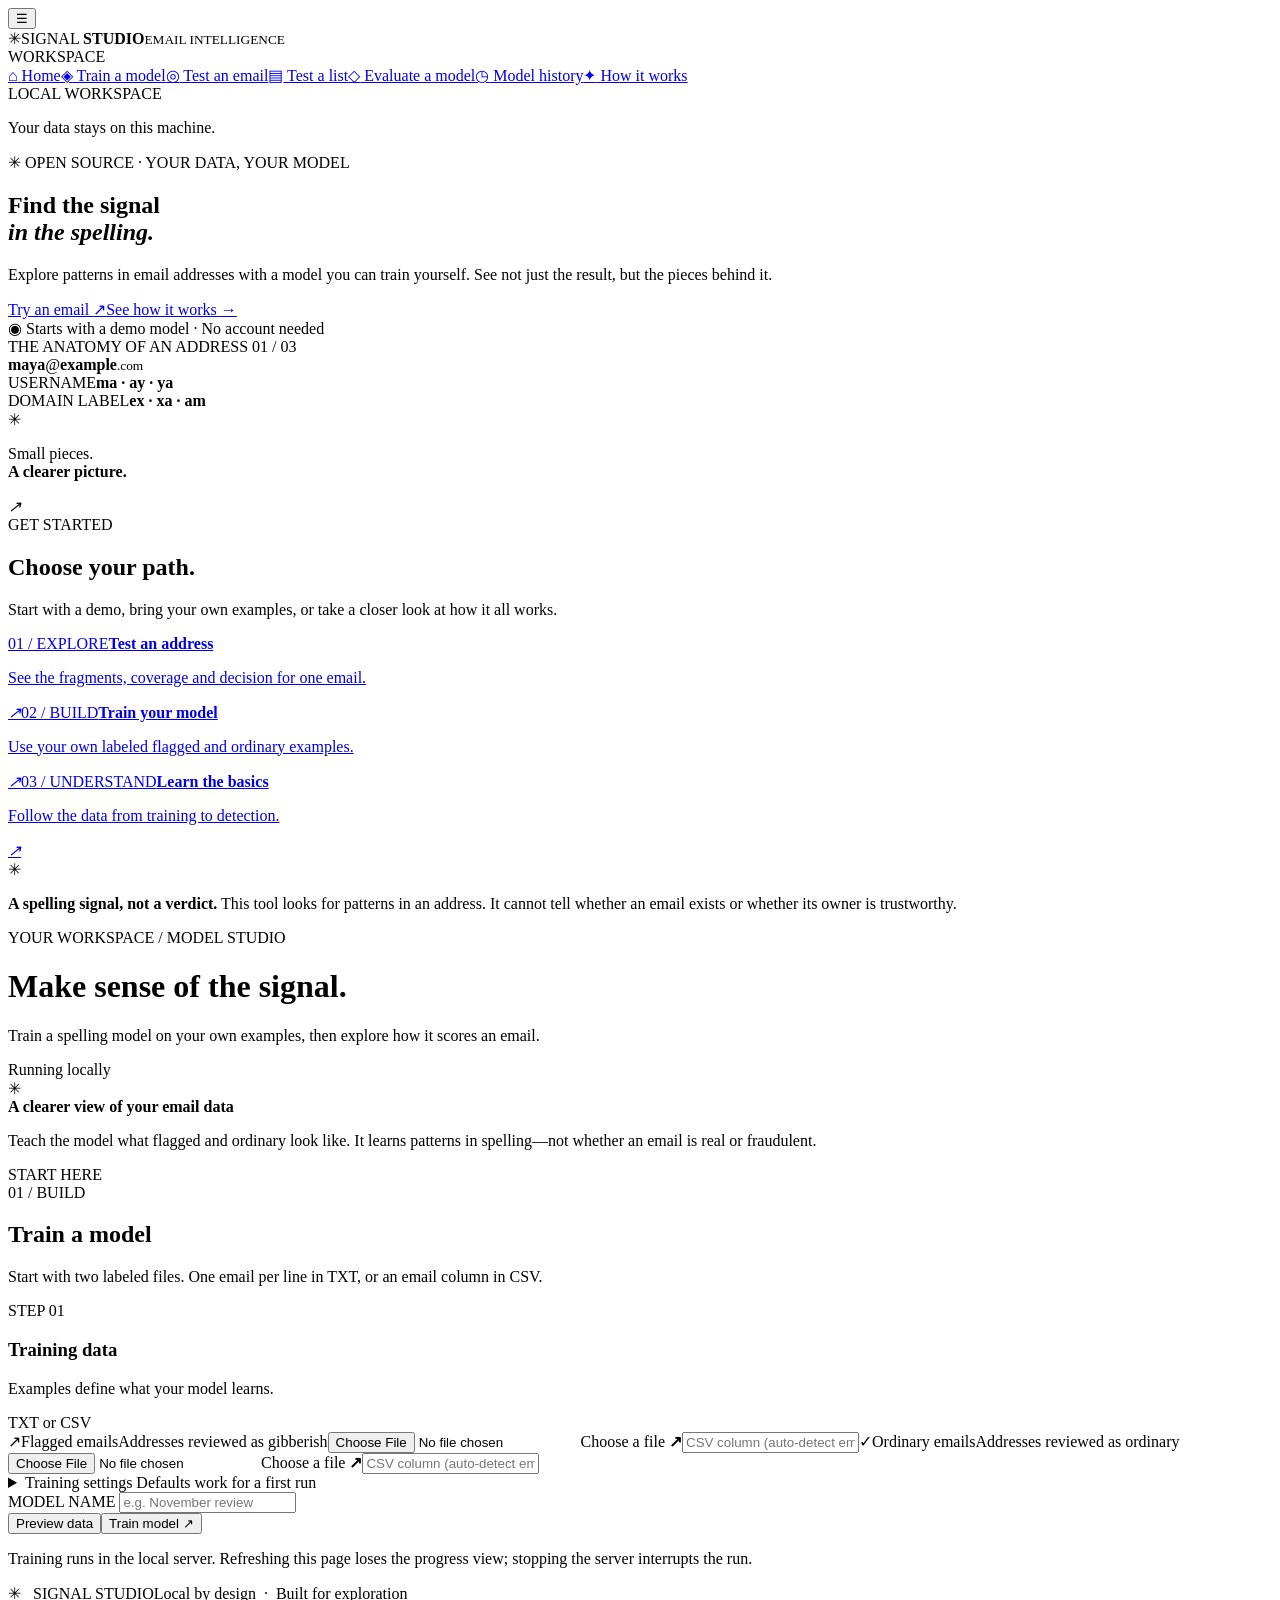
==== ui/index.html @ 45ae3ea5 "Add landing page and explain email scores" ====
<!doctype html>
<html lang="en"><head><meta charset="utf-8"><meta name="viewport" content="width=device-width, initial-scale=1"><title>Signal Studio · Email detector</title><link rel="icon" type="image/svg+xml" href="/favicon.svg"><link rel="stylesheet" href="/style.css"><link rel="stylesheet" href="/guide.css"></head>
<body><div class="shell"><button class="menu-toggle" id="menu-toggle" type="button" aria-controls="side-menu" aria-expanded="true" aria-label="Collapse navigation">☰</button><aside id="side-menu"><div class="brand"><span class="brand-icon">✳</span><span>SIGNAL <b>STUDIO</b><small>EMAIL INTELLIGENCE</small></span></div><div class="side-label">WORKSPACE</div><nav><a href="#home"><span>⌂</span> Home</a><!-- MODEL_NAV --><a class="active" href="#train"><span>◈</span> Train a model</a><a href="#test"><span>◎</span> Test an email</a><a href="#batch"><span>▤</span> Test a list</a><a href="#evaluate"><span>◇</span> Evaluate a model</a><a href="#history"><span>◷</span> Model history</a><a href="#learn"><span>✦</span> How it works</a></nav><div class="side-note"><span class="dot"></span> LOCAL WORKSPACE<p>Your data stays on this machine.</p></div></aside>
<main><!-- BROWSER_MODELS --><section class="landing" data-view="home"><div class="landing-hero"><div><div class="landing-eyebrow"><span>✳</span> OPEN SOURCE · YOUR DATA, YOUR MODEL</div><h1>Find the signal<br><em>in the spelling.</em></h1><p>Explore patterns in email addresses with a model you can train yourself. See not just the result, but the pieces behind it.</p><div class="landing-actions"><a class="landing-primary" href="#test">Try an email <span>↗</span></a><a class="landing-secondary" href="#learn">See how it works <span>→</span></a></div><div class="landing-footnote"><span>◉</span> Starts with a demo model · No account needed</div></div><div class="landing-art" aria-hidden="true"><div class="art-caption">THE ANATOMY OF AN ADDRESS <span>01 / 03</span></div><div class="art-email"><b>maya</b><i>@</i><b>example</b><small>.com</small></div><div class="art-lines"><div><span>USERNAME</span><strong>ma · ay · ya</strong></div><div><span>DOMAIN LABEL</span><strong>ex · xa · am</strong></div></div><div class="art-bottom"><span>✳</span><p>Small pieces.<br><strong>A clearer picture.</strong></p><i>↗</i></div></div></div><div class="landing-path"><div class="landing-path-title"><span>GET STARTED</span><h2>Choose your path.</h2><p>Start with a demo, bring your own examples, or take a closer look at how it all works.</p></div><div class="landing-cards"><a href="#test"><span>01 / EXPLORE</span><b>Test an address</b><p>See the fragments, coverage and decision for one email.</p><i>↗</i></a><a href="#train"><span>02 / BUILD</span><b>Train your model</b><p>Use your own labeled flagged and ordinary examples.</p><i>↗</i></a><a href="#learn"><span>03 / UNDERSTAND</span><b>Learn the basics</b><p>Follow the data from training to detection.</p><i>↗</i></a></div></div><div class="landing-note"><span>✳</span><p><strong>A spelling signal, not a verdict.</strong> This tool looks for patterns in an address. It cannot tell whether an email exists or whether its owner is trustworthy.</p></div></section><div data-view="train" class="view-intro"><header><div><div class="eyebrow">YOUR WORKSPACE <span>/</span> MODEL STUDIO</div><h1>Make sense of the signal.</h1><p>Train a spelling model on your own examples, then explore how it scores an email.</p></div><div class="local-pill"><span class="dot"></span> Running locally</div></header>
<section class="intro"><div class="intro-icon">✳</div><div><strong>A clearer view of your email data</strong><p>Teach the model what flagged and ordinary look like. It learns patterns in spelling—not whether an email is real or fraudulent.</p></div><span class="intro-tag">START HERE</span></section></div>
<section class="feature-view" data-view="train"><div class="section-heading" id="train"><div><div class="kicker">01 / BUILD</div><h2>Train a model</h2><p>Start with two labeled files. One email per line in TXT, or an email column in CSV.</p></div><span class="step">STEP 01</span></div>
<section class="card"><div class="card-head"><div><h3>Training data</h3><p>Examples define what your model learns.</p></div><span class="badge">TXT or CSV</span></div><div class="upload-grid"><label class="upload"><span class="upload-icon coral">↗</span><span class="upload-title">Flagged emails</span><span class="upload-desc">Addresses reviewed as gibberish</span><input id="flagged" type="file" accept=".txt,.csv"><span class="file-label" id="flagged-name">Choose a file <b>↗</b></span><input class="column" id="flagged-column" placeholder="CSV column (auto-detect email)"></label><label class="upload"><span class="upload-icon green">✓</span><span class="upload-title">Ordinary emails</span><span class="upload-desc">Addresses reviewed as ordinary</span><input id="ordinary" type="file" accept=".txt,.csv"><span class="file-label" id="ordinary-name">Choose a file <b>↗</b></span><input class="column" id="ordinary-column" placeholder="CSV column (auto-detect email)"></label></div><details class="advanced-settings"><summary>Training settings <span>Defaults work for a first run</span></summary><div class="settings-grid"><label>MINIMUM FRAGMENT FREQUENCY<input id="train-min-df" type="number" min="1" step="1" value="2"><small>Keep fragments seen in at least this many training addresses.</small></label><label>MINIMUM COVERAGE (%)<input id="train-coverage" type="number" min="0" max="100" step="any" value="20"><small>Below this fraction in either component, the model abstains.</small></label><label>VALIDATION FALSE-ALERT BUDGET (%)<input id="train-fpr" type="number" min="0" max="100" step="any" value="5"><small>Empirical maximum during cutoff selection; not a future guarantee.</small></label></div></details><div class="training-options"><label>MODEL NAME <input id="model-name" placeholder="e.g. November review"></label><div class="actions"><button class="secondary" id="preview">Preview data</button><button class="primary" id="train-button">Train model <span>↗</span></button></div></div><p class="training-note">Training runs in the local server. Refreshing this page loses the progress view; stopping the server interrupts the run.</p><div id="training-status" class="status" role="status" aria-live="polite"></div><div id="preview-result"></div><div id="train-result"></div></section>
</section><section class="feature-view" data-view="test" hidden><div class="section-heading test-heading" id="test"><div><div class="kicker">02 / EXPLORE</div><h2>Test an email</h2><p>See the decision, coverage, and the fragments behind the score.</p></div><span class="step">STEP 02</span></div>
<section class="card test-card"><div class="test-grid"><label>MODEL<select id="model"></select><small>The demo uses invented examples.</small></label><label>EMAIL ADDRESS<input id="email" type="email" placeholder="name@example.com"></label><button class="primary" id="score">Analyze email <span>↗</span></button></div><div id="score-status" class="status" role="status" aria-live="polite"></div><div id="score-result"><div class="empty"><div>◎</div><strong>Ready when you are</strong><p>Enter an email to see how the model reads it.</p></div></div></section>
</section><section class="feature-view" data-view="batch" hidden><div class="section-heading" id="batch"><div><div class="kicker">03 / REVIEW</div><h2>Test a list</h2><p>Score a file of new addresses, review the decisions, and download the results.</p></div><span class="step">STEP 03</span></div>
<section class="card"><div class="card-head"><div><h3>Bulk analysis</h3><p>Up to 10,000 addresses per batch. Results stay in this browser until downloaded.</p></div><span class="badge">TXT or CSV</span></div><div class="batch-inputs"><label>MODEL<select id="batch-model"></select></label><label>EMAIL FILE<input id="batch-file" type="file" accept=".txt,.csv"></label><label>CSV EMAIL COLUMN <span class="optional">(OPTIONAL)</span><input id="batch-column" placeholder="Auto-detect email"></label><button class="primary" id="batch-run">Analyze list <span>↗</span></button></div><div id="batch-status" class="status" role="status" aria-live="polite"></div><div id="batch-output" hidden><div id="batch-summary" class="result"></div><div class="batch-toolbar"><label>SHOW <select id="batch-filter"><option value="all">All decisions</option><option value="looks_gibberish">Looks gibberish</option><option value="looks_ordinary">Looks ordinary</option><option value="unsure">Unsure</option><option value="score_only">Score only</option></select></label><button class="secondary" id="batch-download">Download all results · CSV ↓</button></div><p class="batch-hint" id="batch-count"></p><div class="table-wrap"><table class="batch-table"><thead><tr><th>LINE</th><th>EMAIL</th><th>DECISION</th><th>SCORE</th><th>REASON</th><th>YOUR REVIEW</th></tr></thead><tbody id="batch-rows"></tbody></table></div><div class="review-pagination"><button class="secondary" id="batch-prev">← Previous</button><span id="batch-page"></span><button class="secondary" id="batch-next">Next →</button></div><div class="review-panel"><h4>Review &amp; export</h4><p>Review each prediction using the last column. For unsure or score-only results, choose a label directly or mark uncertain. Your review stays in this browser only; export before closing or running another batch.</p><p id="review-count" role="status"></p><div class="review-actions"><button class="secondary" id="review-csv">Download reviewed CSV</button><button class="secondary" id="review-flagged">Download flagged TXT</button><button class="secondary" id="review-ordinary">Download ordinary TXT</button></div><p>TXT files contain only reviewed flagged or ordinary labels. Uncertain and unreviewed entries are omitted. Keep independent evaluation data separate from new training examples.</p></div></div></section>
</section><section class="feature-view" data-view="evaluate" hidden><div class="section-heading" id="evaluate"><div><div class="kicker">04 / MEASURE</div><h2>Evaluate a model</h2><p>Measure a saved model against labeled examples that were kept out of training.</p></div><span class="step">STEP 04</span></div>
<section class="card"><div class="card-head"><div><h3>Independent holdout</h3><p>Choose two labeled files from an independent source, ideally collected later than your training data.</p></div><span class="badge">TXT or CSV</span></div><div class="holdout-model"><label>MODEL<select id="evaluate-model"></select></label></div><div class="upload-grid"><label class="upload"><span class="upload-icon coral">↗</span><span class="upload-title">Flagged holdout</span><span class="upload-desc">Known gibberish examples, not used for training</span><input id="evaluate-flagged" type="file" accept=".txt,.csv"><input class="column" id="evaluate-flagged-column" placeholder="CSV column (auto-detect email)"></label><label class="upload"><span class="upload-icon green">✓</span><span class="upload-title">Ordinary holdout</span><span class="upload-desc">Known ordinary examples, not used for training</span><input id="evaluate-ordinary" type="file" accept=".txt,.csv"><input class="column" id="evaluate-ordinary-column" placeholder="CSV column (auto-detect email)"></label></div><div class="holdout-actions"><button class="primary" id="evaluate-run">Evaluate model <span>↗</span></button></div><div id="evaluate-status" class="status" role="status" aria-live="polite"></div><div id="evaluate-result"></div></section>
</section><section class="feature-view" data-view="history" hidden><div class="section-heading" id="history"><div><div class="kicker">05 / COMPARE</div><h2>Model history</h2><p>Inspect saved runs and compare their training reports.</p></div><span class="step">STEP 05</span></div>
<section class="card"><div class="card-head"><div><h3>Saved models</h3><p>Select a model to use across testing, bulk analysis, and evaluation.</p></div><button class="secondary" id="history-refresh">Refresh</button></div><div id="history-status" class="status" role="status" aria-live="polite"></div><div id="history-list"></div><div class="result"><h4>Compare two models</h4><p>These are each run’s own held-out test results. Different datasets or splits are not a fair head-to-head comparison; evaluate both on the same independent holdout.</p><div class="compare-selectors"><label>FIRST MODEL<select id="compare-first"></select></label><label>SECOND MODEL<select id="compare-second"></select></label></div><div id="compare-output"></div></div></section>
</section><!-- LEARN_PAGE --><footer><span>✳ &nbsp; SIGNAL STUDIO</span><span>Local by design &nbsp;·&nbsp; Built for exploration</span></footer></main></div><script src="/review.js"></script><script src="/app.js"></script><script src="/routes.js"></script><script src="/learn.js"></script></body></html>
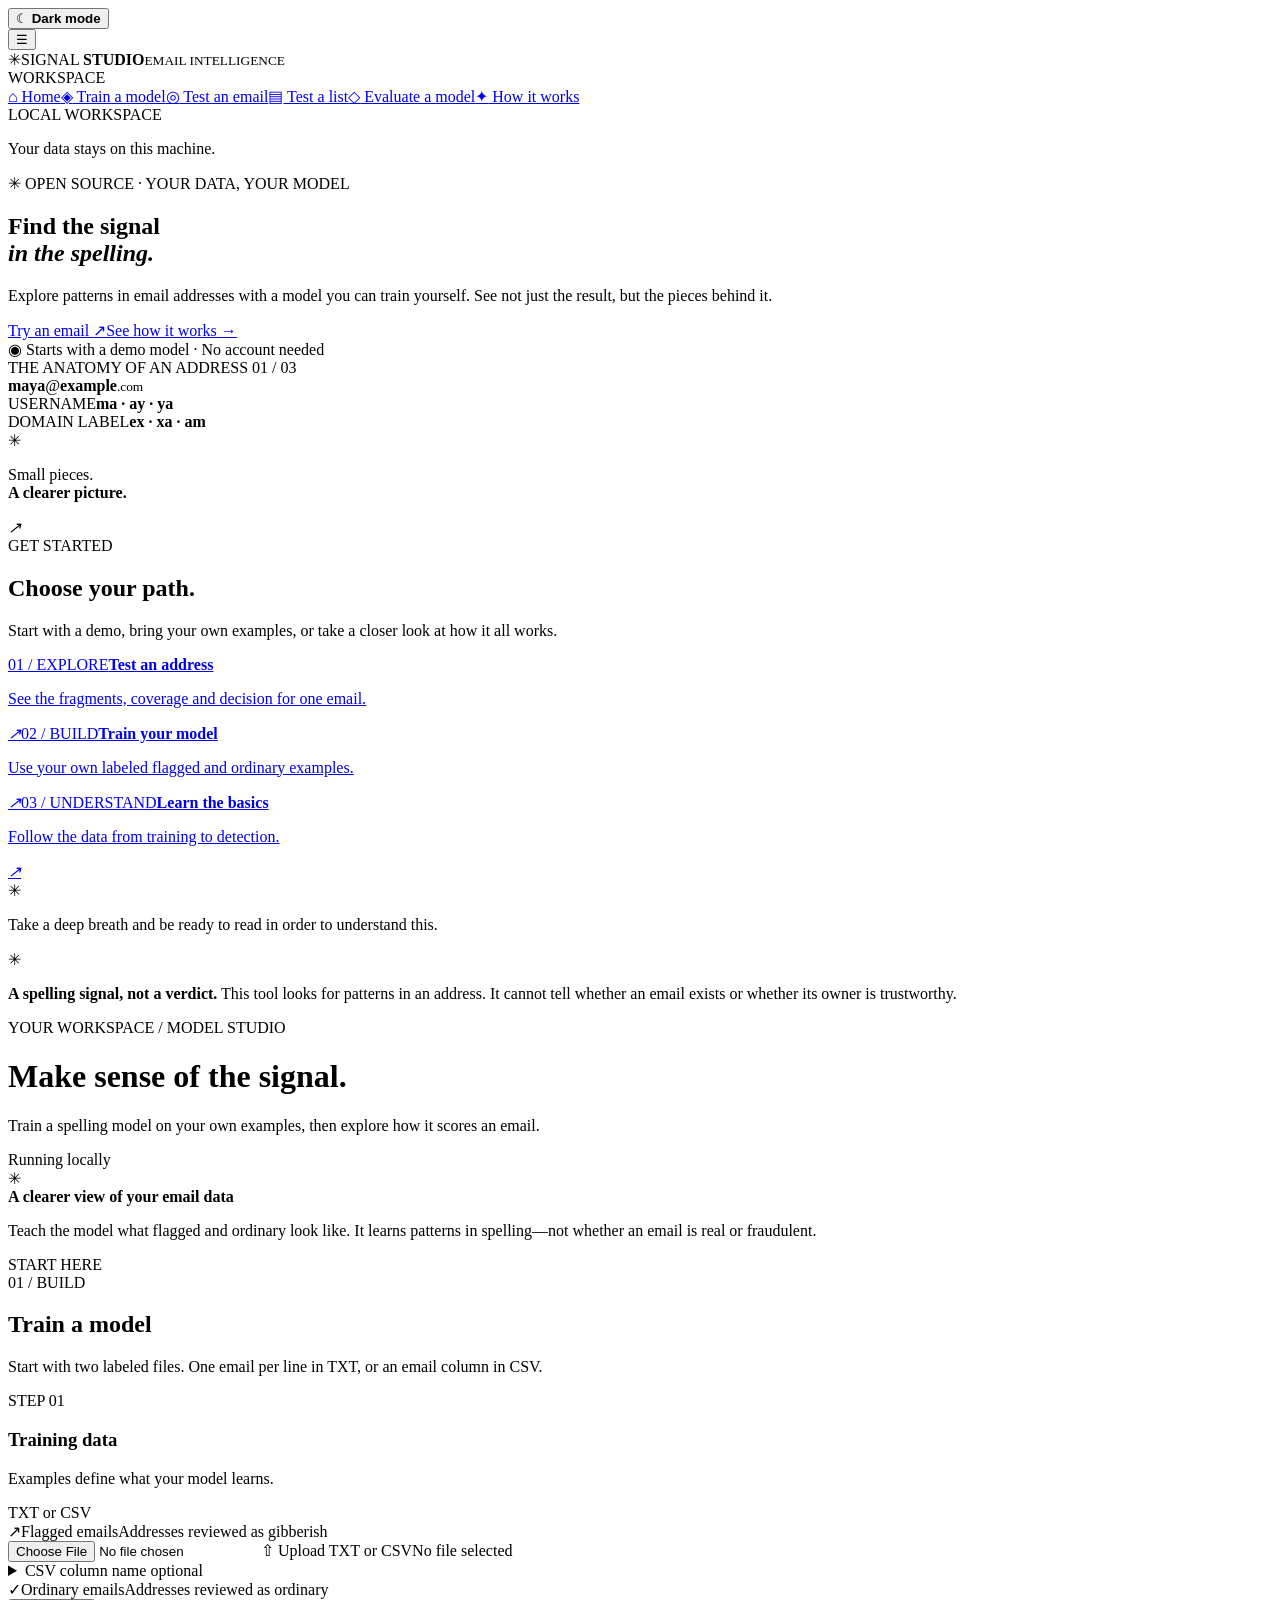
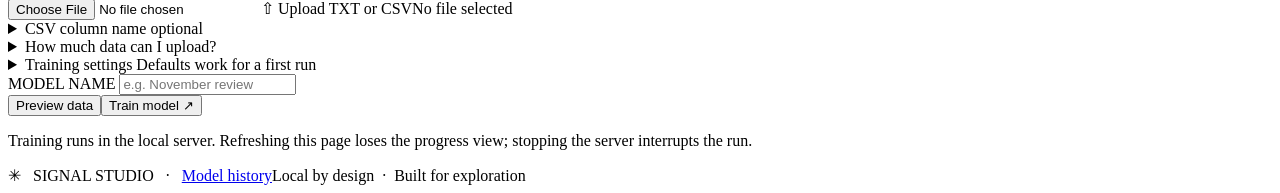
==== commit 403317a7: "Improve training guide and application experience" ====
--- a/ui/index.html
+++ b/ui/index.html
@@ -1,16 +1,16 @@
 <!doctype html>
-<html lang="en"><head><meta charset="utf-8"><meta name="viewport" content="width=device-width, initial-scale=1"><title>Signal Studio · Email detector</title><link rel="icon" type="image/svg+xml" href="/favicon.svg"><link rel="stylesheet" href="/style.css"><link rel="stylesheet" href="/guide.css"></head>
-<body><div class="shell"><button class="menu-toggle" id="menu-toggle" type="button" aria-controls="side-menu" aria-expanded="true" aria-label="Collapse navigation">☰</button><aside id="side-menu"><div class="brand"><span class="brand-icon">✳</span><span>SIGNAL <b>STUDIO</b><small>EMAIL INTELLIGENCE</small></span></div><div class="side-label">WORKSPACE</div><nav><a href="#home"><span>⌂</span> Home</a><!-- MODEL_NAV --><a class="active" href="#train"><span>◈</span> Train a model</a><a href="#test"><span>◎</span> Test an email</a><a href="#batch"><span>▤</span> Test a list</a><a href="#evaluate"><span>◇</span> Evaluate a model</a><a href="#history"><span>◷</span> Model history</a><a href="#learn"><span>✦</span> How it works</a></nav><div class="side-note"><span class="dot"></span> LOCAL WORKSPACE<p>Your data stays on this machine.</p></div></aside>
-<main><!-- BROWSER_MODELS --><section class="landing" data-view="home"><div class="landing-hero"><div><div class="landing-eyebrow"><span>✳</span> OPEN SOURCE · YOUR DATA, YOUR MODEL</div><h1>Find the signal<br><em>in the spelling.</em></h1><p>Explore patterns in email addresses with a model you can train yourself. See not just the result, but the pieces behind it.</p><div class="landing-actions"><a class="landing-primary" href="#test">Try an email <span>↗</span></a><a class="landing-secondary" href="#learn">See how it works <span>→</span></a></div><div class="landing-footnote"><span>◉</span> Starts with a demo model · No account needed</div></div><div class="landing-art" aria-hidden="true"><div class="art-caption">THE ANATOMY OF AN ADDRESS <span>01 / 03</span></div><div class="art-email"><b>maya</b><i>@</i><b>example</b><small>.com</small></div><div class="art-lines"><div><span>USERNAME</span><strong>ma · ay · ya</strong></div><div><span>DOMAIN LABEL</span><strong>ex · xa · am</strong></div></div><div class="art-bottom"><span>✳</span><p>Small pieces.<br><strong>A clearer picture.</strong></p><i>↗</i></div></div></div><div class="landing-path"><div class="landing-path-title"><span>GET STARTED</span><h2>Choose your path.</h2><p>Start with a demo, bring your own examples, or take a closer look at how it all works.</p></div><div class="landing-cards"><a href="#test"><span>01 / EXPLORE</span><b>Test an address</b><p>See the fragments, coverage and decision for one email.</p><i>↗</i></a><a href="#train"><span>02 / BUILD</span><b>Train your model</b><p>Use your own labeled flagged and ordinary examples.</p><i>↗</i></a><a href="#learn"><span>03 / UNDERSTAND</span><b>Learn the basics</b><p>Follow the data from training to detection.</p><i>↗</i></a></div></div><div class="landing-note"><span>✳</span><p><strong>A spelling signal, not a verdict.</strong> This tool looks for patterns in an address. It cannot tell whether an email exists or whether its owner is trustworthy.</p></div></section><div data-view="train" class="view-intro"><header><div><div class="eyebrow">YOUR WORKSPACE <span>/</span> MODEL STUDIO</div><h1>Make sense of the signal.</h1><p>Train a spelling model on your own examples, then explore how it scores an email.</p></div><div class="local-pill"><span class="dot"></span> Running locally</div></header>
+<html lang="en"><head><meta charset="utf-8"><meta name="viewport" content="width=device-width, initial-scale=1"><title>Signal Studio · Email detector</title><script>try{document.documentElement.dataset.theme=localStorage.getItem("signal-theme")==="dark"?"dark":"light"}catch(e){document.documentElement.dataset.theme="light"}</script><link rel="icon" type="image/svg+xml" href="/favicon.svg"><link rel="stylesheet" href="/style.css"><link rel="stylesheet" href="/guide.css"><link rel="stylesheet" href="/theme.css"></head>
+<body><button type="button" class="theme-toggle" id="theme-toggle" aria-label="Switch to dark mode"><span aria-hidden="true">☾</span> <b>Dark mode</b></button><div class="shell"><button class="menu-toggle" id="menu-toggle" type="button" aria-controls="side-menu" aria-expanded="true" aria-label="Collapse navigation">☰</button><aside id="side-menu"><div class="brand"><span class="brand-icon">✳</span><span>SIGNAL <b>STUDIO</b><small>EMAIL INTELLIGENCE</small></span></div><div class="side-label">WORKSPACE</div><nav><a href="#home"><span>⌂</span> Home</a><a class="active" href="#train"><span>◈</span> Train a model</a><a href="#test"><span>◎</span> Test an email</a><!-- MODEL_NAV --><a href="#batch"><span>▤</span> Test a list</a><a href="#evaluate"><span>◇</span> Evaluate a model</a><a href="#learn"><span>✦</span> How it works</a></nav><div class="side-note"><span class="dot"></span> LOCAL WORKSPACE<p>Your data stays on this machine.</p></div></aside>
+<main><!-- BROWSER_MODELS --><section class="landing" data-view="home"><div class="landing-hero"><div><div class="landing-eyebrow"><span>✳</span> OPEN SOURCE · YOUR DATA, YOUR MODEL</div><h1>Find the signal<br><em>in the spelling.</em></h1><p>Explore patterns in email addresses with a model you can train yourself. See not just the result, but the pieces behind it.</p><div class="landing-actions"><a class="landing-primary" href="#test">Try an email <span>↗</span></a><a class="landing-secondary" href="#learn">See how it works <span>→</span></a></div><div class="landing-footnote"><span>◉</span> Starts with a demo model · No account needed</div></div><div class="landing-art" aria-hidden="true"><div class="art-caption">THE ANATOMY OF AN ADDRESS <span>01 / 03</span></div><div class="art-email"><b>maya</b><i>@</i><b>example</b><small>.com</small></div><div class="art-lines"><div><span>USERNAME</span><strong>ma · ay · ya</strong></div><div><span>DOMAIN LABEL</span><strong>ex · xa · am</strong></div></div><div class="art-bottom"><span>✳</span><p>Small pieces.<br><strong>A clearer picture.</strong></p><i>↗</i></div></div></div><div class="landing-path"><div class="landing-path-title"><span>GET STARTED</span><h2>Choose your path.</h2><p>Start with a demo, bring your own examples, or take a closer look at how it all works.</p></div><div class="landing-cards"><a href="#test"><span>01 / EXPLORE</span><b>Test an address</b><p>See the fragments, coverage and decision for one email.</p><i>↗</i></a><a href="#train"><span>02 / BUILD</span><b>Train your model</b><p>Use your own labeled flagged and ordinary examples.</p><i>↗</i></a><a href="#learn"><span>03 / UNDERSTAND</span><b>Learn the basics</b><p>Follow the data from training to detection.</p><i>↗</i></a></div></div><div class="reading-reminder"><span aria-hidden="true">✳</span><p>Take a deep breath and be ready to read in order to understand this.</p></div><div class="landing-note"><span>✳</span><p><strong>A spelling signal, not a verdict.</strong> This tool looks for patterns in an address. It cannot tell whether an email exists or whether its owner is trustworthy.</p></div></section><div data-view="train" class="view-intro"><header><div><div class="eyebrow">YOUR WORKSPACE <span>/</span> MODEL STUDIO</div><h1>Make sense of the signal.</h1><p>Train a spelling model on your own examples, then explore how it scores an email.</p></div><div class="local-pill"><span class="dot"></span> Running locally</div></header>
 <section class="intro"><div class="intro-icon">✳</div><div><strong>A clearer view of your email data</strong><p>Teach the model what flagged and ordinary look like. It learns patterns in spelling—not whether an email is real or fraudulent.</p></div><span class="intro-tag">START HERE</span></section></div>
 <section class="feature-view" data-view="train"><div class="section-heading" id="train"><div><div class="kicker">01 / BUILD</div><h2>Train a model</h2><p>Start with two labeled files. One email per line in TXT, or an email column in CSV.</p></div><span class="step">STEP 01</span></div>
-<section class="card"><div class="card-head"><div><h3>Training data</h3><p>Examples define what your model learns.</p></div><span class="badge">TXT or CSV</span></div><div class="upload-grid"><label class="upload"><span class="upload-icon coral">↗</span><span class="upload-title">Flagged emails</span><span class="upload-desc">Addresses reviewed as gibberish</span><input id="flagged" type="file" accept=".txt,.csv"><span class="file-label" id="flagged-name">Choose a file <b>↗</b></span><input class="column" id="flagged-column" placeholder="CSV column (auto-detect email)"></label><label class="upload"><span class="upload-icon green">✓</span><span class="upload-title">Ordinary emails</span><span class="upload-desc">Addresses reviewed as ordinary</span><input id="ordinary" type="file" accept=".txt,.csv"><span class="file-label" id="ordinary-name">Choose a file <b>↗</b></span><input class="column" id="ordinary-column" placeholder="CSV column (auto-detect email)"></label></div><details class="advanced-settings"><summary>Training settings <span>Defaults work for a first run</span></summary><div class="settings-grid"><label>MINIMUM FRAGMENT FREQUENCY<input id="train-min-df" type="number" min="1" step="1" value="2"><small>Keep fragments seen in at least this many training addresses.</small></label><label>MINIMUM COVERAGE (%)<input id="train-coverage" type="number" min="0" max="100" step="any" value="20"><small>Below this fraction in either component, the model abstains.</small></label><label>VALIDATION FALSE-ALERT BUDGET (%)<input id="train-fpr" type="number" min="0" max="100" step="any" value="5"><small>Empirical maximum during cutoff selection; not a future guarantee.</small></label></div></details><div class="training-options"><label>MODEL NAME <input id="model-name" placeholder="e.g. November review"></label><div class="actions"><button class="secondary" id="preview">Preview data</button><button class="primary" id="train-button">Train model <span>↗</span></button></div></div><p class="training-note">Training runs in the local server. Refreshing this page loses the progress view; stopping the server interrupts the run.</p><div id="training-status" class="status" role="status" aria-live="polite"></div><div id="preview-result"></div><div id="train-result"></div></section>
+<section class="card"><div class="card-head"><div><h3>Training data</h3><p>Examples define what your model learns.</p></div><span class="badge">TXT or CSV</span></div><div class="upload-grid"><div class="upload"><span class="upload-icon coral" aria-hidden="true">↗</span><span class="upload-title">Flagged emails</span><span class="upload-desc">Addresses reviewed as gibberish</span><div class="file-picker"><input id="flagged" type="file" accept=".txt,.csv" aria-label="Upload flagged emails TXT or CSV" aria-describedby="flagged-file-name"><label for="flagged" class="file-button"><span aria-hidden="true">⇧</span> Upload TXT or CSV</label><span class="file-selected" id="flagged-file-name" aria-live="polite">No file selected</span></div><details class="csv-options"><summary>CSV column name <span>optional</span></summary><label for="flagged-column">Column name in your CSV file</label><input class="column" id="flagged-column" placeholder="e.g. contact_email" aria-describedby="flagged-column-help"><small id="flagged-column-help">Enter a column header, not an email address. Leave blank to detect email, email address, or email_address automatically. Not needed for TXT files.</small></details></div><div class="upload"><span class="upload-icon green" aria-hidden="true">✓</span><span class="upload-title">Ordinary emails</span><span class="upload-desc">Addresses reviewed as ordinary</span><div class="file-picker"><input id="ordinary" type="file" accept=".txt,.csv" aria-label="Upload ordinary emails TXT or CSV" aria-describedby="ordinary-file-name"><label for="ordinary" class="file-button"><span aria-hidden="true">⇧</span> Upload TXT or CSV</label><span class="file-selected" id="ordinary-file-name" aria-live="polite">No file selected</span></div><details class="csv-options"><summary>CSV column name <span>optional</span></summary><label for="ordinary-column">Column name in your CSV file</label><input class="column" id="ordinary-column" placeholder="e.g. contact_email" aria-describedby="ordinary-column-help"><small id="ordinary-column-help">Enter a column header, not an email address. Leave blank to detect email, email address, or email_address automatically. Not needed for TXT files.</small></details></div></div><details class="training-limits"><summary>How much data can I upload?</summary><p>The local app accepts up to 20 MiB for the entire training request, including both files and JSON encoding. The actual combined file size must be smaller. Training uses memory, so your computer can reach a practical limit sooner.</p><p>Both lists need at least 5 distinct eligible username groups each, and each split must contain both labels. This is only a technical minimum; more representative examples are needed to assess quality. The vocabulary is capped at 50,000 features.</p></details><details class="advanced-settings"><summary>Training settings <span>Defaults work for a first run</span></summary><div class="settings-grid"><label>MINIMUM FRAGMENT FREQUENCY<input id="train-min-df" type="number" min="1" step="1" value="2"><small>Keep fragments seen in at least this many training addresses.</small></label><label>MINIMUM COVERAGE (%)<input id="train-coverage" type="number" min="0" max="100" step="any" value="20"><small>Below this fraction in either component, the model abstains.</small></label><label>VALIDATION FALSE-ALERT BUDGET (%)<input id="train-fpr" type="number" min="0" max="100" step="any" value="5"><small>Empirical maximum during cutoff selection; not a future guarantee.</small></label></div></details><div class="training-options"><label>MODEL NAME <input id="model-name" placeholder="e.g. November review"></label><div class="actions"><button class="secondary" id="preview">Preview data</button><button class="primary" id="train-button">Train model <span>↗</span></button></div></div><p class="training-note">Training runs in the local server. Refreshing this page loses the progress view; stopping the server interrupts the run.</p><div id="training-status" class="status" role="status" aria-live="polite"></div><div id="preview-result"></div><div id="train-result"></div></section>
 </section><section class="feature-view" data-view="test" hidden><div class="section-heading test-heading" id="test"><div><div class="kicker">02 / EXPLORE</div><h2>Test an email</h2><p>See the decision, coverage, and the fragments behind the score.</p></div><span class="step">STEP 02</span></div>
-<section class="card test-card"><div class="test-grid"><label>MODEL<select id="model"></select><small>The demo uses invented examples.</small></label><label>EMAIL ADDRESS<input id="email" type="email" placeholder="name@example.com"></label><button class="primary" id="score">Analyze email <span>↗</span></button></div><div id="score-status" class="status" role="status" aria-live="polite"></div><div id="score-result"><div class="empty"><div>◎</div><strong>Ready when you are</strong><p>Enter an email to see how the model reads it.</p></div></div></section>
+<section class="card test-card"><div class="test-grid"><label>MODEL<select id="model"></select><small>The demo uses invented examples.</small></label><div class="email-field"><label>EMAIL ADDRESS<input id="email" type="email" placeholder="name@example.com"></label><div class="sample-hints">TRY AN EXAMPLE <span><button type="button" data-email-sample="mukunda@gmail.com">Ordinary: mukunda@gmail.com</button><button type="button" data-email-sample="qzxv8801@gmail.com">Gibberish: qzxv8801@gmail.com</button></span><small>These are example inputs, not real mailbox checks. Another model may give a different result.</small></div></div><button class="primary" id="score">Analyze email <span>↗</span></button></div><div id="score-status" class="status" role="status" aria-live="polite"></div><div id="score-result"><div class="empty"><div>◎</div><strong>Ready when you are</strong><p>Enter an email to see how the model reads it.</p></div></div></section>
 </section><section class="feature-view" data-view="batch" hidden><div class="section-heading" id="batch"><div><div class="kicker">03 / REVIEW</div><h2>Test a list</h2><p>Score a file of new addresses, review the decisions, and download the results.</p></div><span class="step">STEP 03</span></div>
 <section class="card"><div class="card-head"><div><h3>Bulk analysis</h3><p>Up to 10,000 addresses per batch. Results stay in this browser until downloaded.</p></div><span class="badge">TXT or CSV</span></div><div class="batch-inputs"><label>MODEL<select id="batch-model"></select></label><label>EMAIL FILE<input id="batch-file" type="file" accept=".txt,.csv"></label><label>CSV EMAIL COLUMN <span class="optional">(OPTIONAL)</span><input id="batch-column" placeholder="Auto-detect email"></label><button class="primary" id="batch-run">Analyze list <span>↗</span></button></div><div id="batch-status" class="status" role="status" aria-live="polite"></div><div id="batch-output" hidden><div id="batch-summary" class="result"></div><div class="batch-toolbar"><label>SHOW <select id="batch-filter"><option value="all">All decisions</option><option value="looks_gibberish">Looks gibberish</option><option value="looks_ordinary">Looks ordinary</option><option value="unsure">Unsure</option><option value="score_only">Score only</option></select></label><button class="secondary" id="batch-download">Download all results · CSV ↓</button></div><p class="batch-hint" id="batch-count"></p><div class="table-wrap"><table class="batch-table"><thead><tr><th>LINE</th><th>EMAIL</th><th>DECISION</th><th>SCORE</th><th>REASON</th><th>YOUR REVIEW</th></tr></thead><tbody id="batch-rows"></tbody></table></div><div class="review-pagination"><button class="secondary" id="batch-prev">← Previous</button><span id="batch-page"></span><button class="secondary" id="batch-next">Next →</button></div><div class="review-panel"><h4>Review &amp; export</h4><p>Review each prediction using the last column. For unsure or score-only results, choose a label directly or mark uncertain. Your review stays in this browser only; export before closing or running another batch.</p><p id="review-count" role="status"></p><div class="review-actions"><button class="secondary" id="review-csv">Download reviewed CSV</button><button class="secondary" id="review-flagged">Download flagged TXT</button><button class="secondary" id="review-ordinary">Download ordinary TXT</button></div><p>TXT files contain only reviewed flagged or ordinary labels. Uncertain and unreviewed entries are omitted. Keep independent evaluation data separate from new training examples.</p></div></div></section>
 </section><section class="feature-view" data-view="evaluate" hidden><div class="section-heading" id="evaluate"><div><div class="kicker">04 / MEASURE</div><h2>Evaluate a model</h2><p>Measure a saved model against labeled examples that were kept out of training.</p></div><span class="step">STEP 04</span></div>
-<section class="card"><div class="card-head"><div><h3>Independent holdout</h3><p>Choose two labeled files from an independent source, ideally collected later than your training data.</p></div><span class="badge">TXT or CSV</span></div><div class="holdout-model"><label>MODEL<select id="evaluate-model"></select></label></div><div class="upload-grid"><label class="upload"><span class="upload-icon coral">↗</span><span class="upload-title">Flagged holdout</span><span class="upload-desc">Known gibberish examples, not used for training</span><input id="evaluate-flagged" type="file" accept=".txt,.csv"><input class="column" id="evaluate-flagged-column" placeholder="CSV column (auto-detect email)"></label><label class="upload"><span class="upload-icon green">✓</span><span class="upload-title">Ordinary holdout</span><span class="upload-desc">Known ordinary examples, not used for training</span><input id="evaluate-ordinary" type="file" accept=".txt,.csv"><input class="column" id="evaluate-ordinary-column" placeholder="CSV column (auto-detect email)"></label></div><div class="holdout-actions"><button class="primary" id="evaluate-run">Evaluate model <span>↗</span></button></div><div id="evaluate-status" class="status" role="status" aria-live="polite"></div><div id="evaluate-result"></div></section>
+<section class="card"><div class="card-head"><div><h3>Independent holdout</h3><p>Choose two labeled files from an independent source, ideally collected later than your training data.</p></div><span class="badge">TXT or CSV</span></div><div class="holdout-model"><label>MODEL<select id="evaluate-model"></select></label></div><div class="upload-grid"><div class="upload"><span class="upload-icon coral" aria-hidden="true">↗</span><span class="upload-title">Flagged holdout</span><span class="upload-desc">Known gibberish examples, not used for training</span><div class="file-picker"><input id="evaluate-flagged" type="file" accept=".txt,.csv" aria-label="Upload flagged holdout TXT or CSV" aria-describedby="evaluate-flagged-file-name"><label for="evaluate-flagged" class="file-button"><span aria-hidden="true">⇧</span> Upload TXT or CSV</label><span class="file-selected" id="evaluate-flagged-file-name" aria-live="polite">No file selected</span></div><details class="csv-options"><summary>CSV column name <span>optional</span></summary><label for="evaluate-flagged-column">Column name in your CSV file</label><input class="column" id="evaluate-flagged-column" placeholder="e.g. contact_email" aria-describedby="evaluate-flagged-column-help"><small id="evaluate-flagged-column-help">Enter a column header, not an email address. Leave blank to detect email, email address, or email_address automatically. Not needed for TXT files.</small></details></div><div class="upload"><span class="upload-icon green" aria-hidden="true">✓</span><span class="upload-title">Ordinary holdout</span><span class="upload-desc">Known ordinary examples, not used for training</span><div class="file-picker"><input id="evaluate-ordinary" type="file" accept=".txt,.csv" aria-label="Upload ordinary holdout TXT or CSV" aria-describedby="evaluate-ordinary-file-name"><label for="evaluate-ordinary" class="file-button"><span aria-hidden="true">⇧</span> Upload TXT or CSV</label><span class="file-selected" id="evaluate-ordinary-file-name" aria-live="polite">No file selected</span></div><details class="csv-options"><summary>CSV column name <span>optional</span></summary><label for="evaluate-ordinary-column">Column name in your CSV file</label><input class="column" id="evaluate-ordinary-column" placeholder="e.g. contact_email" aria-describedby="evaluate-ordinary-column-help"><small id="evaluate-ordinary-column-help">Enter a column header, not an email address. Leave blank to detect email, email address, or email_address automatically. Not needed for TXT files.</small></details></div></div><div class="holdout-actions"><button class="primary" id="evaluate-run">Evaluate model <span>↗</span></button></div><div id="evaluate-status" class="status" role="status" aria-live="polite"></div><div id="evaluate-result"></div></section>
 </section><section class="feature-view" data-view="history" hidden><div class="section-heading" id="history"><div><div class="kicker">05 / COMPARE</div><h2>Model history</h2><p>Inspect saved runs and compare their training reports.</p></div><span class="step">STEP 05</span></div>
 <section class="card"><div class="card-head"><div><h3>Saved models</h3><p>Select a model to use across testing, bulk analysis, and evaluation.</p></div><button class="secondary" id="history-refresh">Refresh</button></div><div id="history-status" class="status" role="status" aria-live="polite"></div><div id="history-list"></div><div class="result"><h4>Compare two models</h4><p>These are each run’s own held-out test results. Different datasets or splits are not a fair head-to-head comparison; evaluate both on the same independent holdout.</p><div class="compare-selectors"><label>FIRST MODEL<select id="compare-first"></select></label><label>SECOND MODEL<select id="compare-second"></select></label></div><div id="compare-output"></div></div></section>
-</section><!-- LEARN_PAGE --><footer><span>✳ &nbsp; SIGNAL STUDIO</span><span>Local by design &nbsp;·&nbsp; Built for exploration</span></footer></main></div><script src="/review.js"></script><script src="/app.js"></script><script src="/routes.js"></script><script src="/learn.js"></script></body></html>
+</section><!-- LEARN_PAGE --><footer><span>✳ &nbsp; SIGNAL STUDIO &nbsp; · &nbsp; <a href="#history">Model history</a></span><span>Local by design &nbsp;·&nbsp; Built for exploration</span></footer></main></div><script src="/review.js"></script><script src="/app.js"></script><script src="/routes.js"></script><script src="/learn.js"></script></body></html>
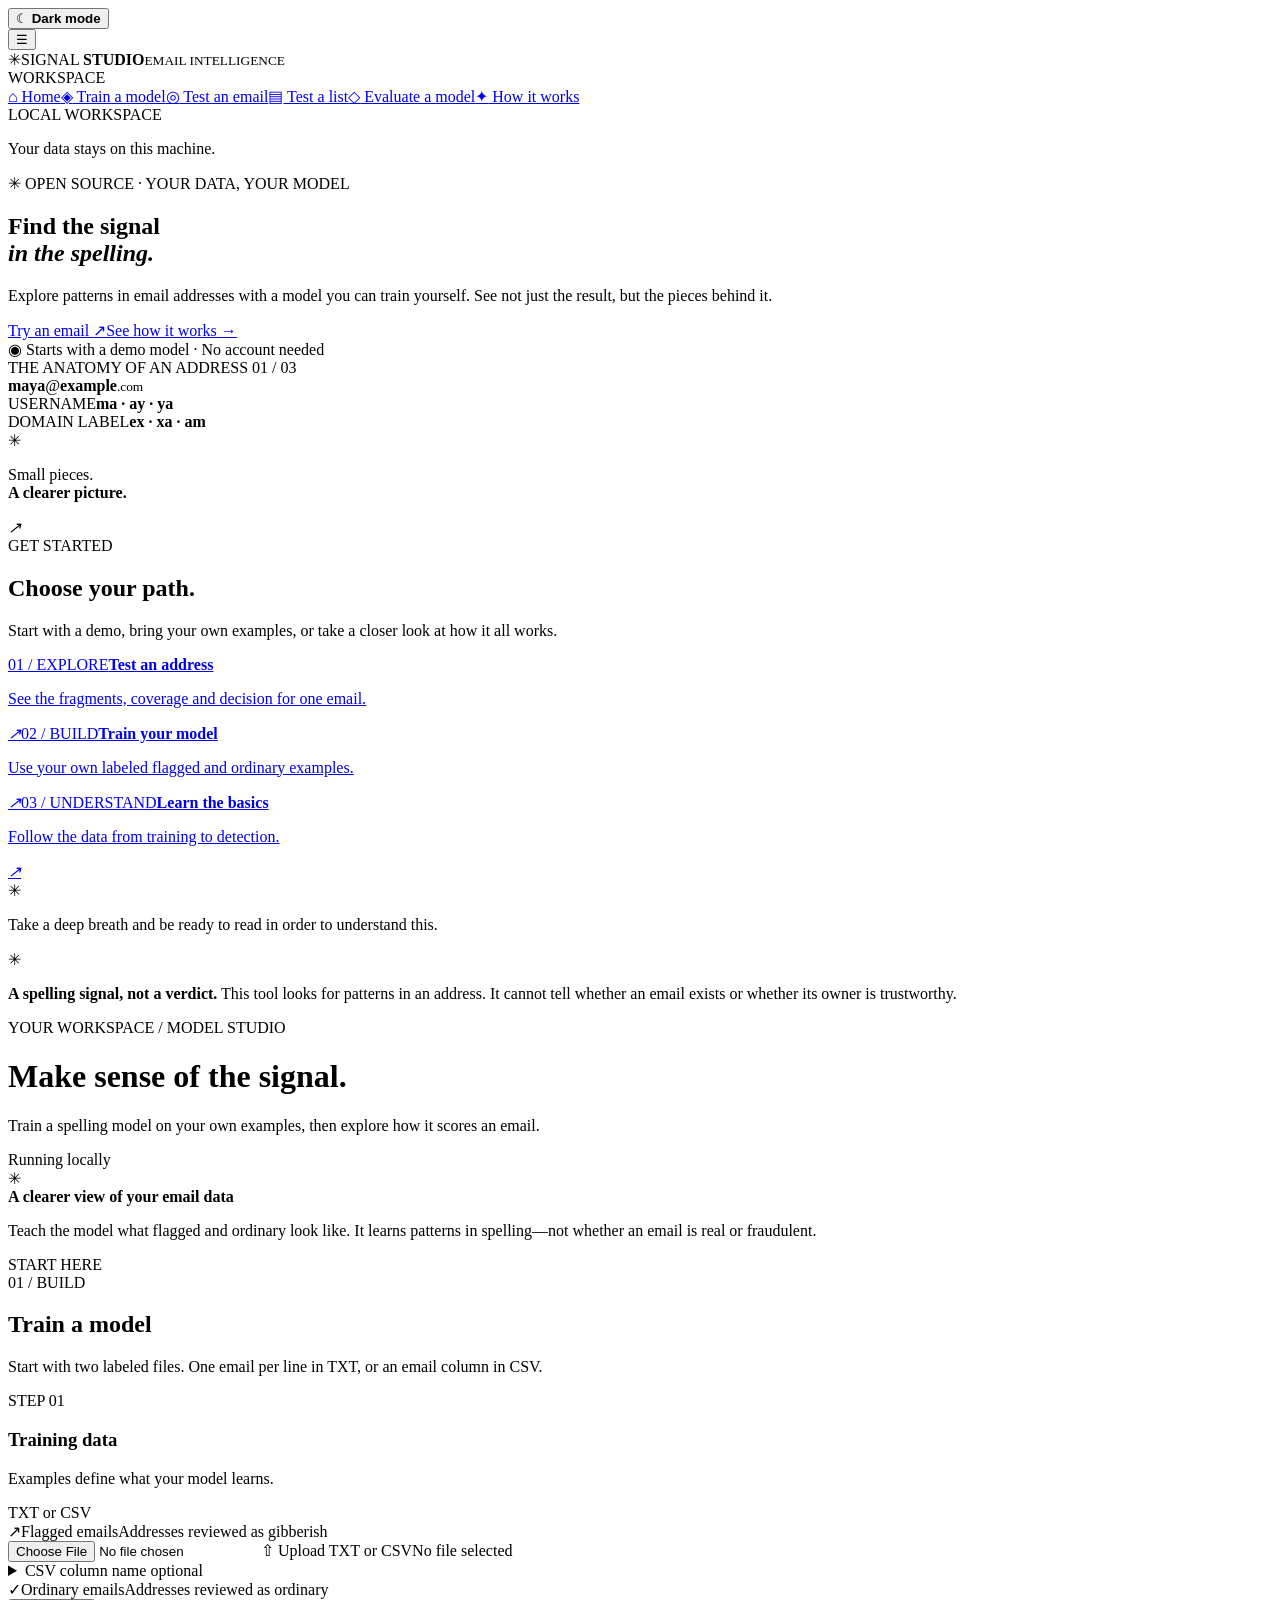
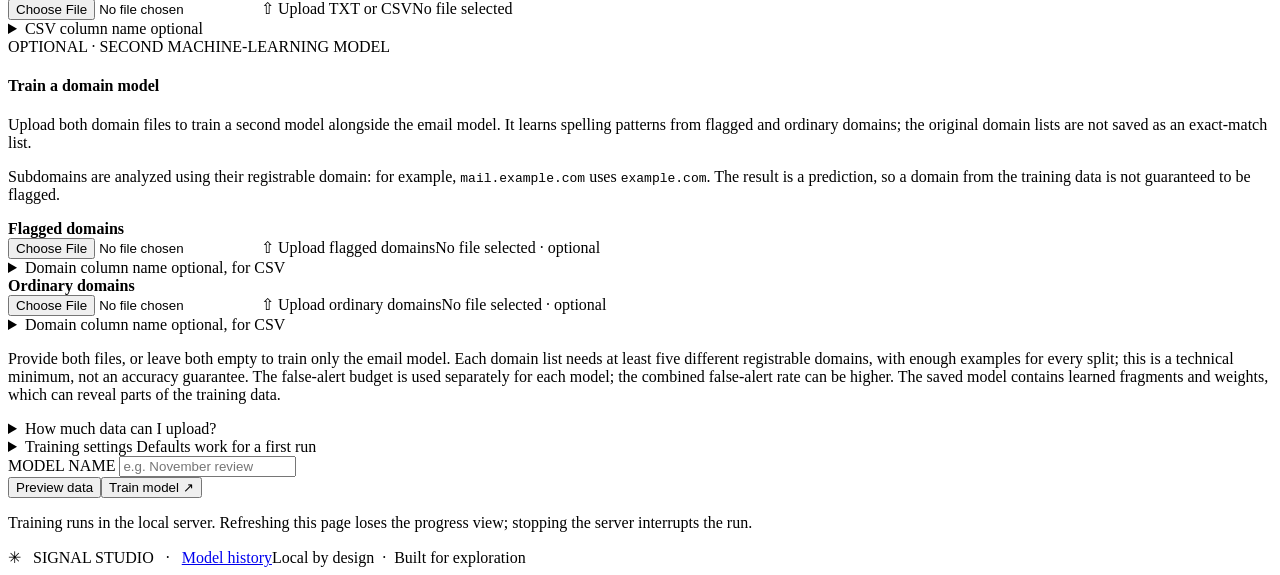
==== commit ebfb73ee: "Train and explain combined email and domain models" ====
--- a/ui/index.html
+++ b/ui/index.html
@@ -4,13 +4,13 @@
 <main><!-- BROWSER_MODELS --><section class="landing" data-view="home"><div class="landing-hero"><div><div class="landing-eyebrow"><span>✳</span> OPEN SOURCE · YOUR DATA, YOUR MODEL</div><h1>Find the signal<br><em>in the spelling.</em></h1><p>Explore patterns in email addresses with a model you can train yourself. See not just the result, but the pieces behind it.</p><div class="landing-actions"><a class="landing-primary" href="#test">Try an email <span>↗</span></a><a class="landing-secondary" href="#learn">See how it works <span>→</span></a></div><div class="landing-footnote"><span>◉</span> Starts with a demo model · No account needed</div></div><div class="landing-art" aria-hidden="true"><div class="art-caption">THE ANATOMY OF AN ADDRESS <span>01 / 03</span></div><div class="art-email"><b>maya</b><i>@</i><b>example</b><small>.com</small></div><div class="art-lines"><div><span>USERNAME</span><strong>ma · ay · ya</strong></div><div><span>DOMAIN LABEL</span><strong>ex · xa · am</strong></div></div><div class="art-bottom"><span>✳</span><p>Small pieces.<br><strong>A clearer picture.</strong></p><i>↗</i></div></div></div><div class="landing-path"><div class="landing-path-title"><span>GET STARTED</span><h2>Choose your path.</h2><p>Start with a demo, bring your own examples, or take a closer look at how it all works.</p></div><div class="landing-cards"><a href="#test"><span>01 / EXPLORE</span><b>Test an address</b><p>See the fragments, coverage and decision for one email.</p><i>↗</i></a><a href="#train"><span>02 / BUILD</span><b>Train your model</b><p>Use your own labeled flagged and ordinary examples.</p><i>↗</i></a><a href="#learn"><span>03 / UNDERSTAND</span><b>Learn the basics</b><p>Follow the data from training to detection.</p><i>↗</i></a></div></div><div class="reading-reminder"><span aria-hidden="true">✳</span><p>Take a deep breath and be ready to read in order to understand this.</p></div><div class="landing-note"><span>✳</span><p><strong>A spelling signal, not a verdict.</strong> This tool looks for patterns in an address. It cannot tell whether an email exists or whether its owner is trustworthy.</p></div></section><div data-view="train" class="view-intro"><header><div><div class="eyebrow">YOUR WORKSPACE <span>/</span> MODEL STUDIO</div><h1>Make sense of the signal.</h1><p>Train a spelling model on your own examples, then explore how it scores an email.</p></div><div class="local-pill"><span class="dot"></span> Running locally</div></header>
 <section class="intro"><div class="intro-icon">✳</div><div><strong>A clearer view of your email data</strong><p>Teach the model what flagged and ordinary look like. It learns patterns in spelling—not whether an email is real or fraudulent.</p></div><span class="intro-tag">START HERE</span></section></div>
 <section class="feature-view" data-view="train"><div class="section-heading" id="train"><div><div class="kicker">01 / BUILD</div><h2>Train a model</h2><p>Start with two labeled files. One email per line in TXT, or an email column in CSV.</p></div><span class="step">STEP 01</span></div>
-<section class="card"><div class="card-head"><div><h3>Training data</h3><p>Examples define what your model learns.</p></div><span class="badge">TXT or CSV</span></div><div class="upload-grid"><div class="upload"><span class="upload-icon coral" aria-hidden="true">↗</span><span class="upload-title">Flagged emails</span><span class="upload-desc">Addresses reviewed as gibberish</span><div class="file-picker"><input id="flagged" type="file" accept=".txt,.csv" aria-label="Upload flagged emails TXT or CSV" aria-describedby="flagged-file-name"><label for="flagged" class="file-button"><span aria-hidden="true">⇧</span> Upload TXT or CSV</label><span class="file-selected" id="flagged-file-name" aria-live="polite">No file selected</span></div><details class="csv-options"><summary>CSV column name <span>optional</span></summary><label for="flagged-column">Column name in your CSV file</label><input class="column" id="flagged-column" placeholder="e.g. contact_email" aria-describedby="flagged-column-help"><small id="flagged-column-help">Enter a column header, not an email address. Leave blank to detect email, email address, or email_address automatically. Not needed for TXT files.</small></details></div><div class="upload"><span class="upload-icon green" aria-hidden="true">✓</span><span class="upload-title">Ordinary emails</span><span class="upload-desc">Addresses reviewed as ordinary</span><div class="file-picker"><input id="ordinary" type="file" accept=".txt,.csv" aria-label="Upload ordinary emails TXT or CSV" aria-describedby="ordinary-file-name"><label for="ordinary" class="file-button"><span aria-hidden="true">⇧</span> Upload TXT or CSV</label><span class="file-selected" id="ordinary-file-name" aria-live="polite">No file selected</span></div><details class="csv-options"><summary>CSV column name <span>optional</span></summary><label for="ordinary-column">Column name in your CSV file</label><input class="column" id="ordinary-column" placeholder="e.g. contact_email" aria-describedby="ordinary-column-help"><small id="ordinary-column-help">Enter a column header, not an email address. Leave blank to detect email, email address, or email_address automatically. Not needed for TXT files.</small></details></div></div><details class="training-limits"><summary>How much data can I upload?</summary><p>The local app accepts up to 20 MiB for the entire training request, including both files and JSON encoding. The actual combined file size must be smaller. Training uses memory, so your computer can reach a practical limit sooner.</p><p>Both lists need at least 5 distinct eligible username groups each, and each split must contain both labels. This is only a technical minimum; more representative examples are needed to assess quality. The vocabulary is capped at 50,000 features.</p></details><details class="advanced-settings"><summary>Training settings <span>Defaults work for a first run</span></summary><div class="settings-grid"><label>MINIMUM FRAGMENT FREQUENCY<input id="train-min-df" type="number" min="1" step="1" value="2"><small>Keep fragments seen in at least this many training addresses.</small></label><label>MINIMUM COVERAGE (%)<input id="train-coverage" type="number" min="0" max="100" step="any" value="20"><small>Below this fraction in either component, the model abstains.</small></label><label>VALIDATION FALSE-ALERT BUDGET (%)<input id="train-fpr" type="number" min="0" max="100" step="any" value="5"><small>Empirical maximum during cutoff selection; not a future guarantee.</small></label></div></details><div class="training-options"><label>MODEL NAME <input id="model-name" placeholder="e.g. November review"></label><div class="actions"><button class="secondary" id="preview">Preview data</button><button class="primary" id="train-button">Train model <span>↗</span></button></div></div><p class="training-note">Training runs in the local server. Refreshing this page loses the progress view; stopping the server interrupts the run.</p><div id="training-status" class="status" role="status" aria-live="polite"></div><div id="preview-result"></div><div id="train-result"></div></section>
+<section class="card"><div class="card-head"><div><h3>Training data</h3><p>Examples define what your model learns.</p></div><span class="badge">TXT or CSV</span></div><div class="upload-grid"><div class="upload"><span class="upload-icon coral" aria-hidden="true">↗</span><span class="upload-title">Flagged emails</span><span class="upload-desc">Addresses reviewed as gibberish</span><div class="file-picker"><input id="flagged" type="file" accept=".txt,.csv" aria-label="Upload flagged emails TXT or CSV" aria-describedby="flagged-file-name"><label for="flagged" class="file-button"><span aria-hidden="true">⇧</span> Upload TXT or CSV</label><span class="file-selected" id="flagged-file-name" aria-live="polite">No file selected</span></div><details class="csv-options"><summary>CSV column name <span>optional</span></summary><label for="flagged-column">Column name in your CSV file</label><input class="column" id="flagged-column" placeholder="e.g. contact_email" aria-describedby="flagged-column-help"><small id="flagged-column-help">Enter a column header, not an email address. Leave blank to detect email, email address, or email_address automatically. Not needed for TXT files.</small></details></div><div class="upload"><span class="upload-icon green" aria-hidden="true">✓</span><span class="upload-title">Ordinary emails</span><span class="upload-desc">Addresses reviewed as ordinary</span><div class="file-picker"><input id="ordinary" type="file" accept=".txt,.csv" aria-label="Upload ordinary emails TXT or CSV" aria-describedby="ordinary-file-name"><label for="ordinary" class="file-button"><span aria-hidden="true">⇧</span> Upload TXT or CSV</label><span class="file-selected" id="ordinary-file-name" aria-live="polite">No file selected</span></div><details class="csv-options"><summary>CSV column name <span>optional</span></summary><label for="ordinary-column">Column name in your CSV file</label><input class="column" id="ordinary-column" placeholder="e.g. contact_email" aria-describedby="ordinary-column-help"><small id="ordinary-column-help">Enter a column header, not an email address. Leave blank to detect email, email address, or email_address automatically. Not needed for TXT files.</small></details></div></div><section class="domain-upload" aria-labelledby="domain-upload-title"><div><span class="domain-eyebrow">OPTIONAL · SECOND MACHINE-LEARNING MODEL</span><h4 id="domain-upload-title">Train a domain model</h4><p>Upload both domain files to train a second model alongside the email model. It learns spelling patterns from flagged and ordinary domains; the original domain lists are not saved as an exact-match list.</p><p>Subdomains are analyzed using their registrable domain: for example, <code>mail.example.com</code> uses <code>example.com</code>. The result is a prediction, so a domain from the training data is not guaranteed to be flagged.</p></div><div class="domain-files"><div class="domain-file"><strong>Flagged domains</strong><div class="file-picker"><input id="flagged-domains" type="file" accept=".txt,.csv" aria-label="Upload flagged domains TXT or CSV" aria-describedby="flagged-domains-file-name"><label for="flagged-domains" class="file-button"><span aria-hidden="true">⇧</span> Upload flagged domains</label><span class="file-selected" id="flagged-domains-file-name" aria-live="polite">No file selected · optional</span></div><details class="csv-options"><summary>Domain column name <span>optional, for CSV</span></summary><label for="flagged-domains-column">Column name in your CSV file</label><input class="column" id="flagged-domains-column" placeholder="e.g. domain" aria-describedby="flagged-domains-help"><small id="flagged-domains-help">Leave blank for a one-column list or a header named domain, domain_name, domain name, host, or hostname. Use full domains, not URLs or email addresses.</small></details></div><div class="domain-file"><strong>Ordinary domains</strong><div class="file-picker"><input id="ordinary-domains" type="file" accept=".txt,.csv" aria-label="Upload ordinary domains TXT or CSV" aria-describedby="ordinary-domains-file-name"><label for="ordinary-domains" class="file-button"><span aria-hidden="true">⇧</span> Upload ordinary domains</label><span class="file-selected" id="ordinary-domains-file-name" aria-live="polite">No file selected · optional</span></div><details class="csv-options"><summary>Domain column name <span>optional, for CSV</span></summary><label for="ordinary-domains-column">Column name in your CSV file</label><input class="column" id="ordinary-domains-column" placeholder="e.g. domain" aria-describedby="ordinary-domains-help"><small id="ordinary-domains-help">Leave blank for a one-column list or a header named domain, domain_name, domain name, host, or hostname. Use full domains, not URLs or email addresses.</small></details></div></div><p>Provide both files, or leave both empty to train only the email model. Each domain list needs at least five different registrable domains, with enough examples for every split; this is a technical minimum, not an accuracy guarantee. The false-alert budget is used separately for each model; the combined false-alert rate can be higher. The saved model contains learned fragments and weights, which can reveal parts of the training data.</p></section><details class="training-limits"><summary>How much data can I upload?</summary><p>The local app accepts up to 20 MiB for the entire training request, including both files and JSON encoding. The actual combined file size must be smaller. Training uses memory, so your computer can reach a practical limit sooner.</p><p>Both lists need at least 5 distinct eligible username groups each, and each split must contain both labels. This is only a technical minimum; more representative examples are needed to assess quality. The vocabulary is capped at 50,000 features.</p></details><details class="advanced-settings"><summary>Training settings <span>Defaults work for a first run</span></summary><div class="settings-grid"><label>MINIMUM FRAGMENT FREQUENCY<input id="train-min-df" type="number" min="1" step="1" value="2"><small>Keep fragments seen in at least this many training addresses.</small></label><label>MINIMUM COVERAGE (%)<input id="train-coverage" type="number" min="0" max="100" step="any" value="20"><small>Below this fraction in either component, the model abstains.</small></label><label>VALIDATION FALSE-ALERT BUDGET (%)<input id="train-fpr" type="number" min="0" max="100" step="any" value="5"><small>Empirical maximum during cutoff selection; not a future guarantee.</small></label></div></details><div class="training-options"><label>MODEL NAME <input id="model-name" placeholder="e.g. November review"></label><div class="actions"><button class="secondary" id="preview">Preview data</button><button class="primary" id="train-button">Train model <span>↗</span></button></div></div><p class="training-note">Training runs in the local server. Refreshing this page loses the progress view; stopping the server interrupts the run.</p><div id="training-status" class="status" role="status" aria-live="polite"></div><div id="preview-result"></div><div id="train-result"></div></section>
 </section><section class="feature-view" data-view="test" hidden><div class="section-heading test-heading" id="test"><div><div class="kicker">02 / EXPLORE</div><h2>Test an email</h2><p>See the decision, coverage, and the fragments behind the score.</p></div><span class="step">STEP 02</span></div>
 <section class="card test-card"><div class="test-grid"><label>MODEL<select id="model"></select><small>The demo uses invented examples.</small></label><div class="email-field"><label>EMAIL ADDRESS<input id="email" type="email" placeholder="name@example.com"></label><div class="sample-hints">TRY AN EXAMPLE <span><button type="button" data-email-sample="mukunda@gmail.com">Ordinary: mukunda@gmail.com</button><button type="button" data-email-sample="qzxv8801@gmail.com">Gibberish: qzxv8801@gmail.com</button></span><small>These are example inputs, not real mailbox checks. Another model may give a different result.</small></div></div><button class="primary" id="score">Analyze email <span>↗</span></button></div><div id="score-status" class="status" role="status" aria-live="polite"></div><div id="score-result"><div class="empty"><div>◎</div><strong>Ready when you are</strong><p>Enter an email to see how the model reads it.</p></div></div></section>
 </section><section class="feature-view" data-view="batch" hidden><div class="section-heading" id="batch"><div><div class="kicker">03 / REVIEW</div><h2>Test a list</h2><p>Score a file of new addresses, review the decisions, and download the results.</p></div><span class="step">STEP 03</span></div>
-<section class="card"><div class="card-head"><div><h3>Bulk analysis</h3><p>Up to 10,000 addresses per batch. Results stay in this browser until downloaded.</p></div><span class="badge">TXT or CSV</span></div><div class="batch-inputs"><label>MODEL<select id="batch-model"></select></label><label>EMAIL FILE<input id="batch-file" type="file" accept=".txt,.csv"></label><label>CSV EMAIL COLUMN <span class="optional">(OPTIONAL)</span><input id="batch-column" placeholder="Auto-detect email"></label><button class="primary" id="batch-run">Analyze list <span>↗</span></button></div><div id="batch-status" class="status" role="status" aria-live="polite"></div><div id="batch-output" hidden><div id="batch-summary" class="result"></div><div class="batch-toolbar"><label>SHOW <select id="batch-filter"><option value="all">All decisions</option><option value="looks_gibberish">Looks gibberish</option><option value="looks_ordinary">Looks ordinary</option><option value="unsure">Unsure</option><option value="score_only">Score only</option></select></label><button class="secondary" id="batch-download">Download all results · CSV ↓</button></div><p class="batch-hint" id="batch-count"></p><div class="table-wrap"><table class="batch-table"><thead><tr><th>LINE</th><th>EMAIL</th><th>DECISION</th><th>SCORE</th><th>REASON</th><th>YOUR REVIEW</th></tr></thead><tbody id="batch-rows"></tbody></table></div><div class="review-pagination"><button class="secondary" id="batch-prev">← Previous</button><span id="batch-page"></span><button class="secondary" id="batch-next">Next →</button></div><div class="review-panel"><h4>Review &amp; export</h4><p>Review each prediction using the last column. For unsure or score-only results, choose a label directly or mark uncertain. Your review stays in this browser only; export before closing or running another batch.</p><p id="review-count" role="status"></p><div class="review-actions"><button class="secondary" id="review-csv">Download reviewed CSV</button><button class="secondary" id="review-flagged">Download flagged TXT</button><button class="secondary" id="review-ordinary">Download ordinary TXT</button></div><p>TXT files contain only reviewed flagged or ordinary labels. Uncertain and unreviewed entries are omitted. Keep independent evaluation data separate from new training examples.</p></div></div></section>
+<section class="card"><div class="card-head"><div><h3>Bulk analysis</h3><p>Up to 10,000 addresses per batch. Results stay in this browser until downloaded.</p></div><span class="badge">TXT or CSV</span></div><div class="batch-inputs"><label>MODEL<select id="batch-model"></select></label><label>EMAIL FILE<input id="batch-file" type="file" accept=".txt,.csv"></label><label>CSV EMAIL COLUMN <span class="optional">(OPTIONAL)</span><input id="batch-column" placeholder="Auto-detect email"></label><button class="primary" id="batch-run">Analyze list <span>↗</span></button></div><div id="batch-status" class="status" role="status" aria-live="polite"></div><div id="batch-output" hidden><div id="batch-summary" class="result"></div><div class="batch-toolbar"><label>SHOW <select id="batch-filter"><option value="all">All decisions</option><option value="looks_gibberish">Looks gibberish</option><option value="flagged_domain">Flagged domain</option><option value="looks_ordinary">Looks ordinary</option><option value="unsure">Unsure</option><option value="score_only">Score only</option></select></label><button class="secondary" id="batch-download">Download all results · CSV ↓</button></div><p class="batch-hint" id="batch-count"></p><div class="table-wrap"><table class="batch-table"><thead><tr><th>LINE</th><th>EMAIL</th><th>DECISION</th><th>SCORE</th><th>REASON</th><th>YOUR REVIEW</th></tr></thead><tbody id="batch-rows"></tbody></table></div><div class="review-pagination"><button class="secondary" id="batch-prev">← Previous</button><span id="batch-page"></span><button class="secondary" id="batch-next">Next →</button></div><div class="review-panel"><h4>Review &amp; export</h4><p>Review each prediction using the last column. For unsure or score-only results, choose a label directly or mark uncertain. Your review stays in this browser only; export before closing or running another batch.</p><p id="review-count" role="status"></p><div class="review-actions"><button class="secondary" id="review-csv">Download reviewed CSV</button><button class="secondary" id="review-flagged">Download flagged TXT</button><button class="secondary" id="review-ordinary">Download ordinary TXT</button></div><p>TXT files contain only reviewed flagged or ordinary labels. Uncertain and unreviewed entries are omitted. Keep independent evaluation data separate from new training examples.</p></div></div></section>
 </section><section class="feature-view" data-view="evaluate" hidden><div class="section-heading" id="evaluate"><div><div class="kicker">04 / MEASURE</div><h2>Evaluate a model</h2><p>Measure a saved model against labeled examples that were kept out of training.</p></div><span class="step">STEP 04</span></div>
-<section class="card"><div class="card-head"><div><h3>Independent holdout</h3><p>Choose two labeled files from an independent source, ideally collected later than your training data.</p></div><span class="badge">TXT or CSV</span></div><div class="holdout-model"><label>MODEL<select id="evaluate-model"></select></label></div><div class="upload-grid"><div class="upload"><span class="upload-icon coral" aria-hidden="true">↗</span><span class="upload-title">Flagged holdout</span><span class="upload-desc">Known gibberish examples, not used for training</span><div class="file-picker"><input id="evaluate-flagged" type="file" accept=".txt,.csv" aria-label="Upload flagged holdout TXT or CSV" aria-describedby="evaluate-flagged-file-name"><label for="evaluate-flagged" class="file-button"><span aria-hidden="true">⇧</span> Upload TXT or CSV</label><span class="file-selected" id="evaluate-flagged-file-name" aria-live="polite">No file selected</span></div><details class="csv-options"><summary>CSV column name <span>optional</span></summary><label for="evaluate-flagged-column">Column name in your CSV file</label><input class="column" id="evaluate-flagged-column" placeholder="e.g. contact_email" aria-describedby="evaluate-flagged-column-help"><small id="evaluate-flagged-column-help">Enter a column header, not an email address. Leave blank to detect email, email address, or email_address automatically. Not needed for TXT files.</small></details></div><div class="upload"><span class="upload-icon green" aria-hidden="true">✓</span><span class="upload-title">Ordinary holdout</span><span class="upload-desc">Known ordinary examples, not used for training</span><div class="file-picker"><input id="evaluate-ordinary" type="file" accept=".txt,.csv" aria-label="Upload ordinary holdout TXT or CSV" aria-describedby="evaluate-ordinary-file-name"><label for="evaluate-ordinary" class="file-button"><span aria-hidden="true">⇧</span> Upload TXT or CSV</label><span class="file-selected" id="evaluate-ordinary-file-name" aria-live="polite">No file selected</span></div><details class="csv-options"><summary>CSV column name <span>optional</span></summary><label for="evaluate-ordinary-column">Column name in your CSV file</label><input class="column" id="evaluate-ordinary-column" placeholder="e.g. contact_email" aria-describedby="evaluate-ordinary-column-help"><small id="evaluate-ordinary-column-help">Enter a column header, not an email address. Leave blank to detect email, email address, or email_address automatically. Not needed for TXT files.</small></details></div></div><div class="holdout-actions"><button class="primary" id="evaluate-run">Evaluate model <span>↗</span></button></div><div id="evaluate-status" class="status" role="status" aria-live="polite"></div><div id="evaluate-result"></div></section>
+<section class="card"><div class="card-head"><div><h3>Independent holdout</h3><p>Choose labeled emails from an independent source, ideally collected later. For a two-model check, keep their domains independent of both training datasets too.</p></div><span class="badge">TXT or CSV</span></div><div class="holdout-model"><label>MODEL<select id="evaluate-model"></select></label></div><div class="upload-grid"><div class="upload"><span class="upload-icon coral" aria-hidden="true">↗</span><span class="upload-title">Flagged holdout</span><span class="upload-desc">Known gibberish examples, not used for training</span><div class="file-picker"><input id="evaluate-flagged" type="file" accept=".txt,.csv" aria-label="Upload flagged holdout TXT or CSV" aria-describedby="evaluate-flagged-file-name"><label for="evaluate-flagged" class="file-button"><span aria-hidden="true">⇧</span> Upload TXT or CSV</label><span class="file-selected" id="evaluate-flagged-file-name" aria-live="polite">No file selected</span></div><details class="csv-options"><summary>CSV column name <span>optional</span></summary><label for="evaluate-flagged-column">Column name in your CSV file</label><input class="column" id="evaluate-flagged-column" placeholder="e.g. contact_email" aria-describedby="evaluate-flagged-column-help"><small id="evaluate-flagged-column-help">Enter a column header, not an email address. Leave blank to detect email, email address, or email_address automatically. Not needed for TXT files.</small></details></div><div class="upload"><span class="upload-icon green" aria-hidden="true">✓</span><span class="upload-title">Ordinary holdout</span><span class="upload-desc">Known ordinary examples, not used for training</span><div class="file-picker"><input id="evaluate-ordinary" type="file" accept=".txt,.csv" aria-label="Upload ordinary holdout TXT or CSV" aria-describedby="evaluate-ordinary-file-name"><label for="evaluate-ordinary" class="file-button"><span aria-hidden="true">⇧</span> Upload TXT or CSV</label><span class="file-selected" id="evaluate-ordinary-file-name" aria-live="polite">No file selected</span></div><details class="csv-options"><summary>CSV column name <span>optional</span></summary><label for="evaluate-ordinary-column">Column name in your CSV file</label><input class="column" id="evaluate-ordinary-column" placeholder="e.g. contact_email" aria-describedby="evaluate-ordinary-column-help"><small id="evaluate-ordinary-column-help">Enter a column header, not an email address. Leave blank to detect email, email address, or email_address automatically. Not needed for TXT files.</small></details></div></div><div class="holdout-actions"><button class="primary" id="evaluate-run">Evaluate model <span>↗</span></button></div><div id="evaluate-status" class="status" role="status" aria-live="polite"></div><div id="evaluate-result"></div></section>
 </section><section class="feature-view" data-view="history" hidden><div class="section-heading" id="history"><div><div class="kicker">05 / COMPARE</div><h2>Model history</h2><p>Inspect saved runs and compare their training reports.</p></div><span class="step">STEP 05</span></div>
 <section class="card"><div class="card-head"><div><h3>Saved models</h3><p>Select a model to use across testing, bulk analysis, and evaluation.</p></div><button class="secondary" id="history-refresh">Refresh</button></div><div id="history-status" class="status" role="status" aria-live="polite"></div><div id="history-list"></div><div class="result"><h4>Compare two models</h4><p>These are each run’s own held-out test results. Different datasets or splits are not a fair head-to-head comparison; evaluate both on the same independent holdout.</p><div class="compare-selectors"><label>FIRST MODEL<select id="compare-first"></select></label><label>SECOND MODEL<select id="compare-second"></select></label></div><div id="compare-output"></div></div></section>
 </section><!-- LEARN_PAGE --><footer><span>✳ &nbsp; SIGNAL STUDIO &nbsp; · &nbsp; <a href="#history">Model history</a></span><span>Local by design &nbsp;·&nbsp; Built for exploration</span></footer></main></div><script src="/review.js"></script><script src="/app.js"></script><script src="/routes.js"></script><script src="/learn.js"></script></body></html>
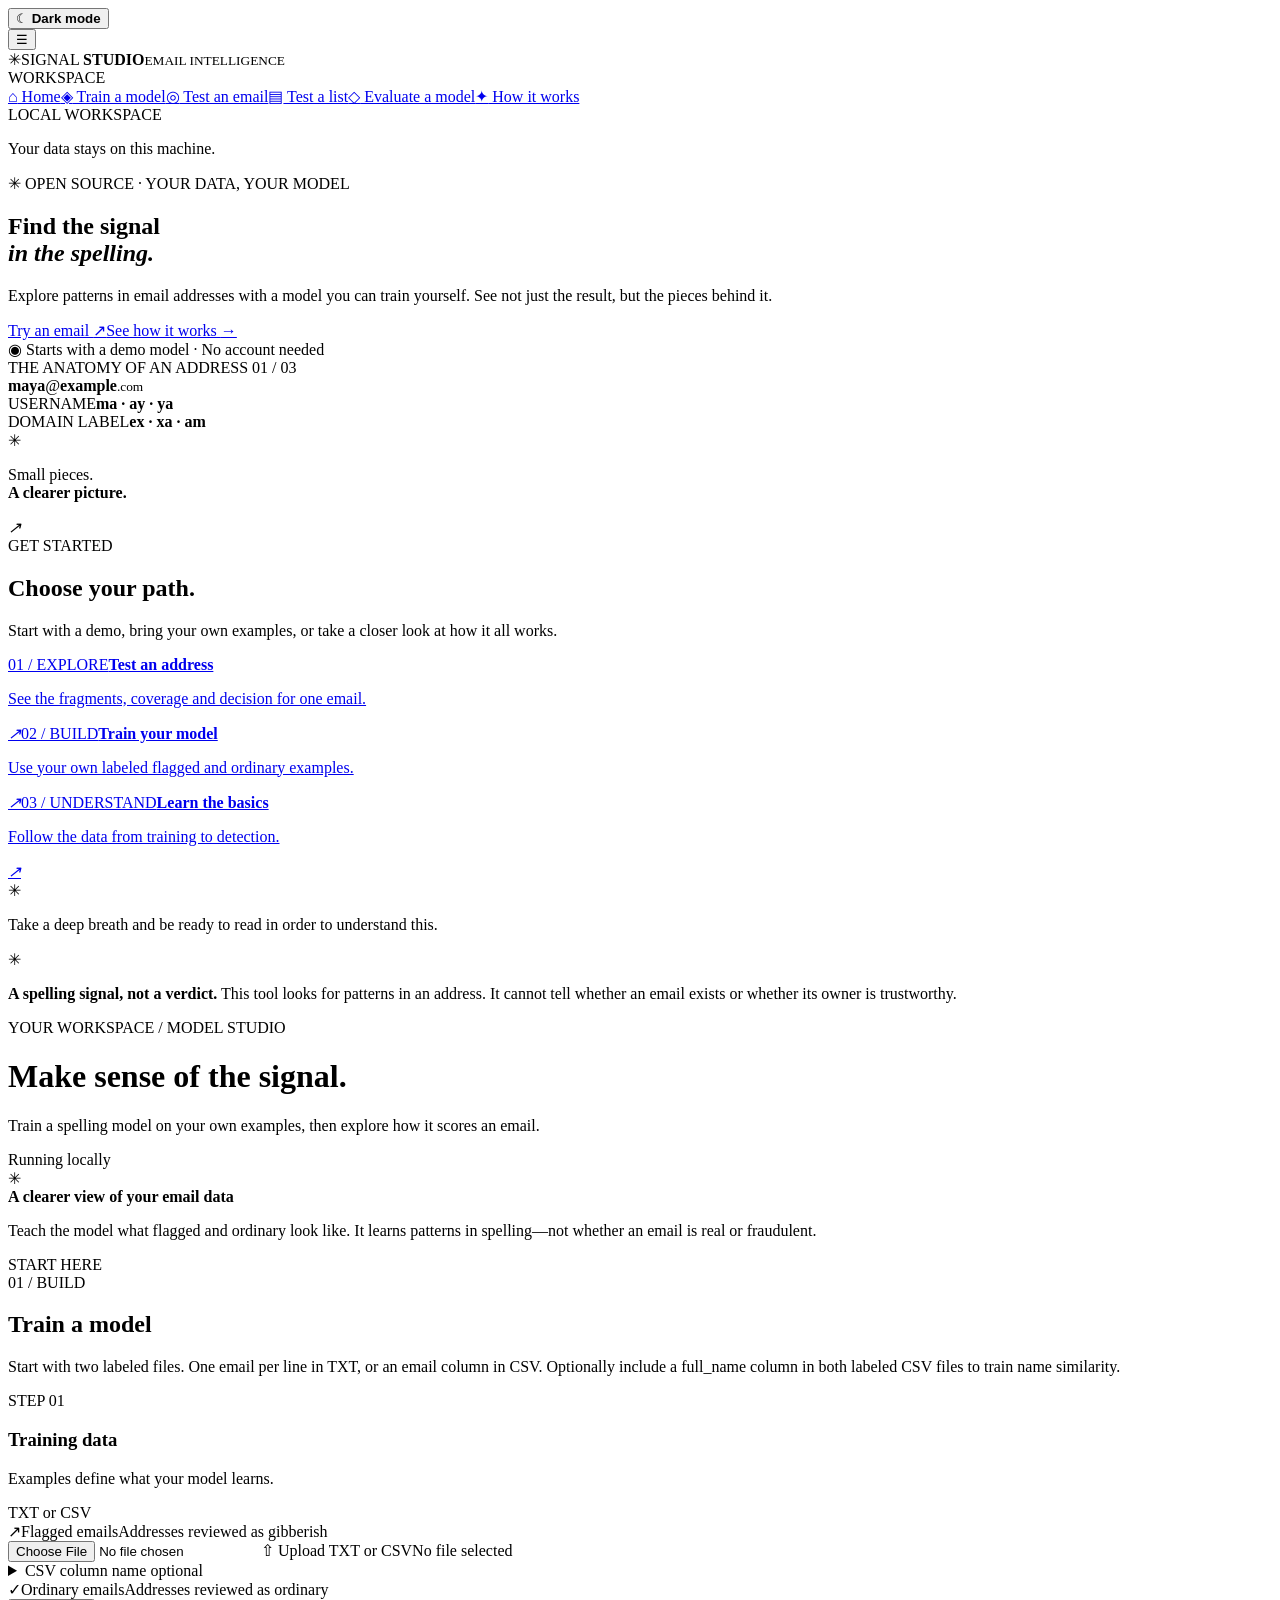
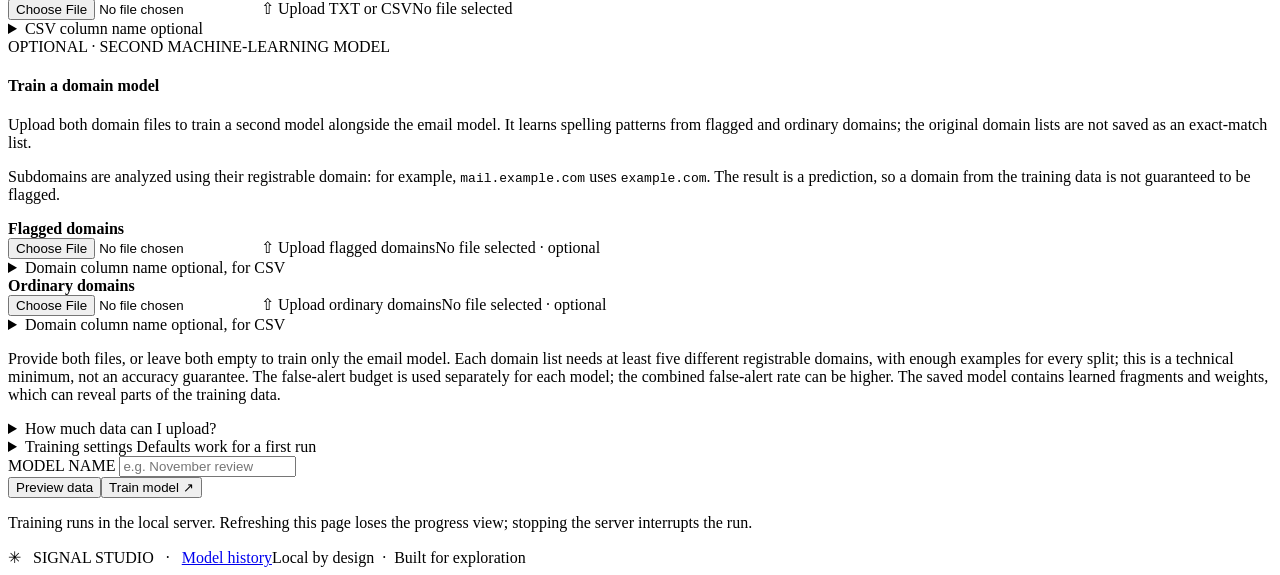
==== commit 0df60cfd: "Train email models with additional signals" ====
--- a/ui/index.html
+++ b/ui/index.html
@@ -3,10 +3,10 @@
 <body><button type="button" class="theme-toggle" id="theme-toggle" aria-label="Switch to dark mode"><span aria-hidden="true">☾</span> <b>Dark mode</b></button><div class="shell"><button class="menu-toggle" id="menu-toggle" type="button" aria-controls="side-menu" aria-expanded="true" aria-label="Collapse navigation">☰</button><aside id="side-menu"><div class="brand"><span class="brand-icon">✳</span><span>SIGNAL <b>STUDIO</b><small>EMAIL INTELLIGENCE</small></span></div><div class="side-label">WORKSPACE</div><nav><a href="#home"><span>⌂</span> Home</a><a class="active" href="#train"><span>◈</span> Train a model</a><a href="#test"><span>◎</span> Test an email</a><!-- MODEL_NAV --><a href="#batch"><span>▤</span> Test a list</a><a href="#evaluate"><span>◇</span> Evaluate a model</a><a href="#learn"><span>✦</span> How it works</a></nav><div class="side-note"><span class="dot"></span> LOCAL WORKSPACE<p>Your data stays on this machine.</p></div></aside>
 <main><!-- BROWSER_MODELS --><section class="landing" data-view="home"><div class="landing-hero"><div><div class="landing-eyebrow"><span>✳</span> OPEN SOURCE · YOUR DATA, YOUR MODEL</div><h1>Find the signal<br><em>in the spelling.</em></h1><p>Explore patterns in email addresses with a model you can train yourself. See not just the result, but the pieces behind it.</p><div class="landing-actions"><a class="landing-primary" href="#test">Try an email <span>↗</span></a><a class="landing-secondary" href="#learn">See how it works <span>→</span></a></div><div class="landing-footnote"><span>◉</span> Starts with a demo model · No account needed</div></div><div class="landing-art" aria-hidden="true"><div class="art-caption">THE ANATOMY OF AN ADDRESS <span>01 / 03</span></div><div class="art-email"><b>maya</b><i>@</i><b>example</b><small>.com</small></div><div class="art-lines"><div><span>USERNAME</span><strong>ma · ay · ya</strong></div><div><span>DOMAIN LABEL</span><strong>ex · xa · am</strong></div></div><div class="art-bottom"><span>✳</span><p>Small pieces.<br><strong>A clearer picture.</strong></p><i>↗</i></div></div></div><div class="landing-path"><div class="landing-path-title"><span>GET STARTED</span><h2>Choose your path.</h2><p>Start with a demo, bring your own examples, or take a closer look at how it all works.</p></div><div class="landing-cards"><a href="#test"><span>01 / EXPLORE</span><b>Test an address</b><p>See the fragments, coverage and decision for one email.</p><i>↗</i></a><a href="#train"><span>02 / BUILD</span><b>Train your model</b><p>Use your own labeled flagged and ordinary examples.</p><i>↗</i></a><a href="#learn"><span>03 / UNDERSTAND</span><b>Learn the basics</b><p>Follow the data from training to detection.</p><i>↗</i></a></div></div><div class="reading-reminder"><span aria-hidden="true">✳</span><p>Take a deep breath and be ready to read in order to understand this.</p></div><div class="landing-note"><span>✳</span><p><strong>A spelling signal, not a verdict.</strong> This tool looks for patterns in an address. It cannot tell whether an email exists or whether its owner is trustworthy.</p></div></section><div data-view="train" class="view-intro"><header><div><div class="eyebrow">YOUR WORKSPACE <span>/</span> MODEL STUDIO</div><h1>Make sense of the signal.</h1><p>Train a spelling model on your own examples, then explore how it scores an email.</p></div><div class="local-pill"><span class="dot"></span> Running locally</div></header>
 <section class="intro"><div class="intro-icon">✳</div><div><strong>A clearer view of your email data</strong><p>Teach the model what flagged and ordinary look like. It learns patterns in spelling—not whether an email is real or fraudulent.</p></div><span class="intro-tag">START HERE</span></section></div>
-<section class="feature-view" data-view="train"><div class="section-heading" id="train"><div><div class="kicker">01 / BUILD</div><h2>Train a model</h2><p>Start with two labeled files. One email per line in TXT, or an email column in CSV.</p></div><span class="step">STEP 01</span></div>
+<section class="feature-view" data-view="train"><div class="section-heading" id="train"><div><div class="kicker">01 / BUILD</div><h2>Train a model</h2><p>Start with two labeled files. One email per line in TXT, or an email column in CSV. Optionally include a full_name column in both labeled CSV files to train name similarity.</p></div><span class="step">STEP 01</span></div>
 <section class="card"><div class="card-head"><div><h3>Training data</h3><p>Examples define what your model learns.</p></div><span class="badge">TXT or CSV</span></div><div class="upload-grid"><div class="upload"><span class="upload-icon coral" aria-hidden="true">↗</span><span class="upload-title">Flagged emails</span><span class="upload-desc">Addresses reviewed as gibberish</span><div class="file-picker"><input id="flagged" type="file" accept=".txt,.csv" aria-label="Upload flagged emails TXT or CSV" aria-describedby="flagged-file-name"><label for="flagged" class="file-button"><span aria-hidden="true">⇧</span> Upload TXT or CSV</label><span class="file-selected" id="flagged-file-name" aria-live="polite">No file selected</span></div><details class="csv-options"><summary>CSV column name <span>optional</span></summary><label for="flagged-column">Column name in your CSV file</label><input class="column" id="flagged-column" placeholder="e.g. contact_email" aria-describedby="flagged-column-help"><small id="flagged-column-help">Enter a column header, not an email address. Leave blank to detect email, email address, or email_address automatically. Not needed for TXT files.</small></details></div><div class="upload"><span class="upload-icon green" aria-hidden="true">✓</span><span class="upload-title">Ordinary emails</span><span class="upload-desc">Addresses reviewed as ordinary</span><div class="file-picker"><input id="ordinary" type="file" accept=".txt,.csv" aria-label="Upload ordinary emails TXT or CSV" aria-describedby="ordinary-file-name"><label for="ordinary" class="file-button"><span aria-hidden="true">⇧</span> Upload TXT or CSV</label><span class="file-selected" id="ordinary-file-name" aria-live="polite">No file selected</span></div><details class="csv-options"><summary>CSV column name <span>optional</span></summary><label for="ordinary-column">Column name in your CSV file</label><input class="column" id="ordinary-column" placeholder="e.g. contact_email" aria-describedby="ordinary-column-help"><small id="ordinary-column-help">Enter a column header, not an email address. Leave blank to detect email, email address, or email_address automatically. Not needed for TXT files.</small></details></div></div><section class="domain-upload" aria-labelledby="domain-upload-title"><div><span class="domain-eyebrow">OPTIONAL · SECOND MACHINE-LEARNING MODEL</span><h4 id="domain-upload-title">Train a domain model</h4><p>Upload both domain files to train a second model alongside the email model. It learns spelling patterns from flagged and ordinary domains; the original domain lists are not saved as an exact-match list.</p><p>Subdomains are analyzed using their registrable domain: for example, <code>mail.example.com</code> uses <code>example.com</code>. The result is a prediction, so a domain from the training data is not guaranteed to be flagged.</p></div><div class="domain-files"><div class="domain-file"><strong>Flagged domains</strong><div class="file-picker"><input id="flagged-domains" type="file" accept=".txt,.csv" aria-label="Upload flagged domains TXT or CSV" aria-describedby="flagged-domains-file-name"><label for="flagged-domains" class="file-button"><span aria-hidden="true">⇧</span> Upload flagged domains</label><span class="file-selected" id="flagged-domains-file-name" aria-live="polite">No file selected · optional</span></div><details class="csv-options"><summary>Domain column name <span>optional, for CSV</span></summary><label for="flagged-domains-column">Column name in your CSV file</label><input class="column" id="flagged-domains-column" placeholder="e.g. domain" aria-describedby="flagged-domains-help"><small id="flagged-domains-help">Leave blank for a one-column list or a header named domain, domain_name, domain name, host, or hostname. Use full domains, not URLs or email addresses.</small></details></div><div class="domain-file"><strong>Ordinary domains</strong><div class="file-picker"><input id="ordinary-domains" type="file" accept=".txt,.csv" aria-label="Upload ordinary domains TXT or CSV" aria-describedby="ordinary-domains-file-name"><label for="ordinary-domains" class="file-button"><span aria-hidden="true">⇧</span> Upload ordinary domains</label><span class="file-selected" id="ordinary-domains-file-name" aria-live="polite">No file selected · optional</span></div><details class="csv-options"><summary>Domain column name <span>optional, for CSV</span></summary><label for="ordinary-domains-column">Column name in your CSV file</label><input class="column" id="ordinary-domains-column" placeholder="e.g. domain" aria-describedby="ordinary-domains-help"><small id="ordinary-domains-help">Leave blank for a one-column list or a header named domain, domain_name, domain name, host, or hostname. Use full domains, not URLs or email addresses.</small></details></div></div><p>Provide both files, or leave both empty to train only the email model. Each domain list needs at least five different registrable domains, with enough examples for every split; this is a technical minimum, not an accuracy guarantee. The false-alert budget is used separately for each model; the combined false-alert rate can be higher. The saved model contains learned fragments and weights, which can reveal parts of the training data.</p></section><details class="training-limits"><summary>How much data can I upload?</summary><p>The local app accepts up to 20 MiB for the entire training request, including both files and JSON encoding. The actual combined file size must be smaller. Training uses memory, so your computer can reach a practical limit sooner.</p><p>Both lists need at least 5 distinct eligible username groups each, and each split must contain both labels. This is only a technical minimum; more representative examples are needed to assess quality. The vocabulary is capped at 50,000 features.</p></details><details class="advanced-settings"><summary>Training settings <span>Defaults work for a first run</span></summary><div class="settings-grid"><label>MINIMUM FRAGMENT FREQUENCY<input id="train-min-df" type="number" min="1" step="1" value="2"><small>Keep fragments seen in at least this many training addresses.</small></label><label>MINIMUM COVERAGE (%)<input id="train-coverage" type="number" min="0" max="100" step="any" value="20"><small>Below this fraction in either component, the model abstains.</small></label><label>VALIDATION FALSE-ALERT BUDGET (%)<input id="train-fpr" type="number" min="0" max="100" step="any" value="5"><small>Empirical maximum during cutoff selection; not a future guarantee.</small></label></div></details><div class="training-options"><label>MODEL NAME <input id="model-name" placeholder="e.g. November review"></label><div class="actions"><button class="secondary" id="preview">Preview data</button><button class="primary" id="train-button">Train model <span>↗</span></button></div></div><p class="training-note">Training runs in the local server. Refreshing this page loses the progress view; stopping the server interrupts the run.</p><div id="training-status" class="status" role="status" aria-live="polite"></div><div id="preview-result"></div><div id="train-result"></div></section>
 </section><section class="feature-view" data-view="test" hidden><div class="section-heading test-heading" id="test"><div><div class="kicker">02 / EXPLORE</div><h2>Test an email</h2><p>See the decision, coverage, and the fragments behind the score.</p></div><span class="step">STEP 02</span></div>
-<section class="card test-card"><div class="test-grid"><label>MODEL<select id="model"></select><small>The demo uses invented examples.</small></label><div class="email-field"><label>EMAIL ADDRESS<input id="email" type="email" placeholder="name@example.com"></label><div class="sample-hints">TRY AN EXAMPLE <span><button type="button" data-email-sample="mukunda@gmail.com">Ordinary: mukunda@gmail.com</button><button type="button" data-email-sample="qzxv8801@gmail.com">Gibberish: qzxv8801@gmail.com</button></span><small>These are example inputs, not real mailbox checks. Another model may give a different result.</small></div></div><button class="primary" id="score">Analyze email <span>↗</span></button></div><div id="score-status" class="status" role="status" aria-live="polite"></div><div id="score-result"><div class="empty"><div>◎</div><strong>Ready when you are</strong><p>Enter an email to see how the model reads it.</p></div></div></section>
+<section class="card test-card"><div class="test-grid"><label>MODEL<select id="model"></select><small>The demo uses invented examples.</small></label><div class="email-field"><label>EMAIL ADDRESS<input id="email" type="email" placeholder="name@example.com"></label><div class="sample-hints">TRY AN EXAMPLE <span><button type="button" data-email-sample="mukunda@gmail.com">Ordinary: mukunda@gmail.com</button><button type="button" data-email-sample="qzxv8801@gmail.com">Gibberish: qzxv8801@gmail.com</button></span><small>These are example inputs, not real mailbox checks. Another model may give a different result.</small></div></div><label>FULL NAME <span class="optional">(OPTIONAL)</span><input id="full-name" type="text" autocomplete="off" placeholder="e.g. Mukunda Holla"><small>Used only by models trained with names.</small></label><button class="primary" id="score">Analyze email <span>↗</span></button></div><div id="score-status" class="status" role="status" aria-live="polite"></div><div id="score-result"><div class="empty"><div>◎</div><strong>Ready when you are</strong><p>Enter an email to see how the model reads it.</p></div></div></section>
 </section><section class="feature-view" data-view="batch" hidden><div class="section-heading" id="batch"><div><div class="kicker">03 / REVIEW</div><h2>Test a list</h2><p>Score a file of new addresses, review the decisions, and download the results.</p></div><span class="step">STEP 03</span></div>
 <section class="card"><div class="card-head"><div><h3>Bulk analysis</h3><p>Up to 10,000 addresses per batch. Results stay in this browser until downloaded.</p></div><span class="badge">TXT or CSV</span></div><div class="batch-inputs"><label>MODEL<select id="batch-model"></select></label><label>EMAIL FILE<input id="batch-file" type="file" accept=".txt,.csv"></label><label>CSV EMAIL COLUMN <span class="optional">(OPTIONAL)</span><input id="batch-column" placeholder="Auto-detect email"></label><button class="primary" id="batch-run">Analyze list <span>↗</span></button></div><div id="batch-status" class="status" role="status" aria-live="polite"></div><div id="batch-output" hidden><div id="batch-summary" class="result"></div><div class="batch-toolbar"><label>SHOW <select id="batch-filter"><option value="all">All decisions</option><option value="looks_gibberish">Looks gibberish</option><option value="flagged_domain">Flagged domain</option><option value="looks_ordinary">Looks ordinary</option><option value="unsure">Unsure</option><option value="score_only">Score only</option></select></label><button class="secondary" id="batch-download">Download all results · CSV ↓</button></div><p class="batch-hint" id="batch-count"></p><div class="table-wrap"><table class="batch-table"><thead><tr><th>LINE</th><th>EMAIL</th><th>DECISION</th><th>SCORE</th><th>REASON</th><th>YOUR REVIEW</th></tr></thead><tbody id="batch-rows"></tbody></table></div><div class="review-pagination"><button class="secondary" id="batch-prev">← Previous</button><span id="batch-page"></span><button class="secondary" id="batch-next">Next →</button></div><div class="review-panel"><h4>Review &amp; export</h4><p>Review each prediction using the last column. For unsure or score-only results, choose a label directly or mark uncertain. Your review stays in this browser only; export before closing or running another batch.</p><p id="review-count" role="status"></p><div class="review-actions"><button class="secondary" id="review-csv">Download reviewed CSV</button><button class="secondary" id="review-flagged">Download flagged TXT</button><button class="secondary" id="review-ordinary">Download ordinary TXT</button></div><p>TXT files contain only reviewed flagged or ordinary labels. Uncertain and unreviewed entries are omitted. Keep independent evaluation data separate from new training examples.</p></div></div></section>
 </section><section class="feature-view" data-view="evaluate" hidden><div class="section-heading" id="evaluate"><div><div class="kicker">04 / MEASURE</div><h2>Evaluate a model</h2><p>Measure a saved model against labeled examples that were kept out of training.</p></div><span class="step">STEP 04</span></div>
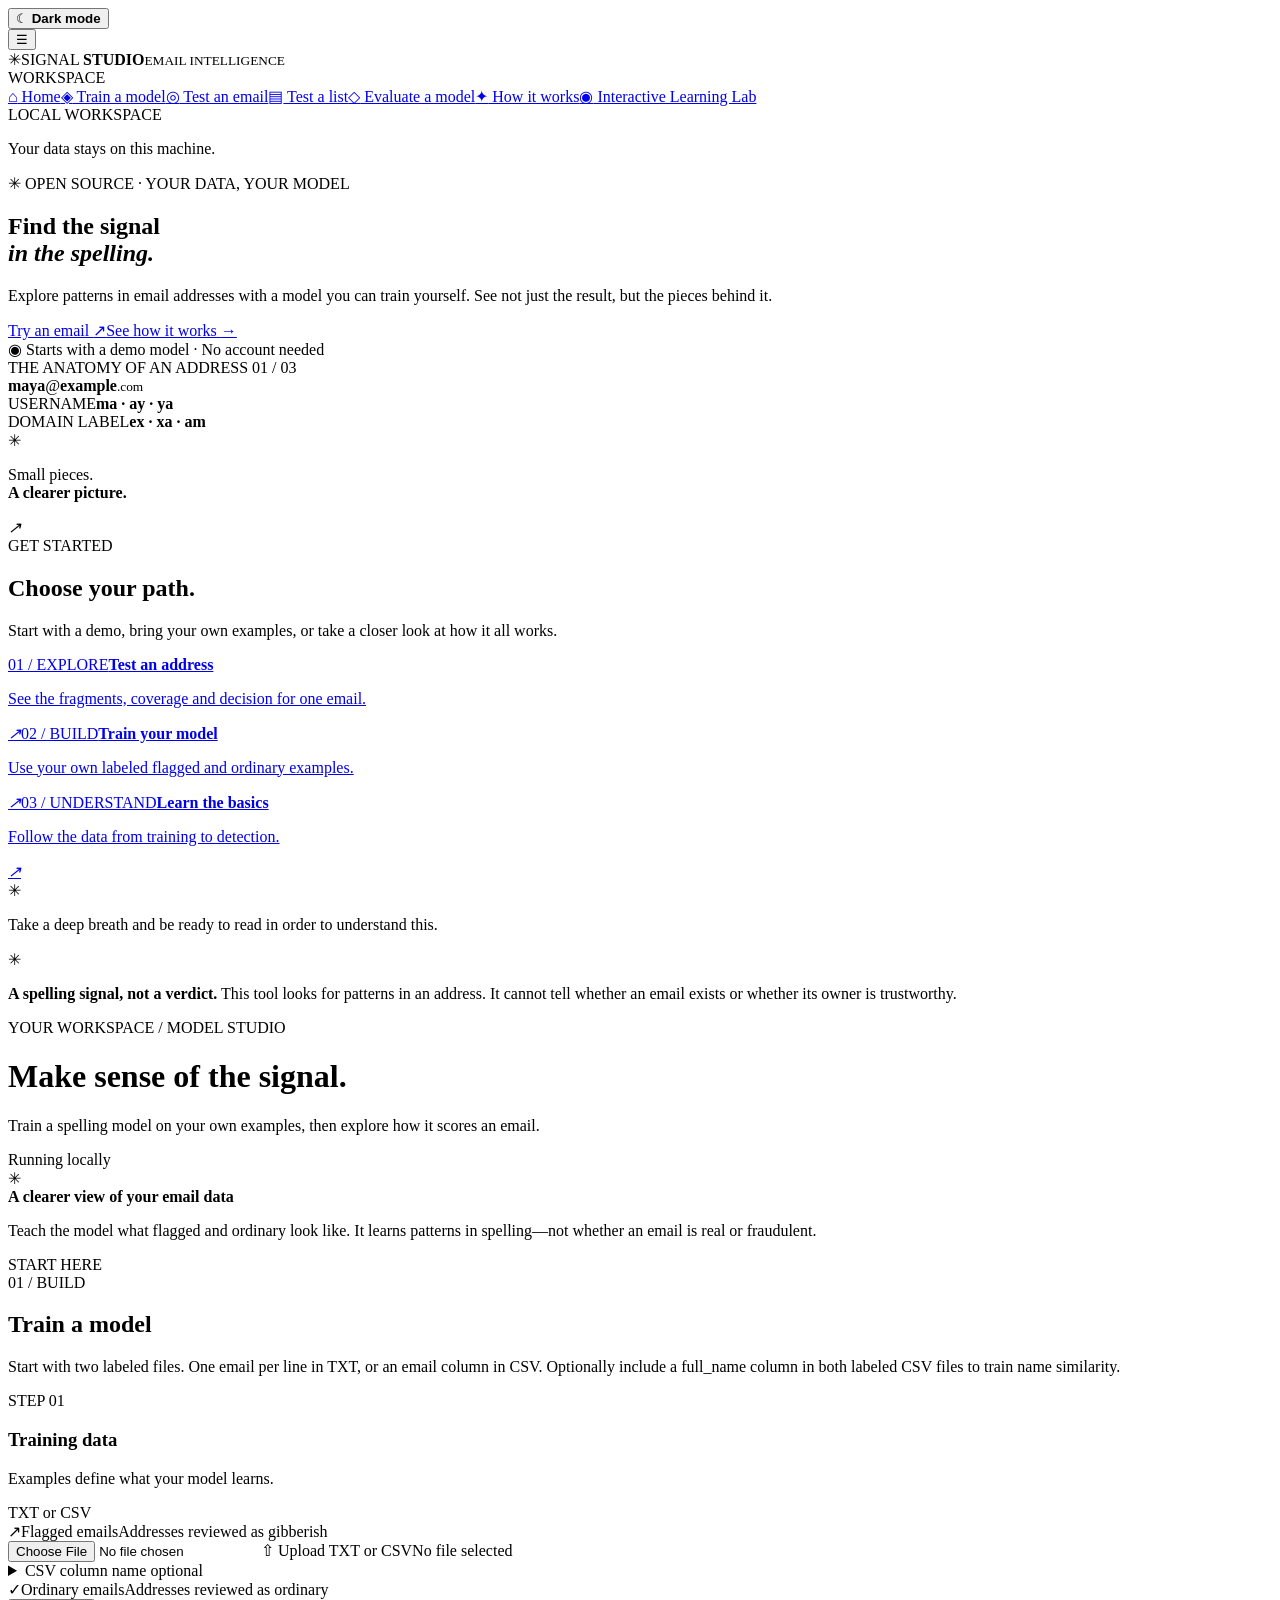
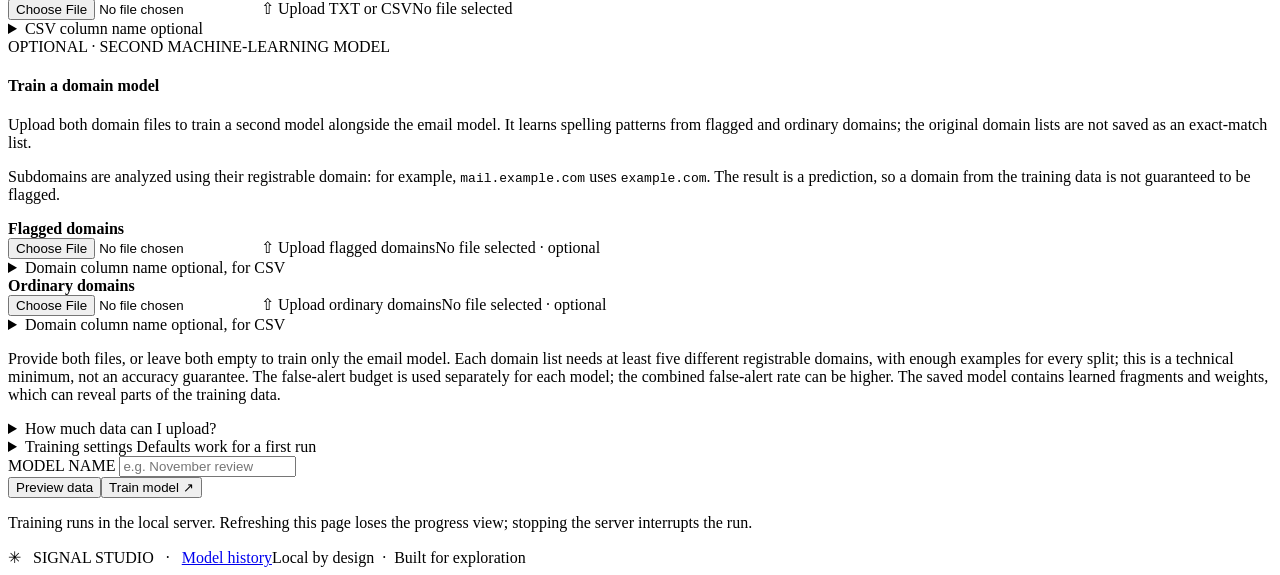
==== commit 010cff04: "Open learning lab as a standalone page" ====
--- a/ui/index.html
+++ b/ui/index.html
@@ -1,6 +1,6 @@
 <!doctype html>
 <html lang="en"><head><meta charset="utf-8"><meta name="viewport" content="width=device-width, initial-scale=1"><title>Signal Studio · Email detector</title><script>try{document.documentElement.dataset.theme=localStorage.getItem("signal-theme")==="dark"?"dark":"light"}catch(e){document.documentElement.dataset.theme="light"}</script><link rel="icon" type="image/svg+xml" href="/favicon.svg"><link rel="stylesheet" href="/style.css"><link rel="stylesheet" href="/guide.css"><link rel="stylesheet" href="/theme.css"></head>
-<body><button type="button" class="theme-toggle" id="theme-toggle" aria-label="Switch to dark mode"><span aria-hidden="true">☾</span> <b>Dark mode</b></button><div class="shell"><button class="menu-toggle" id="menu-toggle" type="button" aria-controls="side-menu" aria-expanded="true" aria-label="Collapse navigation">☰</button><aside id="side-menu"><div class="brand"><span class="brand-icon">✳</span><span>SIGNAL <b>STUDIO</b><small>EMAIL INTELLIGENCE</small></span></div><div class="side-label">WORKSPACE</div><nav><a href="#home"><span>⌂</span> Home</a><a class="active" href="#train"><span>◈</span> Train a model</a><a href="#test"><span>◎</span> Test an email</a><!-- MODEL_NAV --><a href="#batch"><span>▤</span> Test a list</a><a href="#evaluate"><span>◇</span> Evaluate a model</a><a href="#learn"><span>✦</span> How it works</a></nav><div class="side-note"><span class="dot"></span> LOCAL WORKSPACE<p>Your data stays on this machine.</p></div></aside>
+<body><button type="button" class="theme-toggle" id="theme-toggle" aria-label="Switch to dark mode"><span aria-hidden="true">☾</span> <b>Dark mode</b></button><div class="shell"><button class="menu-toggle" id="menu-toggle" type="button" aria-controls="side-menu" aria-expanded="true" aria-label="Collapse navigation">☰</button><aside id="side-menu"><div class="brand"><span class="brand-icon">✳</span><span>SIGNAL <b>STUDIO</b><small>EMAIL INTELLIGENCE</small></span></div><div class="side-label">WORKSPACE</div><nav><a href="#home"><span>⌂</span> Home</a><a class="active" href="#train"><span>◈</span> Train a model</a><a href="#test"><span>◎</span> Test an email</a><!-- MODEL_NAV --><a href="#batch"><span>▤</span> Test a list</a><a href="#evaluate"><span>◇</span> Evaluate a model</a><a href="#learn"><span>✦</span> How it works</a><a href="./model-lesson.html"><span>◉</span> Interactive Learning Lab</a></nav><div class="side-note"><span class="dot"></span> LOCAL WORKSPACE<p>Your data stays on this machine.</p></div></aside>
 <main><!-- BROWSER_MODELS --><section class="landing" data-view="home"><div class="landing-hero"><div><div class="landing-eyebrow"><span>✳</span> OPEN SOURCE · YOUR DATA, YOUR MODEL</div><h1>Find the signal<br><em>in the spelling.</em></h1><p>Explore patterns in email addresses with a model you can train yourself. See not just the result, but the pieces behind it.</p><div class="landing-actions"><a class="landing-primary" href="#test">Try an email <span>↗</span></a><a class="landing-secondary" href="#learn">See how it works <span>→</span></a></div><div class="landing-footnote"><span>◉</span> Starts with a demo model · No account needed</div></div><div class="landing-art" aria-hidden="true"><div class="art-caption">THE ANATOMY OF AN ADDRESS <span>01 / 03</span></div><div class="art-email"><b>maya</b><i>@</i><b>example</b><small>.com</small></div><div class="art-lines"><div><span>USERNAME</span><strong>ma · ay · ya</strong></div><div><span>DOMAIN LABEL</span><strong>ex · xa · am</strong></div></div><div class="art-bottom"><span>✳</span><p>Small pieces.<br><strong>A clearer picture.</strong></p><i>↗</i></div></div></div><div class="landing-path"><div class="landing-path-title"><span>GET STARTED</span><h2>Choose your path.</h2><p>Start with a demo, bring your own examples, or take a closer look at how it all works.</p></div><div class="landing-cards"><a href="#test"><span>01 / EXPLORE</span><b>Test an address</b><p>See the fragments, coverage and decision for one email.</p><i>↗</i></a><a href="#train"><span>02 / BUILD</span><b>Train your model</b><p>Use your own labeled flagged and ordinary examples.</p><i>↗</i></a><a href="#learn"><span>03 / UNDERSTAND</span><b>Learn the basics</b><p>Follow the data from training to detection.</p><i>↗</i></a></div></div><div class="reading-reminder"><span aria-hidden="true">✳</span><p>Take a deep breath and be ready to read in order to understand this.</p></div><div class="landing-note"><span>✳</span><p><strong>A spelling signal, not a verdict.</strong> This tool looks for patterns in an address. It cannot tell whether an email exists or whether its owner is trustworthy.</p></div></section><div data-view="train" class="view-intro"><header><div><div class="eyebrow">YOUR WORKSPACE <span>/</span> MODEL STUDIO</div><h1>Make sense of the signal.</h1><p>Train a spelling model on your own examples, then explore how it scores an email.</p></div><div class="local-pill"><span class="dot"></span> Running locally</div></header>
 <section class="intro"><div class="intro-icon">✳</div><div><strong>A clearer view of your email data</strong><p>Teach the model what flagged and ordinary look like. It learns patterns in spelling—not whether an email is real or fraudulent.</p></div><span class="intro-tag">START HERE</span></section></div>
 <section class="feature-view" data-view="train"><div class="section-heading" id="train"><div><div class="kicker">01 / BUILD</div><h2>Train a model</h2><p>Start with two labeled files. One email per line in TXT, or an email column in CSV. Optionally include a full_name column in both labeled CSV files to train name similarity.</p></div><span class="step">STEP 01</span></div>
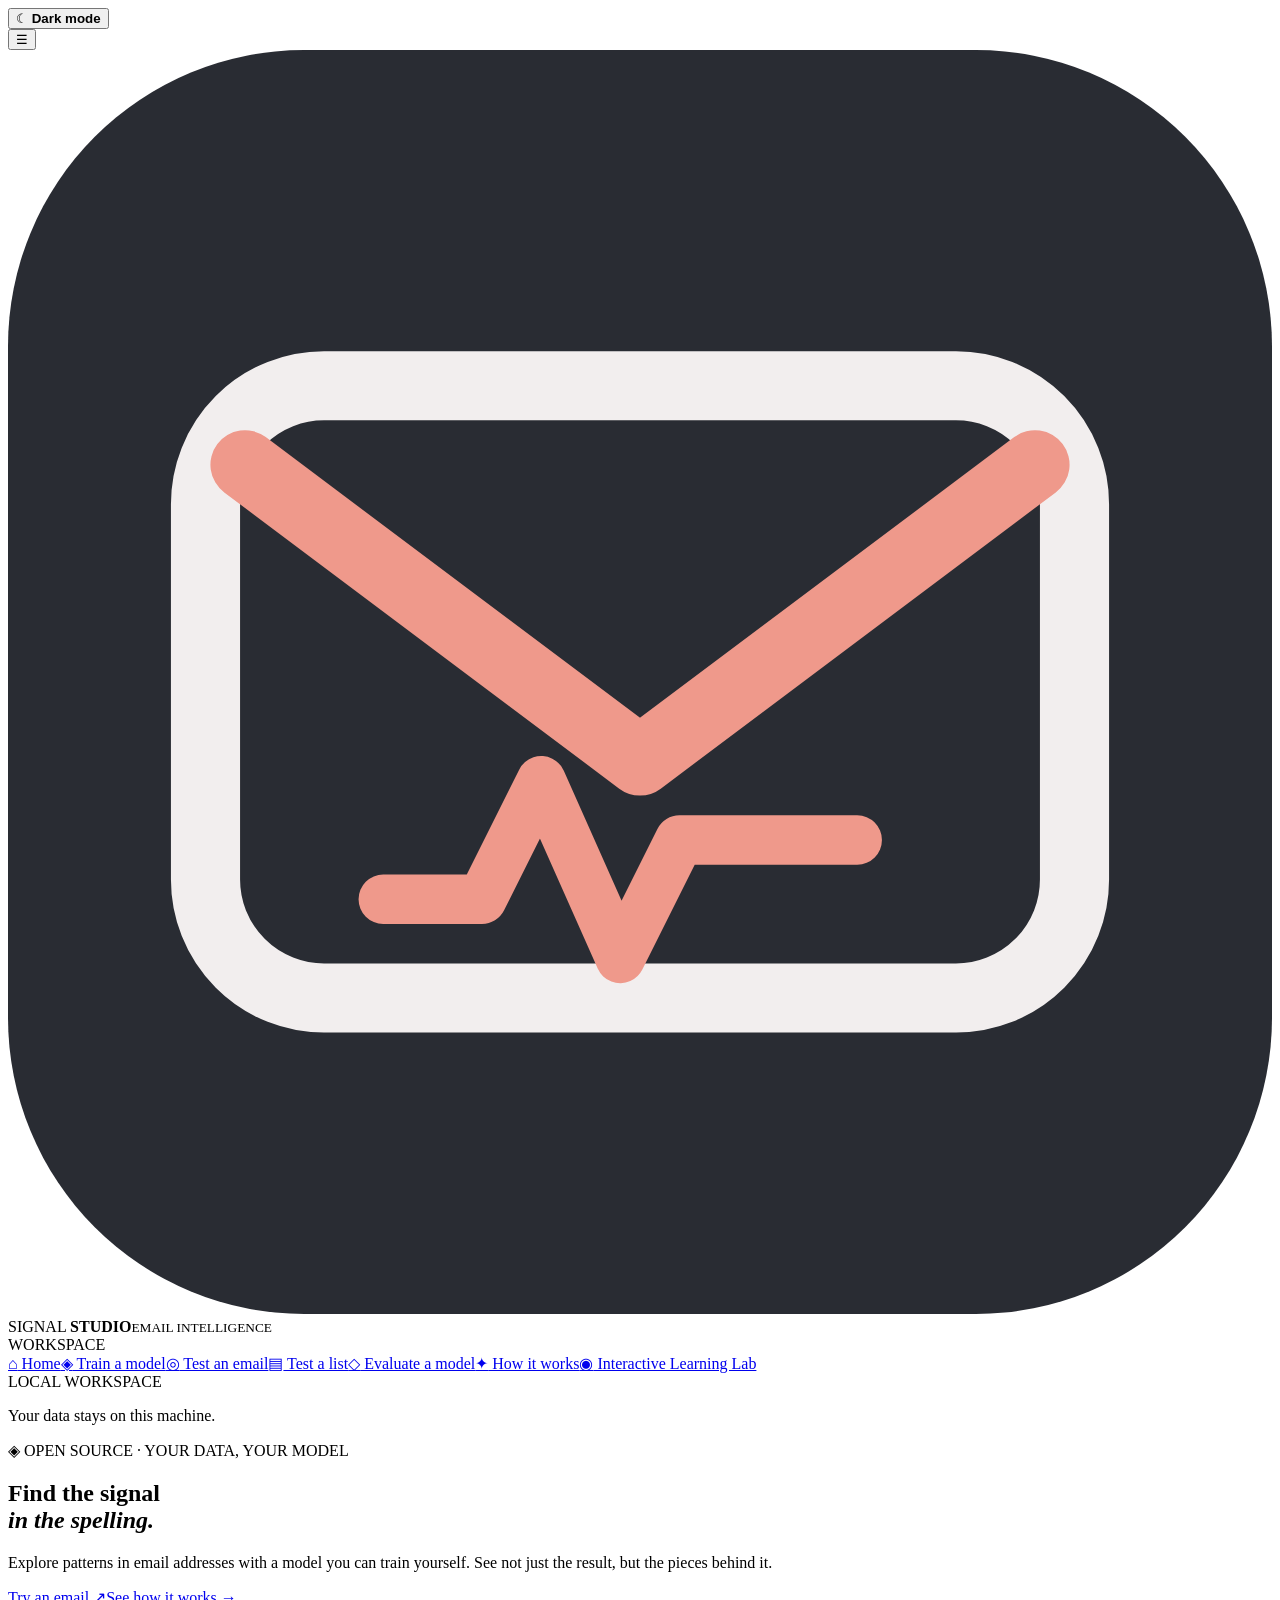
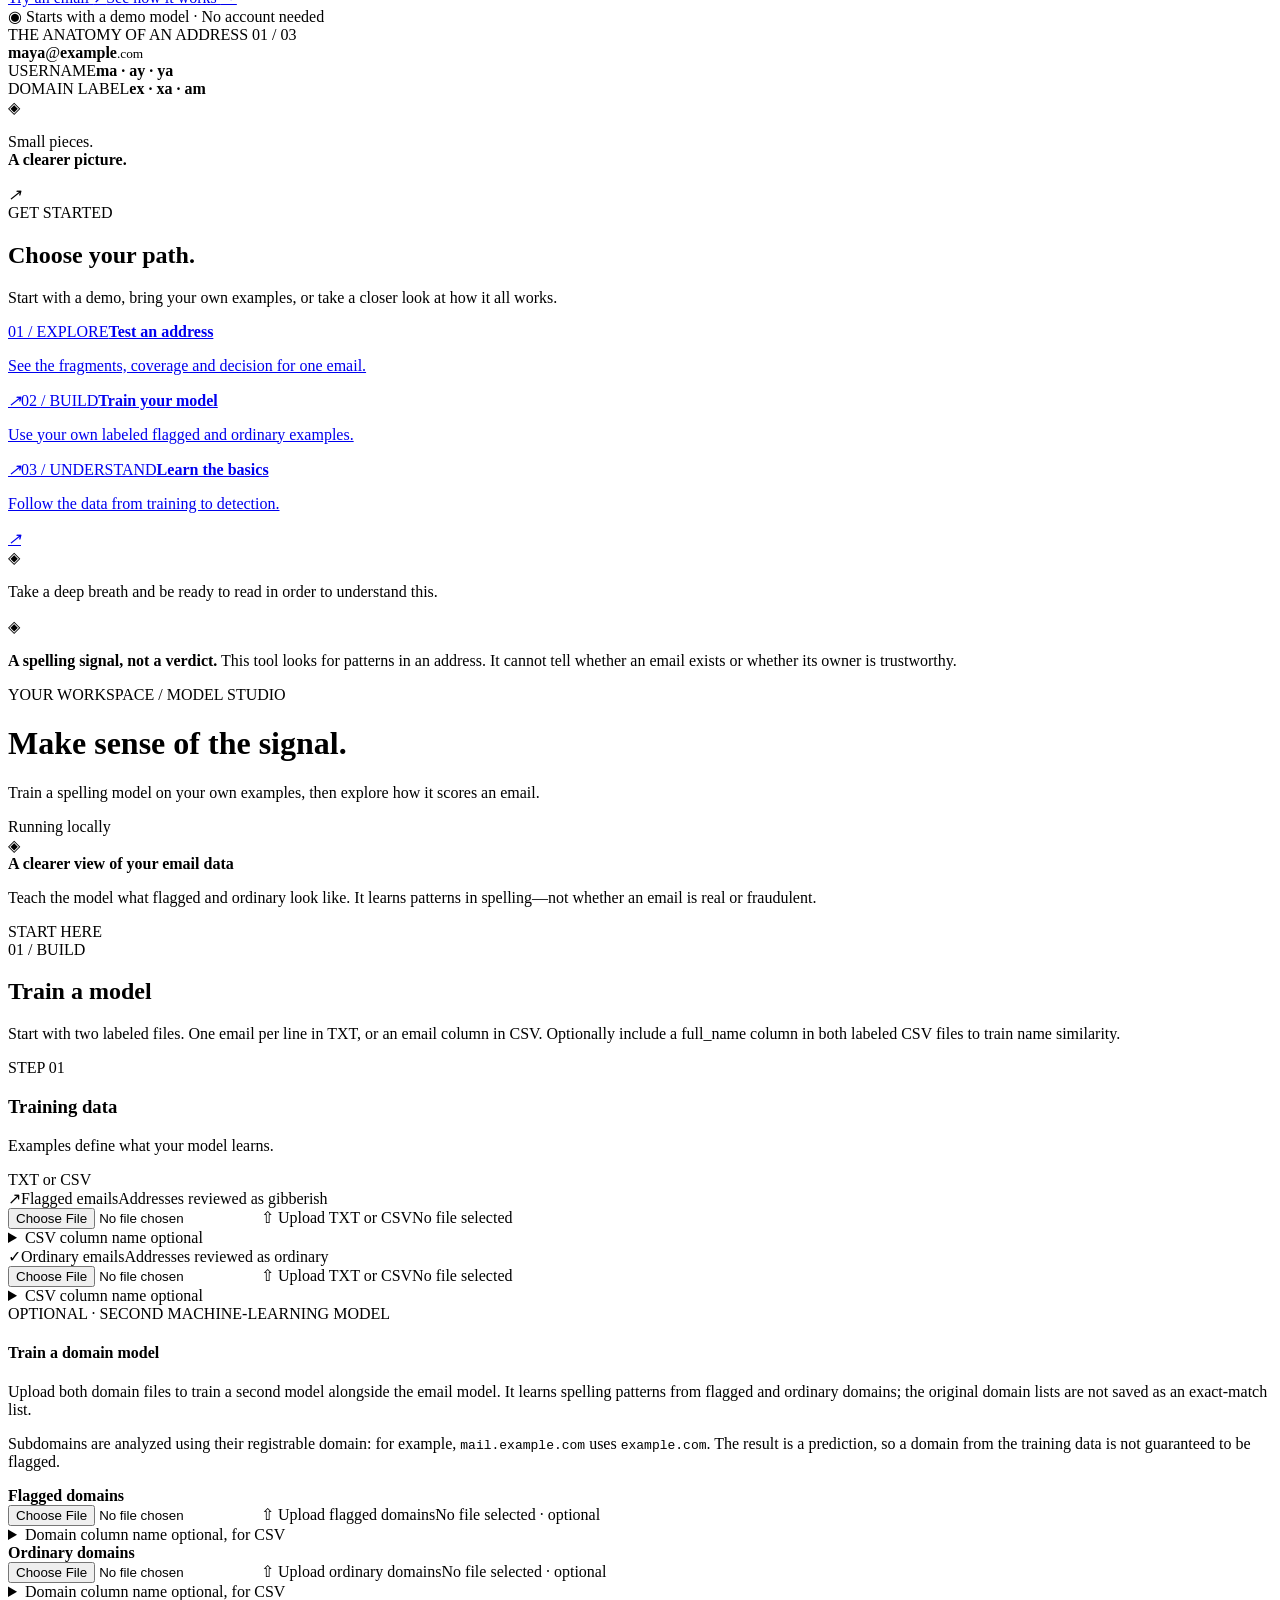
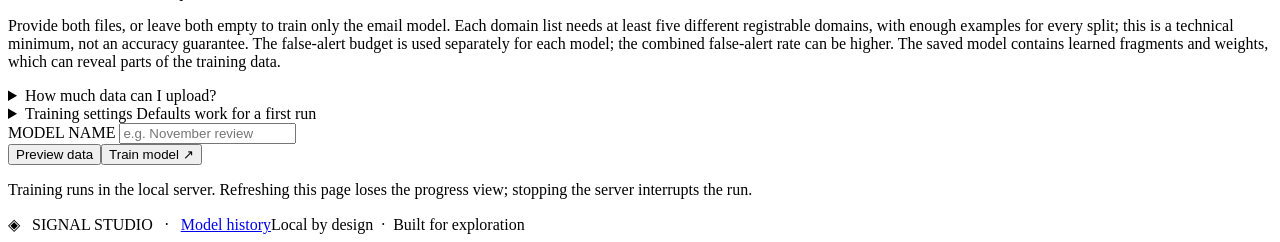
==== commit b64256e2: "Improve interactive learning lab and site logo" ====
--- a/ui/index.html
+++ b/ui/index.html
@@ -1,8 +1,8 @@
 <!doctype html>
 <html lang="en"><head><meta charset="utf-8"><meta name="viewport" content="width=device-width, initial-scale=1"><title>Signal Studio · Email detector</title><script>try{document.documentElement.dataset.theme=localStorage.getItem("signal-theme")==="dark"?"dark":"light"}catch(e){document.documentElement.dataset.theme="light"}</script><link rel="icon" type="image/svg+xml" href="/favicon.svg"><link rel="stylesheet" href="/style.css"><link rel="stylesheet" href="/guide.css"><link rel="stylesheet" href="/theme.css"></head>
-<body><button type="button" class="theme-toggle" id="theme-toggle" aria-label="Switch to dark mode"><span aria-hidden="true">☾</span> <b>Dark mode</b></button><div class="shell"><button class="menu-toggle" id="menu-toggle" type="button" aria-controls="side-menu" aria-expanded="true" aria-label="Collapse navigation">☰</button><aside id="side-menu"><div class="brand"><span class="brand-icon">✳</span><span>SIGNAL <b>STUDIO</b><small>EMAIL INTELLIGENCE</small></span></div><div class="side-label">WORKSPACE</div><nav><a href="#home"><span>⌂</span> Home</a><a class="active" href="#train"><span>◈</span> Train a model</a><a href="#test"><span>◎</span> Test an email</a><!-- MODEL_NAV --><a href="#batch"><span>▤</span> Test a list</a><a href="#evaluate"><span>◇</span> Evaluate a model</a><a href="#learn"><span>✦</span> How it works</a><a href="./model-lesson.html"><span>◉</span> Interactive Learning Lab</a></nav><div class="side-note"><span class="dot"></span> LOCAL WORKSPACE<p>Your data stays on this machine.</p></div></aside>
-<main><!-- BROWSER_MODELS --><section class="landing" data-view="home"><div class="landing-hero"><div><div class="landing-eyebrow"><span>✳</span> OPEN SOURCE · YOUR DATA, YOUR MODEL</div><h1>Find the signal<br><em>in the spelling.</em></h1><p>Explore patterns in email addresses with a model you can train yourself. See not just the result, but the pieces behind it.</p><div class="landing-actions"><a class="landing-primary" href="#test">Try an email <span>↗</span></a><a class="landing-secondary" href="#learn">See how it works <span>→</span></a></div><div class="landing-footnote"><span>◉</span> Starts with a demo model · No account needed</div></div><div class="landing-art" aria-hidden="true"><div class="art-caption">THE ANATOMY OF AN ADDRESS <span>01 / 03</span></div><div class="art-email"><b>maya</b><i>@</i><b>example</b><small>.com</small></div><div class="art-lines"><div><span>USERNAME</span><strong>ma · ay · ya</strong></div><div><span>DOMAIN LABEL</span><strong>ex · xa · am</strong></div></div><div class="art-bottom"><span>✳</span><p>Small pieces.<br><strong>A clearer picture.</strong></p><i>↗</i></div></div></div><div class="landing-path"><div class="landing-path-title"><span>GET STARTED</span><h2>Choose your path.</h2><p>Start with a demo, bring your own examples, or take a closer look at how it all works.</p></div><div class="landing-cards"><a href="#test"><span>01 / EXPLORE</span><b>Test an address</b><p>See the fragments, coverage and decision for one email.</p><i>↗</i></a><a href="#train"><span>02 / BUILD</span><b>Train your model</b><p>Use your own labeled flagged and ordinary examples.</p><i>↗</i></a><a href="#learn"><span>03 / UNDERSTAND</span><b>Learn the basics</b><p>Follow the data from training to detection.</p><i>↗</i></a></div></div><div class="reading-reminder"><span aria-hidden="true">✳</span><p>Take a deep breath and be ready to read in order to understand this.</p></div><div class="landing-note"><span>✳</span><p><strong>A spelling signal, not a verdict.</strong> This tool looks for patterns in an address. It cannot tell whether an email exists or whether its owner is trustworthy.</p></div></section><div data-view="train" class="view-intro"><header><div><div class="eyebrow">YOUR WORKSPACE <span>/</span> MODEL STUDIO</div><h1>Make sense of the signal.</h1><p>Train a spelling model on your own examples, then explore how it scores an email.</p></div><div class="local-pill"><span class="dot"></span> Running locally</div></header>
-<section class="intro"><div class="intro-icon">✳</div><div><strong>A clearer view of your email data</strong><p>Teach the model what flagged and ordinary look like. It learns patterns in spelling—not whether an email is real or fraudulent.</p></div><span class="intro-tag">START HERE</span></section></div>
+<body><button type="button" class="theme-toggle" id="theme-toggle" aria-label="Switch to dark mode"><span aria-hidden="true">☾</span> <b>Dark mode</b></button><div class="shell"><button class="menu-toggle" id="menu-toggle" type="button" aria-controls="side-menu" aria-expanded="true" aria-label="Collapse navigation">☰</button><aside id="side-menu"><div class="brand"><img class="brand-icon" src="./favicon.svg" alt="" aria-hidden="true"><span>SIGNAL <b>STUDIO</b><small>EMAIL INTELLIGENCE</small></span></div><div class="side-label">WORKSPACE</div><nav><a href="#home"><span>⌂</span> Home</a><a class="active" href="#train"><span>◈</span> Train a model</a><a href="#test"><span>◎</span> Test an email</a><!-- MODEL_NAV --><a href="#batch"><span>▤</span> Test a list</a><a href="#evaluate"><span>◇</span> Evaluate a model</a><a href="#learn"><span>✦</span> How it works</a><a href="./model-lesson.html"><span>◉</span> Interactive Learning Lab</a></nav><div class="side-note"><span class="dot"></span> LOCAL WORKSPACE<p>Your data stays on this machine.</p></div></aside>
+<main><!-- BROWSER_MODELS --><section class="landing" data-view="home"><div class="landing-hero"><div><div class="landing-eyebrow"><span>◈</span> OPEN SOURCE · YOUR DATA, YOUR MODEL</div><h1>Find the signal<br><em>in the spelling.</em></h1><p>Explore patterns in email addresses with a model you can train yourself. See not just the result, but the pieces behind it.</p><div class="landing-actions"><a class="landing-primary" href="#test">Try an email <span>↗</span></a><a class="landing-secondary" href="#learn">See how it works <span>→</span></a></div><div class="landing-footnote"><span>◉</span> Starts with a demo model · No account needed</div></div><div class="landing-art" aria-hidden="true"><div class="art-caption">THE ANATOMY OF AN ADDRESS <span>01 / 03</span></div><div class="art-email"><b>maya</b><i>@</i><b>example</b><small>.com</small></div><div class="art-lines"><div><span>USERNAME</span><strong>ma · ay · ya</strong></div><div><span>DOMAIN LABEL</span><strong>ex · xa · am</strong></div></div><div class="art-bottom"><span>◈</span><p>Small pieces.<br><strong>A clearer picture.</strong></p><i>↗</i></div></div></div><div class="landing-path"><div class="landing-path-title"><span>GET STARTED</span><h2>Choose your path.</h2><p>Start with a demo, bring your own examples, or take a closer look at how it all works.</p></div><div class="landing-cards"><a href="#test"><span>01 / EXPLORE</span><b>Test an address</b><p>See the fragments, coverage and decision for one email.</p><i>↗</i></a><a href="#train"><span>02 / BUILD</span><b>Train your model</b><p>Use your own labeled flagged and ordinary examples.</p><i>↗</i></a><a href="#learn"><span>03 / UNDERSTAND</span><b>Learn the basics</b><p>Follow the data from training to detection.</p><i>↗</i></a></div></div><div class="reading-reminder"><span aria-hidden="true">◈</span><p>Take a deep breath and be ready to read in order to understand this.</p></div><div class="landing-note"><span>◈</span><p><strong>A spelling signal, not a verdict.</strong> This tool looks for patterns in an address. It cannot tell whether an email exists or whether its owner is trustworthy.</p></div></section><div data-view="train" class="view-intro"><header><div><div class="eyebrow">YOUR WORKSPACE <span>/</span> MODEL STUDIO</div><h1>Make sense of the signal.</h1><p>Train a spelling model on your own examples, then explore how it scores an email.</p></div><div class="local-pill"><span class="dot"></span> Running locally</div></header>
+<section class="intro"><div class="intro-icon">◈</div><div><strong>A clearer view of your email data</strong><p>Teach the model what flagged and ordinary look like. It learns patterns in spelling—not whether an email is real or fraudulent.</p></div><span class="intro-tag">START HERE</span></section></div>
 <section class="feature-view" data-view="train"><div class="section-heading" id="train"><div><div class="kicker">01 / BUILD</div><h2>Train a model</h2><p>Start with two labeled files. One email per line in TXT, or an email column in CSV. Optionally include a full_name column in both labeled CSV files to train name similarity.</p></div><span class="step">STEP 01</span></div>
 <section class="card"><div class="card-head"><div><h3>Training data</h3><p>Examples define what your model learns.</p></div><span class="badge">TXT or CSV</span></div><div class="upload-grid"><div class="upload"><span class="upload-icon coral" aria-hidden="true">↗</span><span class="upload-title">Flagged emails</span><span class="upload-desc">Addresses reviewed as gibberish</span><div class="file-picker"><input id="flagged" type="file" accept=".txt,.csv" aria-label="Upload flagged emails TXT or CSV" aria-describedby="flagged-file-name"><label for="flagged" class="file-button"><span aria-hidden="true">⇧</span> Upload TXT or CSV</label><span class="file-selected" id="flagged-file-name" aria-live="polite">No file selected</span></div><details class="csv-options"><summary>CSV column name <span>optional</span></summary><label for="flagged-column">Column name in your CSV file</label><input class="column" id="flagged-column" placeholder="e.g. contact_email" aria-describedby="flagged-column-help"><small id="flagged-column-help">Enter a column header, not an email address. Leave blank to detect email, email address, or email_address automatically. Not needed for TXT files.</small></details></div><div class="upload"><span class="upload-icon green" aria-hidden="true">✓</span><span class="upload-title">Ordinary emails</span><span class="upload-desc">Addresses reviewed as ordinary</span><div class="file-picker"><input id="ordinary" type="file" accept=".txt,.csv" aria-label="Upload ordinary emails TXT or CSV" aria-describedby="ordinary-file-name"><label for="ordinary" class="file-button"><span aria-hidden="true">⇧</span> Upload TXT or CSV</label><span class="file-selected" id="ordinary-file-name" aria-live="polite">No file selected</span></div><details class="csv-options"><summary>CSV column name <span>optional</span></summary><label for="ordinary-column">Column name in your CSV file</label><input class="column" id="ordinary-column" placeholder="e.g. contact_email" aria-describedby="ordinary-column-help"><small id="ordinary-column-help">Enter a column header, not an email address. Leave blank to detect email, email address, or email_address automatically. Not needed for TXT files.</small></details></div></div><section class="domain-upload" aria-labelledby="domain-upload-title"><div><span class="domain-eyebrow">OPTIONAL · SECOND MACHINE-LEARNING MODEL</span><h4 id="domain-upload-title">Train a domain model</h4><p>Upload both domain files to train a second model alongside the email model. It learns spelling patterns from flagged and ordinary domains; the original domain lists are not saved as an exact-match list.</p><p>Subdomains are analyzed using their registrable domain: for example, <code>mail.example.com</code> uses <code>example.com</code>. The result is a prediction, so a domain from the training data is not guaranteed to be flagged.</p></div><div class="domain-files"><div class="domain-file"><strong>Flagged domains</strong><div class="file-picker"><input id="flagged-domains" type="file" accept=".txt,.csv" aria-label="Upload flagged domains TXT or CSV" aria-describedby="flagged-domains-file-name"><label for="flagged-domains" class="file-button"><span aria-hidden="true">⇧</span> Upload flagged domains</label><span class="file-selected" id="flagged-domains-file-name" aria-live="polite">No file selected · optional</span></div><details class="csv-options"><summary>Domain column name <span>optional, for CSV</span></summary><label for="flagged-domains-column">Column name in your CSV file</label><input class="column" id="flagged-domains-column" placeholder="e.g. domain" aria-describedby="flagged-domains-help"><small id="flagged-domains-help">Leave blank for a one-column list or a header named domain, domain_name, domain name, host, or hostname. Use full domains, not URLs or email addresses.</small></details></div><div class="domain-file"><strong>Ordinary domains</strong><div class="file-picker"><input id="ordinary-domains" type="file" accept=".txt,.csv" aria-label="Upload ordinary domains TXT or CSV" aria-describedby="ordinary-domains-file-name"><label for="ordinary-domains" class="file-button"><span aria-hidden="true">⇧</span> Upload ordinary domains</label><span class="file-selected" id="ordinary-domains-file-name" aria-live="polite">No file selected · optional</span></div><details class="csv-options"><summary>Domain column name <span>optional, for CSV</span></summary><label for="ordinary-domains-column">Column name in your CSV file</label><input class="column" id="ordinary-domains-column" placeholder="e.g. domain" aria-describedby="ordinary-domains-help"><small id="ordinary-domains-help">Leave blank for a one-column list or a header named domain, domain_name, domain name, host, or hostname. Use full domains, not URLs or email addresses.</small></details></div></div><p>Provide both files, or leave both empty to train only the email model. Each domain list needs at least five different registrable domains, with enough examples for every split; this is a technical minimum, not an accuracy guarantee. The false-alert budget is used separately for each model; the combined false-alert rate can be higher. The saved model contains learned fragments and weights, which can reveal parts of the training data.</p></section><details class="training-limits"><summary>How much data can I upload?</summary><p>The local app accepts up to 20 MiB for the entire training request, including both files and JSON encoding. The actual combined file size must be smaller. Training uses memory, so your computer can reach a practical limit sooner.</p><p>Both lists need at least 5 distinct eligible username groups each, and each split must contain both labels. This is only a technical minimum; more representative examples are needed to assess quality. The vocabulary is capped at 50,000 features.</p></details><details class="advanced-settings"><summary>Training settings <span>Defaults work for a first run</span></summary><div class="settings-grid"><label>MINIMUM FRAGMENT FREQUENCY<input id="train-min-df" type="number" min="1" step="1" value="2"><small>Keep fragments seen in at least this many training addresses.</small></label><label>MINIMUM COVERAGE (%)<input id="train-coverage" type="number" min="0" max="100" step="any" value="20"><small>Below this fraction in either component, the model abstains.</small></label><label>VALIDATION FALSE-ALERT BUDGET (%)<input id="train-fpr" type="number" min="0" max="100" step="any" value="5"><small>Empirical maximum during cutoff selection; not a future guarantee.</small></label></div></details><div class="training-options"><label>MODEL NAME <input id="model-name" placeholder="e.g. November review"></label><div class="actions"><button class="secondary" id="preview">Preview data</button><button class="primary" id="train-button">Train model <span>↗</span></button></div></div><p class="training-note">Training runs in the local server. Refreshing this page loses the progress view; stopping the server interrupts the run.</p><div id="training-status" class="status" role="status" aria-live="polite"></div><div id="preview-result"></div><div id="train-result"></div></section>
 </section><section class="feature-view" data-view="test" hidden><div class="section-heading test-heading" id="test"><div><div class="kicker">02 / EXPLORE</div><h2>Test an email</h2><p>See the decision, coverage, and the fragments behind the score.</p></div><span class="step">STEP 02</span></div>
@@ -13,4 +13,4 @@
 <section class="card"><div class="card-head"><div><h3>Independent holdout</h3><p>Choose labeled emails from an independent source, ideally collected later. For a two-model check, keep their domains independent of both training datasets too.</p></div><span class="badge">TXT or CSV</span></div><div class="holdout-model"><label>MODEL<select id="evaluate-model"></select></label></div><div class="upload-grid"><div class="upload"><span class="upload-icon coral" aria-hidden="true">↗</span><span class="upload-title">Flagged holdout</span><span class="upload-desc">Known gibberish examples, not used for training</span><div class="file-picker"><input id="evaluate-flagged" type="file" accept=".txt,.csv" aria-label="Upload flagged holdout TXT or CSV" aria-describedby="evaluate-flagged-file-name"><label for="evaluate-flagged" class="file-button"><span aria-hidden="true">⇧</span> Upload TXT or CSV</label><span class="file-selected" id="evaluate-flagged-file-name" aria-live="polite">No file selected</span></div><details class="csv-options"><summary>CSV column name <span>optional</span></summary><label for="evaluate-flagged-column">Column name in your CSV file</label><input class="column" id="evaluate-flagged-column" placeholder="e.g. contact_email" aria-describedby="evaluate-flagged-column-help"><small id="evaluate-flagged-column-help">Enter a column header, not an email address. Leave blank to detect email, email address, or email_address automatically. Not needed for TXT files.</small></details></div><div class="upload"><span class="upload-icon green" aria-hidden="true">✓</span><span class="upload-title">Ordinary holdout</span><span class="upload-desc">Known ordinary examples, not used for training</span><div class="file-picker"><input id="evaluate-ordinary" type="file" accept=".txt,.csv" aria-label="Upload ordinary holdout TXT or CSV" aria-describedby="evaluate-ordinary-file-name"><label for="evaluate-ordinary" class="file-button"><span aria-hidden="true">⇧</span> Upload TXT or CSV</label><span class="file-selected" id="evaluate-ordinary-file-name" aria-live="polite">No file selected</span></div><details class="csv-options"><summary>CSV column name <span>optional</span></summary><label for="evaluate-ordinary-column">Column name in your CSV file</label><input class="column" id="evaluate-ordinary-column" placeholder="e.g. contact_email" aria-describedby="evaluate-ordinary-column-help"><small id="evaluate-ordinary-column-help">Enter a column header, not an email address. Leave blank to detect email, email address, or email_address automatically. Not needed for TXT files.</small></details></div></div><div class="holdout-actions"><button class="primary" id="evaluate-run">Evaluate model <span>↗</span></button></div><div id="evaluate-status" class="status" role="status" aria-live="polite"></div><div id="evaluate-result"></div></section>
 </section><section class="feature-view" data-view="history" hidden><div class="section-heading" id="history"><div><div class="kicker">05 / COMPARE</div><h2>Model history</h2><p>Inspect saved runs and compare their training reports.</p></div><span class="step">STEP 05</span></div>
 <section class="card"><div class="card-head"><div><h3>Saved models</h3><p>Select a model to use across testing, bulk analysis, and evaluation.</p></div><button class="secondary" id="history-refresh">Refresh</button></div><div id="history-status" class="status" role="status" aria-live="polite"></div><div id="history-list"></div><div class="result"><h4>Compare two models</h4><p>These are each run’s own held-out test results. Different datasets or splits are not a fair head-to-head comparison; evaluate both on the same independent holdout.</p><div class="compare-selectors"><label>FIRST MODEL<select id="compare-first"></select></label><label>SECOND MODEL<select id="compare-second"></select></label></div><div id="compare-output"></div></div></section>
-</section><!-- LEARN_PAGE --><footer><span>✳ &nbsp; SIGNAL STUDIO &nbsp; · &nbsp; <a href="#history">Model history</a></span><span>Local by design &nbsp;·&nbsp; Built for exploration</span></footer></main></div><script src="/review.js"></script><script src="/app.js"></script><script src="/routes.js"></script><script src="/learn.js"></script></body></html>
+</section><!-- LEARN_PAGE --><footer><span>◈ &nbsp; SIGNAL STUDIO &nbsp; · &nbsp; <a href="#history">Model history</a></span><span>Local by design &nbsp;·&nbsp; Built for exploration</span></footer></main></div><script src="/review.js"></script><script src="/app.js"></script><script src="/routes.js"></script><script src="/learn.js"></script></body></html>
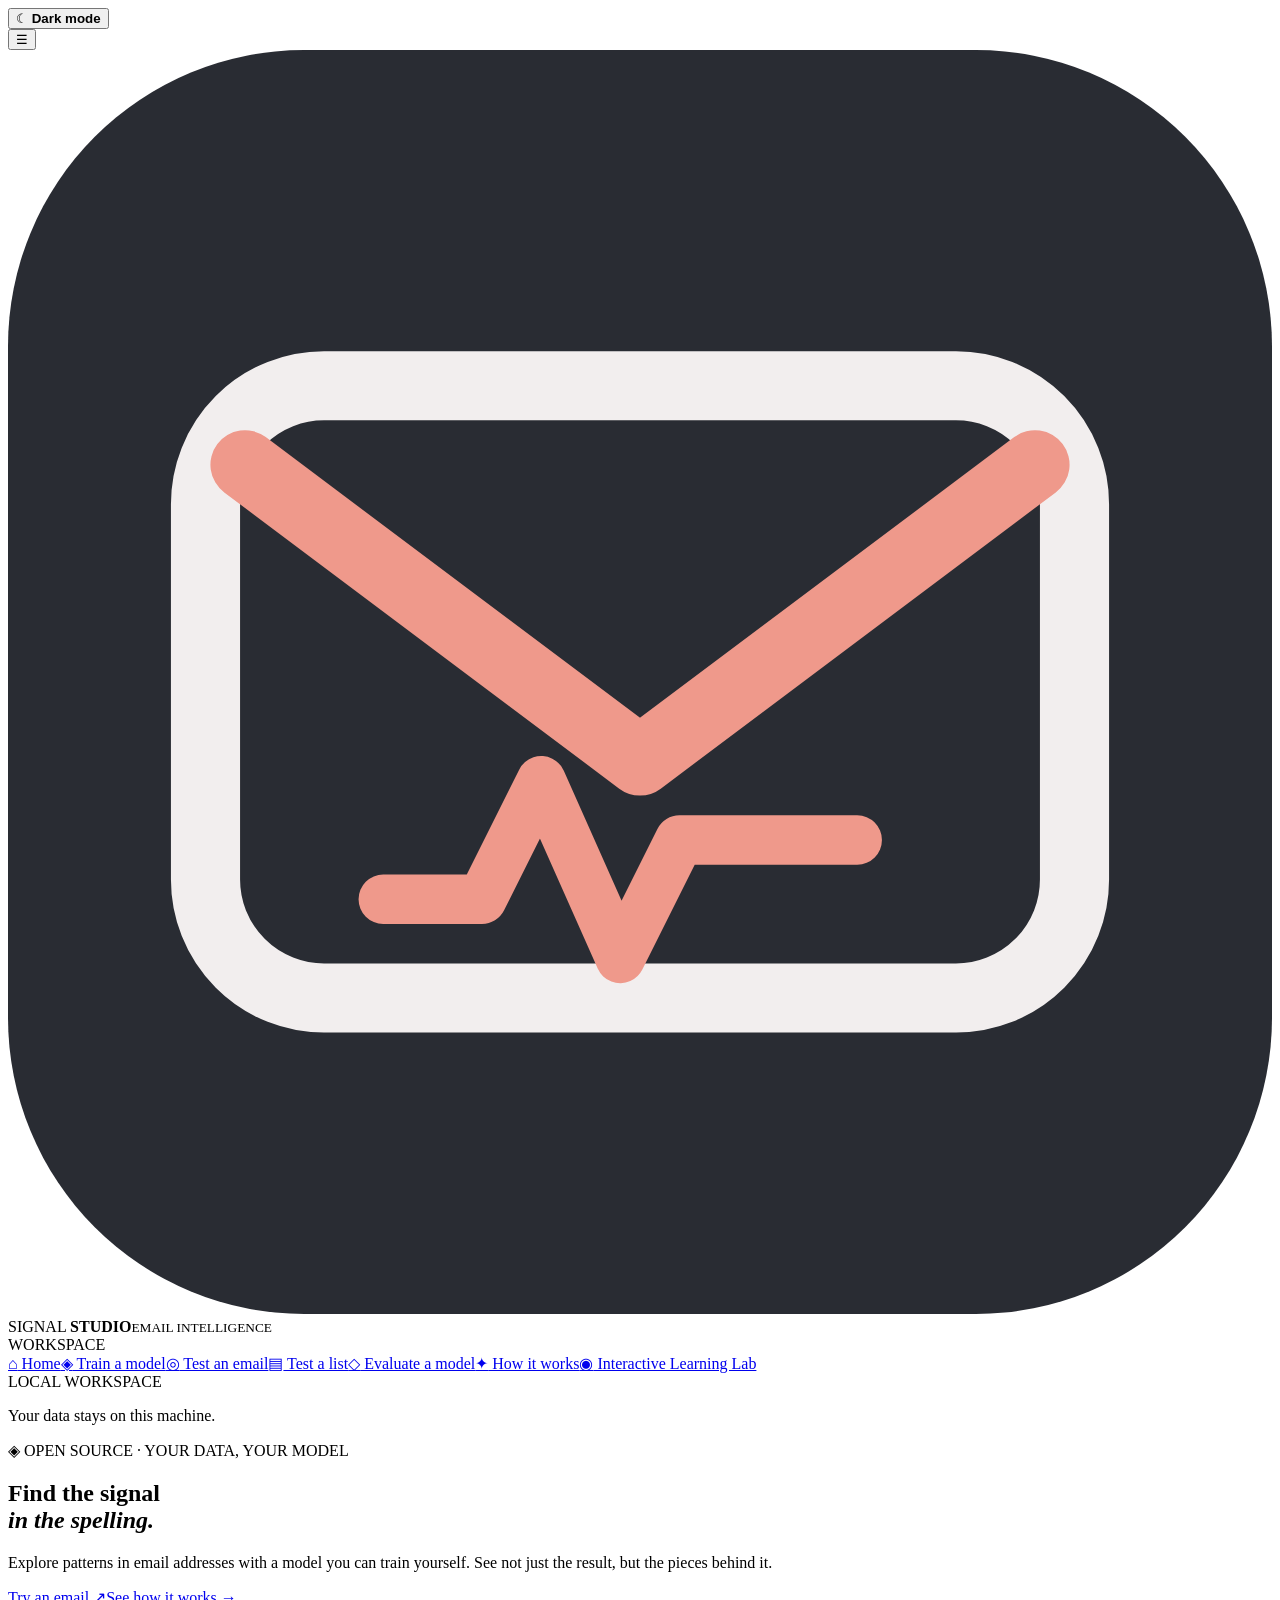
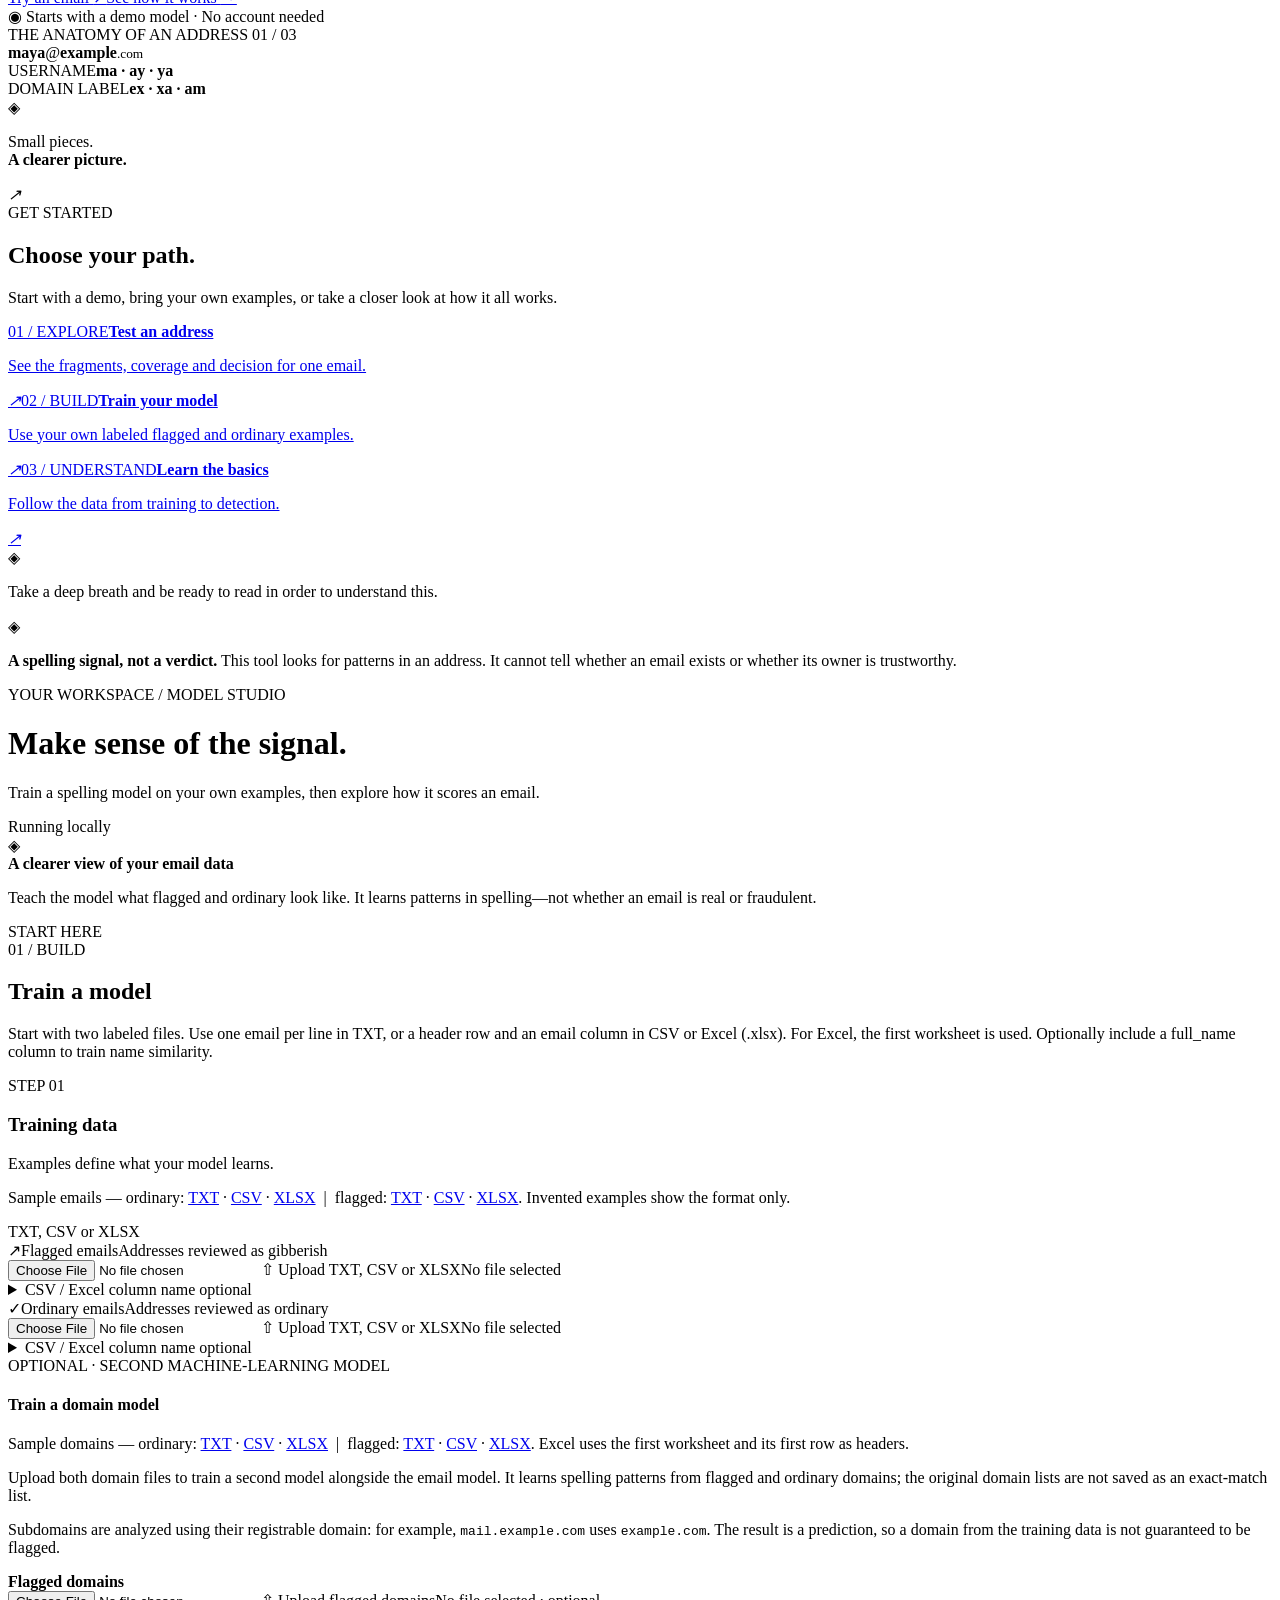
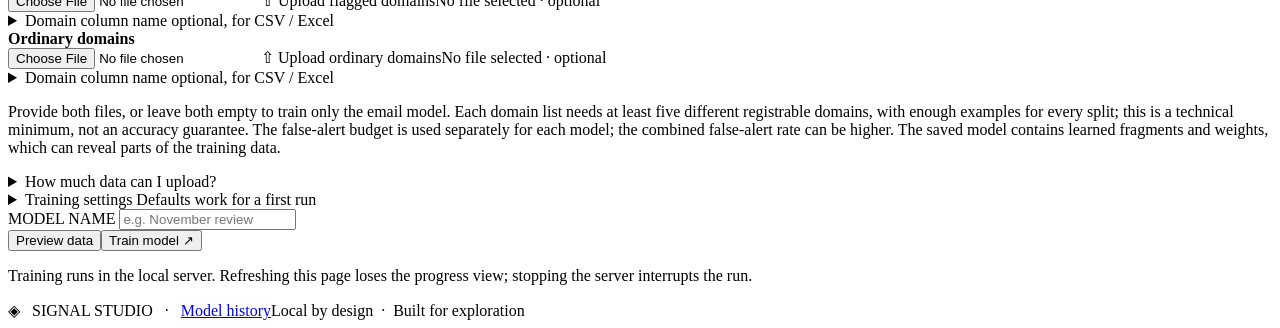
==== commit 820e5818: "Support Excel uploads and sample files" ====
--- a/ui/index.html
+++ b/ui/index.html
@@ -3,14 +3,14 @@
 <body><button type="button" class="theme-toggle" id="theme-toggle" aria-label="Switch to dark mode"><span aria-hidden="true">☾</span> <b>Dark mode</b></button><div class="shell"><button class="menu-toggle" id="menu-toggle" type="button" aria-controls="side-menu" aria-expanded="true" aria-label="Collapse navigation">☰</button><aside id="side-menu"><div class="brand"><img class="brand-icon" src="./favicon.svg" alt="" aria-hidden="true"><span>SIGNAL <b>STUDIO</b><small>EMAIL INTELLIGENCE</small></span></div><div class="side-label">WORKSPACE</div><nav><a href="#home"><span>⌂</span> Home</a><a class="active" href="#train"><span>◈</span> Train a model</a><a href="#test"><span>◎</span> Test an email</a><!-- MODEL_NAV --><a href="#batch"><span>▤</span> Test a list</a><a href="#evaluate"><span>◇</span> Evaluate a model</a><a href="#learn"><span>✦</span> How it works</a><a href="./model-lesson.html"><span>◉</span> Interactive Learning Lab</a></nav><div class="side-note"><span class="dot"></span> LOCAL WORKSPACE<p>Your data stays on this machine.</p></div></aside>
 <main><!-- BROWSER_MODELS --><section class="landing" data-view="home"><div class="landing-hero"><div><div class="landing-eyebrow"><span>◈</span> OPEN SOURCE · YOUR DATA, YOUR MODEL</div><h1>Find the signal<br><em>in the spelling.</em></h1><p>Explore patterns in email addresses with a model you can train yourself. See not just the result, but the pieces behind it.</p><div class="landing-actions"><a class="landing-primary" href="#test">Try an email <span>↗</span></a><a class="landing-secondary" href="#learn">See how it works <span>→</span></a></div><div class="landing-footnote"><span>◉</span> Starts with a demo model · No account needed</div></div><div class="landing-art" aria-hidden="true"><div class="art-caption">THE ANATOMY OF AN ADDRESS <span>01 / 03</span></div><div class="art-email"><b>maya</b><i>@</i><b>example</b><small>.com</small></div><div class="art-lines"><div><span>USERNAME</span><strong>ma · ay · ya</strong></div><div><span>DOMAIN LABEL</span><strong>ex · xa · am</strong></div></div><div class="art-bottom"><span>◈</span><p>Small pieces.<br><strong>A clearer picture.</strong></p><i>↗</i></div></div></div><div class="landing-path"><div class="landing-path-title"><span>GET STARTED</span><h2>Choose your path.</h2><p>Start with a demo, bring your own examples, or take a closer look at how it all works.</p></div><div class="landing-cards"><a href="#test"><span>01 / EXPLORE</span><b>Test an address</b><p>See the fragments, coverage and decision for one email.</p><i>↗</i></a><a href="#train"><span>02 / BUILD</span><b>Train your model</b><p>Use your own labeled flagged and ordinary examples.</p><i>↗</i></a><a href="#learn"><span>03 / UNDERSTAND</span><b>Learn the basics</b><p>Follow the data from training to detection.</p><i>↗</i></a></div></div><div class="reading-reminder"><span aria-hidden="true">◈</span><p>Take a deep breath and be ready to read in order to understand this.</p></div><div class="landing-note"><span>◈</span><p><strong>A spelling signal, not a verdict.</strong> This tool looks for patterns in an address. It cannot tell whether an email exists or whether its owner is trustworthy.</p></div></section><div data-view="train" class="view-intro"><header><div><div class="eyebrow">YOUR WORKSPACE <span>/</span> MODEL STUDIO</div><h1>Make sense of the signal.</h1><p>Train a spelling model on your own examples, then explore how it scores an email.</p></div><div class="local-pill"><span class="dot"></span> Running locally</div></header>
 <section class="intro"><div class="intro-icon">◈</div><div><strong>A clearer view of your email data</strong><p>Teach the model what flagged and ordinary look like. It learns patterns in spelling—not whether an email is real or fraudulent.</p></div><span class="intro-tag">START HERE</span></section></div>
-<section class="feature-view" data-view="train"><div class="section-heading" id="train"><div><div class="kicker">01 / BUILD</div><h2>Train a model</h2><p>Start with two labeled files. One email per line in TXT, or an email column in CSV. Optionally include a full_name column in both labeled CSV files to train name similarity.</p></div><span class="step">STEP 01</span></div>
-<section class="card"><div class="card-head"><div><h3>Training data</h3><p>Examples define what your model learns.</p></div><span class="badge">TXT or CSV</span></div><div class="upload-grid"><div class="upload"><span class="upload-icon coral" aria-hidden="true">↗</span><span class="upload-title">Flagged emails</span><span class="upload-desc">Addresses reviewed as gibberish</span><div class="file-picker"><input id="flagged" type="file" accept=".txt,.csv" aria-label="Upload flagged emails TXT or CSV" aria-describedby="flagged-file-name"><label for="flagged" class="file-button"><span aria-hidden="true">⇧</span> Upload TXT or CSV</label><span class="file-selected" id="flagged-file-name" aria-live="polite">No file selected</span></div><details class="csv-options"><summary>CSV column name <span>optional</span></summary><label for="flagged-column">Column name in your CSV file</label><input class="column" id="flagged-column" placeholder="e.g. contact_email" aria-describedby="flagged-column-help"><small id="flagged-column-help">Enter a column header, not an email address. Leave blank to detect email, email address, or email_address automatically. Not needed for TXT files.</small></details></div><div class="upload"><span class="upload-icon green" aria-hidden="true">✓</span><span class="upload-title">Ordinary emails</span><span class="upload-desc">Addresses reviewed as ordinary</span><div class="file-picker"><input id="ordinary" type="file" accept=".txt,.csv" aria-label="Upload ordinary emails TXT or CSV" aria-describedby="ordinary-file-name"><label for="ordinary" class="file-button"><span aria-hidden="true">⇧</span> Upload TXT or CSV</label><span class="file-selected" id="ordinary-file-name" aria-live="polite">No file selected</span></div><details class="csv-options"><summary>CSV column name <span>optional</span></summary><label for="ordinary-column">Column name in your CSV file</label><input class="column" id="ordinary-column" placeholder="e.g. contact_email" aria-describedby="ordinary-column-help"><small id="ordinary-column-help">Enter a column header, not an email address. Leave blank to detect email, email address, or email_address automatically. Not needed for TXT files.</small></details></div></div><section class="domain-upload" aria-labelledby="domain-upload-title"><div><span class="domain-eyebrow">OPTIONAL · SECOND MACHINE-LEARNING MODEL</span><h4 id="domain-upload-title">Train a domain model</h4><p>Upload both domain files to train a second model alongside the email model. It learns spelling patterns from flagged and ordinary domains; the original domain lists are not saved as an exact-match list.</p><p>Subdomains are analyzed using their registrable domain: for example, <code>mail.example.com</code> uses <code>example.com</code>. The result is a prediction, so a domain from the training data is not guaranteed to be flagged.</p></div><div class="domain-files"><div class="domain-file"><strong>Flagged domains</strong><div class="file-picker"><input id="flagged-domains" type="file" accept=".txt,.csv" aria-label="Upload flagged domains TXT or CSV" aria-describedby="flagged-domains-file-name"><label for="flagged-domains" class="file-button"><span aria-hidden="true">⇧</span> Upload flagged domains</label><span class="file-selected" id="flagged-domains-file-name" aria-live="polite">No file selected · optional</span></div><details class="csv-options"><summary>Domain column name <span>optional, for CSV</span></summary><label for="flagged-domains-column">Column name in your CSV file</label><input class="column" id="flagged-domains-column" placeholder="e.g. domain" aria-describedby="flagged-domains-help"><small id="flagged-domains-help">Leave blank for a one-column list or a header named domain, domain_name, domain name, host, or hostname. Use full domains, not URLs or email addresses.</small></details></div><div class="domain-file"><strong>Ordinary domains</strong><div class="file-picker"><input id="ordinary-domains" type="file" accept=".txt,.csv" aria-label="Upload ordinary domains TXT or CSV" aria-describedby="ordinary-domains-file-name"><label for="ordinary-domains" class="file-button"><span aria-hidden="true">⇧</span> Upload ordinary domains</label><span class="file-selected" id="ordinary-domains-file-name" aria-live="polite">No file selected · optional</span></div><details class="csv-options"><summary>Domain column name <span>optional, for CSV</span></summary><label for="ordinary-domains-column">Column name in your CSV file</label><input class="column" id="ordinary-domains-column" placeholder="e.g. domain" aria-describedby="ordinary-domains-help"><small id="ordinary-domains-help">Leave blank for a one-column list or a header named domain, domain_name, domain name, host, or hostname. Use full domains, not URLs or email addresses.</small></details></div></div><p>Provide both files, or leave both empty to train only the email model. Each domain list needs at least five different registrable domains, with enough examples for every split; this is a technical minimum, not an accuracy guarantee. The false-alert budget is used separately for each model; the combined false-alert rate can be higher. The saved model contains learned fragments and weights, which can reveal parts of the training data.</p></section><details class="training-limits"><summary>How much data can I upload?</summary><p>The local app accepts up to 20 MiB for the entire training request, including both files and JSON encoding. The actual combined file size must be smaller. Training uses memory, so your computer can reach a practical limit sooner.</p><p>Both lists need at least 5 distinct eligible username groups each, and each split must contain both labels. This is only a technical minimum; more representative examples are needed to assess quality. The vocabulary is capped at 50,000 features.</p></details><details class="advanced-settings"><summary>Training settings <span>Defaults work for a first run</span></summary><div class="settings-grid"><label>MINIMUM FRAGMENT FREQUENCY<input id="train-min-df" type="number" min="1" step="1" value="2"><small>Keep fragments seen in at least this many training addresses.</small></label><label>MINIMUM COVERAGE (%)<input id="train-coverage" type="number" min="0" max="100" step="any" value="20"><small>Below this fraction in either component, the model abstains.</small></label><label>VALIDATION FALSE-ALERT BUDGET (%)<input id="train-fpr" type="number" min="0" max="100" step="any" value="5"><small>Empirical maximum during cutoff selection; not a future guarantee.</small></label></div></details><div class="training-options"><label>MODEL NAME <input id="model-name" placeholder="e.g. November review"></label><div class="actions"><button class="secondary" id="preview">Preview data</button><button class="primary" id="train-button">Train model <span>↗</span></button></div></div><p class="training-note">Training runs in the local server. Refreshing this page loses the progress view; stopping the server interrupts the run.</p><div id="training-status" class="status" role="status" aria-live="polite"></div><div id="preview-result"></div><div id="train-result"></div></section>
+<section class="feature-view" data-view="train"><div class="section-heading" id="train"><div><div class="kicker">01 / BUILD</div><h2>Train a model</h2><p>Start with two labeled files. Use one email per line in TXT, or a header row and an email column in CSV or Excel (.xlsx). For Excel, the first worksheet is used. Optionally include a full_name column to train name similarity.</p></div><span class="step">STEP 01</span></div>
+<section class="card"><div class="card-head"><div><h3>Training data</h3><p>Examples define what your model learns.</p><p>Sample emails — ordinary: <a href="./sample-ordinary-emails.txt" download> TXT</a> · <a href="./sample-ordinary-emails.csv" download> CSV</a> · <a href="./sample-ordinary-emails.xlsx" download> XLSX</a> &nbsp;|&nbsp; flagged: <a href="./sample-flagged-emails.txt" download> TXT</a> · <a href="./sample-flagged-emails.csv" download> CSV</a> · <a href="./sample-flagged-emails.xlsx" download> XLSX</a>. Invented examples show the format only.</p></div><span class="badge">TXT, CSV or XLSX</span></div><div class="upload-grid"><div class="upload"><span class="upload-icon coral" aria-hidden="true">↗</span><span class="upload-title">Flagged emails</span><span class="upload-desc">Addresses reviewed as gibberish</span><div class="file-picker"><input id="flagged" type="file" accept=".txt,.csv,.xlsx" aria-label="Upload flagged emails TXT, CSV or XLSX" aria-describedby="flagged-file-name"><label for="flagged" class="file-button"><span aria-hidden="true">⇧</span> Upload TXT, CSV or XLSX</label><span class="file-selected" id="flagged-file-name" aria-live="polite">No file selected</span></div><details class="csv-options"><summary>CSV / Excel column name <span>optional</span></summary><label for="flagged-column">Column header in your CSV or Excel file</label><input class="column" id="flagged-column" placeholder="e.g. contact_email" aria-describedby="flagged-column-help"><small id="flagged-column-help">Enter a column header, not an email address. Leave blank to detect email, email address, or email_address automatically. Not needed for TXT files. Excel uses the first worksheet and its first row as headers; paste formulas as values before upload.</small></details></div><div class="upload"><span class="upload-icon green" aria-hidden="true">✓</span><span class="upload-title">Ordinary emails</span><span class="upload-desc">Addresses reviewed as ordinary</span><div class="file-picker"><input id="ordinary" type="file" accept=".txt,.csv,.xlsx" aria-label="Upload ordinary emails TXT, CSV or XLSX" aria-describedby="ordinary-file-name"><label for="ordinary" class="file-button"><span aria-hidden="true">⇧</span> Upload TXT, CSV or XLSX</label><span class="file-selected" id="ordinary-file-name" aria-live="polite">No file selected</span></div><details class="csv-options"><summary>CSV / Excel column name <span>optional</span></summary><label for="ordinary-column">Column header in your CSV or Excel file</label><input class="column" id="ordinary-column" placeholder="e.g. contact_email" aria-describedby="ordinary-column-help"><small id="ordinary-column-help">Enter a column header, not an email address. Leave blank to detect email, email address, or email_address automatically. Not needed for TXT files. Excel uses the first worksheet and its first row as headers; paste formulas as values before upload.</small></details></div></div><section class="domain-upload" aria-labelledby="domain-upload-title"><div><span class="domain-eyebrow">OPTIONAL · SECOND MACHINE-LEARNING MODEL</span><h4 id="domain-upload-title">Train a domain model</h4><p>Sample domains — ordinary: <a href="./sample-ordinary-domains.txt" download> TXT</a> · <a href="./sample-ordinary-domains.csv" download> CSV</a> · <a href="./sample-ordinary-domains.xlsx" download> XLSX</a> &nbsp;|&nbsp; flagged: <a href="./sample-flagged-domains.txt" download> TXT</a> · <a href="./sample-flagged-domains.csv" download> CSV</a> · <a href="./sample-flagged-domains.xlsx" download> XLSX</a>. Excel uses the first worksheet and its first row as headers.</p><p>Upload both domain files to train a second model alongside the email model. It learns spelling patterns from flagged and ordinary domains; the original domain lists are not saved as an exact-match list.</p><p>Subdomains are analyzed using their registrable domain: for example, <code>mail.example.com</code> uses <code>example.com</code>. The result is a prediction, so a domain from the training data is not guaranteed to be flagged.</p></div><div class="domain-files"><div class="domain-file"><strong>Flagged domains</strong><div class="file-picker"><input id="flagged-domains" type="file" accept=".txt,.csv,.xlsx" aria-label="Upload flagged domains TXT, CSV or XLSX" aria-describedby="flagged-domains-file-name"><label for="flagged-domains" class="file-button"><span aria-hidden="true">⇧</span> Upload flagged domains</label><span class="file-selected" id="flagged-domains-file-name" aria-live="polite">No file selected · optional</span></div><details class="csv-options"><summary>Domain column name <span>optional, for CSV / Excel</span></summary><label for="flagged-domains-column">Column header in your CSV or Excel file</label><input class="column" id="flagged-domains-column" placeholder="e.g. domain" aria-describedby="flagged-domains-help"><small id="flagged-domains-help">Leave blank for a one-column list or a header named domain, domain_name, domain name, host, or hostname. Use full domains, not URLs or email addresses.</small></details></div><div class="domain-file"><strong>Ordinary domains</strong><div class="file-picker"><input id="ordinary-domains" type="file" accept=".txt,.csv,.xlsx" aria-label="Upload ordinary domains TXT, CSV or XLSX" aria-describedby="ordinary-domains-file-name"><label for="ordinary-domains" class="file-button"><span aria-hidden="true">⇧</span> Upload ordinary domains</label><span class="file-selected" id="ordinary-domains-file-name" aria-live="polite">No file selected · optional</span></div><details class="csv-options"><summary>Domain column name <span>optional, for CSV / Excel</span></summary><label for="ordinary-domains-column">Column header in your CSV or Excel file</label><input class="column" id="ordinary-domains-column" placeholder="e.g. domain" aria-describedby="ordinary-domains-help"><small id="ordinary-domains-help">Leave blank for a one-column list or a header named domain, domain_name, domain name, host, or hostname. Use full domains, not URLs or email addresses.</small></details></div></div><p>Provide both files, or leave both empty to train only the email model. Each domain list needs at least five different registrable domains, with enough examples for every split; this is a technical minimum, not an accuracy guarantee. The false-alert budget is used separately for each model; the combined false-alert rate can be higher. The saved model contains learned fragments and weights, which can reveal parts of the training data.</p></section><details class="training-limits"><summary>How much data can I upload?</summary><p>The local app accepts up to 20 MiB for the entire training request, including both files and JSON encoding. The actual combined file size must be smaller. Training uses memory, so your computer can reach a practical limit sooner.</p><p>Both lists need at least 5 distinct eligible username groups each, and each split must contain both labels. This is only a technical minimum; more representative examples are needed to assess quality. The vocabulary is capped at 50,000 features.</p></details><details class="advanced-settings"><summary>Training settings <span>Defaults work for a first run</span></summary><div class="settings-grid"><label>MINIMUM FRAGMENT FREQUENCY<input id="train-min-df" type="number" min="1" step="1" value="2"><small>Keep fragments seen in at least this many training addresses.</small></label><label>MINIMUM COVERAGE (%)<input id="train-coverage" type="number" min="0" max="100" step="any" value="20"><small>Below this fraction in either component, the model abstains.</small></label><label>VALIDATION FALSE-ALERT BUDGET (%)<input id="train-fpr" type="number" min="0" max="100" step="any" value="5"><small>Empirical maximum during cutoff selection; not a future guarantee.</small></label></div></details><div class="training-options"><label>MODEL NAME <input id="model-name" placeholder="e.g. November review"></label><div class="actions"><button class="secondary" id="preview">Preview data</button><button class="primary" id="train-button">Train model <span>↗</span></button></div></div><p class="training-note">Training runs in the local server. Refreshing this page loses the progress view; stopping the server interrupts the run.</p><div id="training-status" class="status" role="status" aria-live="polite"></div><div id="preview-result"></div><div id="train-result"></div></section>
 </section><section class="feature-view" data-view="test" hidden><div class="section-heading test-heading" id="test"><div><div class="kicker">02 / EXPLORE</div><h2>Test an email</h2><p>See the decision, coverage, and the fragments behind the score.</p></div><span class="step">STEP 02</span></div>
 <section class="card test-card"><div class="test-grid"><label>MODEL<select id="model"></select><small>The demo uses invented examples.</small></label><div class="email-field"><label>EMAIL ADDRESS<input id="email" type="email" placeholder="name@example.com"></label><div class="sample-hints">TRY AN EXAMPLE <span><button type="button" data-email-sample="mukunda@gmail.com">Ordinary: mukunda@gmail.com</button><button type="button" data-email-sample="qzxv8801@gmail.com">Gibberish: qzxv8801@gmail.com</button></span><small>These are example inputs, not real mailbox checks. Another model may give a different result.</small></div></div><label>FULL NAME <span class="optional">(OPTIONAL)</span><input id="full-name" type="text" autocomplete="off" placeholder="e.g. Mukunda Holla"><small>Used only by models trained with names.</small></label><button class="primary" id="score">Analyze email <span>↗</span></button></div><div id="score-status" class="status" role="status" aria-live="polite"></div><div id="score-result"><div class="empty"><div>◎</div><strong>Ready when you are</strong><p>Enter an email to see how the model reads it.</p></div></div></section>
 </section><section class="feature-view" data-view="batch" hidden><div class="section-heading" id="batch"><div><div class="kicker">03 / REVIEW</div><h2>Test a list</h2><p>Score a file of new addresses, review the decisions, and download the results.</p></div><span class="step">STEP 03</span></div>
-<section class="card"><div class="card-head"><div><h3>Bulk analysis</h3><p>Up to 10,000 addresses per batch. Results stay in this browser until downloaded.</p></div><span class="badge">TXT or CSV</span></div><div class="batch-inputs"><label>MODEL<select id="batch-model"></select></label><label>EMAIL FILE<input id="batch-file" type="file" accept=".txt,.csv"></label><label>CSV EMAIL COLUMN <span class="optional">(OPTIONAL)</span><input id="batch-column" placeholder="Auto-detect email"></label><button class="primary" id="batch-run">Analyze list <span>↗</span></button></div><div id="batch-status" class="status" role="status" aria-live="polite"></div><div id="batch-output" hidden><div id="batch-summary" class="result"></div><div class="batch-toolbar"><label>SHOW <select id="batch-filter"><option value="all">All decisions</option><option value="looks_gibberish">Looks gibberish</option><option value="flagged_domain">Flagged domain</option><option value="looks_ordinary">Looks ordinary</option><option value="unsure">Unsure</option><option value="score_only">Score only</option></select></label><button class="secondary" id="batch-download">Download all results · CSV ↓</button></div><p class="batch-hint" id="batch-count"></p><div class="table-wrap"><table class="batch-table"><thead><tr><th>LINE</th><th>EMAIL</th><th>DECISION</th><th>SCORE</th><th>REASON</th><th>YOUR REVIEW</th></tr></thead><tbody id="batch-rows"></tbody></table></div><div class="review-pagination"><button class="secondary" id="batch-prev">← Previous</button><span id="batch-page"></span><button class="secondary" id="batch-next">Next →</button></div><div class="review-panel"><h4>Review &amp; export</h4><p>Review each prediction using the last column. For unsure or score-only results, choose a label directly or mark uncertain. Your review stays in this browser only; export before closing or running another batch.</p><p id="review-count" role="status"></p><div class="review-actions"><button class="secondary" id="review-csv">Download reviewed CSV</button><button class="secondary" id="review-flagged">Download flagged TXT</button><button class="secondary" id="review-ordinary">Download ordinary TXT</button></div><p>TXT files contain only reviewed flagged or ordinary labels. Uncertain and unreviewed entries are omitted. Keep independent evaluation data separate from new training examples.</p></div></div></section>
+<section class="card"><div class="card-head"><div><h3>Bulk analysis</h3><p>Up to 10,000 addresses per batch. Results stay in this browser until downloaded.</p></div><span class="badge">TXT, CSV or XLSX</span></div><div class="batch-inputs"><label>MODEL<select id="batch-model"></select></label><label>EMAIL FILE<input id="batch-file" type="file" accept=".txt,.csv,.xlsx"></label><label>CSV / EXCEL EMAIL COLUMN <span class="optional">(OPTIONAL)</span><input id="batch-column" placeholder="Auto-detect email"></label><button class="primary" id="batch-run">Analyze list <span>↗</span></button></div><div id="batch-status" class="status" role="status" aria-live="polite"></div><div id="batch-output" hidden><div id="batch-summary" class="result"></div><div class="batch-toolbar"><label>SHOW <select id="batch-filter"><option value="all">All decisions</option><option value="looks_gibberish">Looks gibberish</option><option value="flagged_domain">Flagged domain</option><option value="looks_ordinary">Looks ordinary</option><option value="unsure">Unsure</option><option value="score_only">Score only</option></select></label><button class="secondary" id="batch-download">Download all results · CSV ↓</button></div><p class="batch-hint" id="batch-count"></p><div class="table-wrap"><table class="batch-table"><thead><tr><th>LINE</th><th>EMAIL</th><th>DECISION</th><th>SCORE</th><th>REASON</th><th>YOUR REVIEW</th></tr></thead><tbody id="batch-rows"></tbody></table></div><div class="review-pagination"><button class="secondary" id="batch-prev">← Previous</button><span id="batch-page"></span><button class="secondary" id="batch-next">Next →</button></div><div class="review-panel"><h4>Review &amp; export</h4><p>Review each prediction using the last column. For unsure or score-only results, choose a label directly or mark uncertain. Your review stays in this browser only; export before closing or running another batch.</p><p id="review-count" role="status"></p><div class="review-actions"><button class="secondary" id="review-csv">Download reviewed CSV</button><button class="secondary" id="review-flagged">Download flagged TXT</button><button class="secondary" id="review-ordinary">Download ordinary TXT</button></div><p>TXT files contain only reviewed flagged or ordinary labels. Uncertain and unreviewed entries are omitted. Keep independent evaluation data separate from new training examples.</p></div></div></section>
 </section><section class="feature-view" data-view="evaluate" hidden><div class="section-heading" id="evaluate"><div><div class="kicker">04 / MEASURE</div><h2>Evaluate a model</h2><p>Measure a saved model against labeled examples that were kept out of training.</p></div><span class="step">STEP 04</span></div>
-<section class="card"><div class="card-head"><div><h3>Independent holdout</h3><p>Choose labeled emails from an independent source, ideally collected later. For a two-model check, keep their domains independent of both training datasets too.</p></div><span class="badge">TXT or CSV</span></div><div class="holdout-model"><label>MODEL<select id="evaluate-model"></select></label></div><div class="upload-grid"><div class="upload"><span class="upload-icon coral" aria-hidden="true">↗</span><span class="upload-title">Flagged holdout</span><span class="upload-desc">Known gibberish examples, not used for training</span><div class="file-picker"><input id="evaluate-flagged" type="file" accept=".txt,.csv" aria-label="Upload flagged holdout TXT or CSV" aria-describedby="evaluate-flagged-file-name"><label for="evaluate-flagged" class="file-button"><span aria-hidden="true">⇧</span> Upload TXT or CSV</label><span class="file-selected" id="evaluate-flagged-file-name" aria-live="polite">No file selected</span></div><details class="csv-options"><summary>CSV column name <span>optional</span></summary><label for="evaluate-flagged-column">Column name in your CSV file</label><input class="column" id="evaluate-flagged-column" placeholder="e.g. contact_email" aria-describedby="evaluate-flagged-column-help"><small id="evaluate-flagged-column-help">Enter a column header, not an email address. Leave blank to detect email, email address, or email_address automatically. Not needed for TXT files.</small></details></div><div class="upload"><span class="upload-icon green" aria-hidden="true">✓</span><span class="upload-title">Ordinary holdout</span><span class="upload-desc">Known ordinary examples, not used for training</span><div class="file-picker"><input id="evaluate-ordinary" type="file" accept=".txt,.csv" aria-label="Upload ordinary holdout TXT or CSV" aria-describedby="evaluate-ordinary-file-name"><label for="evaluate-ordinary" class="file-button"><span aria-hidden="true">⇧</span> Upload TXT or CSV</label><span class="file-selected" id="evaluate-ordinary-file-name" aria-live="polite">No file selected</span></div><details class="csv-options"><summary>CSV column name <span>optional</span></summary><label for="evaluate-ordinary-column">Column name in your CSV file</label><input class="column" id="evaluate-ordinary-column" placeholder="e.g. contact_email" aria-describedby="evaluate-ordinary-column-help"><small id="evaluate-ordinary-column-help">Enter a column header, not an email address. Leave blank to detect email, email address, or email_address automatically. Not needed for TXT files.</small></details></div></div><div class="holdout-actions"><button class="primary" id="evaluate-run">Evaluate model <span>↗</span></button></div><div id="evaluate-status" class="status" role="status" aria-live="polite"></div><div id="evaluate-result"></div></section>
+<section class="card"><div class="card-head"><div><h3>Independent holdout</h3><p>Choose labeled emails from an independent source, ideally collected later. For a two-model check, keep their domains independent of both training datasets too.</p></div><span class="badge">TXT, CSV or XLSX</span></div><div class="holdout-model"><label>MODEL<select id="evaluate-model"></select></label></div><div class="upload-grid"><div class="upload"><span class="upload-icon coral" aria-hidden="true">↗</span><span class="upload-title">Flagged holdout</span><span class="upload-desc">Known gibberish examples, not used for training</span><div class="file-picker"><input id="evaluate-flagged" type="file" accept=".txt,.csv,.xlsx" aria-label="Upload flagged holdout TXT, CSV or XLSX" aria-describedby="evaluate-flagged-file-name"><label for="evaluate-flagged" class="file-button"><span aria-hidden="true">⇧</span> Upload TXT, CSV or XLSX</label><span class="file-selected" id="evaluate-flagged-file-name" aria-live="polite">No file selected</span></div><details class="csv-options"><summary>CSV / Excel column name <span>optional</span></summary><label for="evaluate-flagged-column">Column header in your CSV or Excel file</label><input class="column" id="evaluate-flagged-column" placeholder="e.g. contact_email" aria-describedby="evaluate-flagged-column-help"><small id="evaluate-flagged-column-help">Enter a column header, not an email address. Leave blank to detect email, email address, or email_address automatically. Not needed for TXT files. Excel uses the first worksheet and its first row as headers; paste formulas as values before upload.</small></details></div><div class="upload"><span class="upload-icon green" aria-hidden="true">✓</span><span class="upload-title">Ordinary holdout</span><span class="upload-desc">Known ordinary examples, not used for training</span><div class="file-picker"><input id="evaluate-ordinary" type="file" accept=".txt,.csv,.xlsx" aria-label="Upload ordinary holdout TXT, CSV or XLSX" aria-describedby="evaluate-ordinary-file-name"><label for="evaluate-ordinary" class="file-button"><span aria-hidden="true">⇧</span> Upload TXT, CSV or XLSX</label><span class="file-selected" id="evaluate-ordinary-file-name" aria-live="polite">No file selected</span></div><details class="csv-options"><summary>CSV / Excel column name <span>optional</span></summary><label for="evaluate-ordinary-column">Column header in your CSV or Excel file</label><input class="column" id="evaluate-ordinary-column" placeholder="e.g. contact_email" aria-describedby="evaluate-ordinary-column-help"><small id="evaluate-ordinary-column-help">Enter a column header, not an email address. Leave blank to detect email, email address, or email_address automatically. Not needed for TXT files. Excel uses the first worksheet and its first row as headers; paste formulas as values before upload.</small></details></div></div><div class="holdout-actions"><button class="primary" id="evaluate-run">Evaluate model <span>↗</span></button></div><div id="evaluate-status" class="status" role="status" aria-live="polite"></div><div id="evaluate-result"></div></section>
 </section><section class="feature-view" data-view="history" hidden><div class="section-heading" id="history"><div><div class="kicker">05 / COMPARE</div><h2>Model history</h2><p>Inspect saved runs and compare their training reports.</p></div><span class="step">STEP 05</span></div>
 <section class="card"><div class="card-head"><div><h3>Saved models</h3><p>Select a model to use across testing, bulk analysis, and evaluation.</p></div><button class="secondary" id="history-refresh">Refresh</button></div><div id="history-status" class="status" role="status" aria-live="polite"></div><div id="history-list"></div><div class="result"><h4>Compare two models</h4><p>These are each run’s own held-out test results. Different datasets or splits are not a fair head-to-head comparison; evaluate both on the same independent holdout.</p><div class="compare-selectors"><label>FIRST MODEL<select id="compare-first"></select></label><label>SECOND MODEL<select id="compare-second"></select></label></div><div id="compare-output"></div></div></section>
 </section><!-- LEARN_PAGE --><footer><span>◈ &nbsp; SIGNAL STUDIO &nbsp; · &nbsp; <a href="#history">Model history</a></span><span>Local by design &nbsp;·&nbsp; Built for exploration</span></footer></main></div><script src="/review.js"></script><script src="/app.js"></script><script src="/routes.js"></script><script src="/learn.js"></script></body></html>
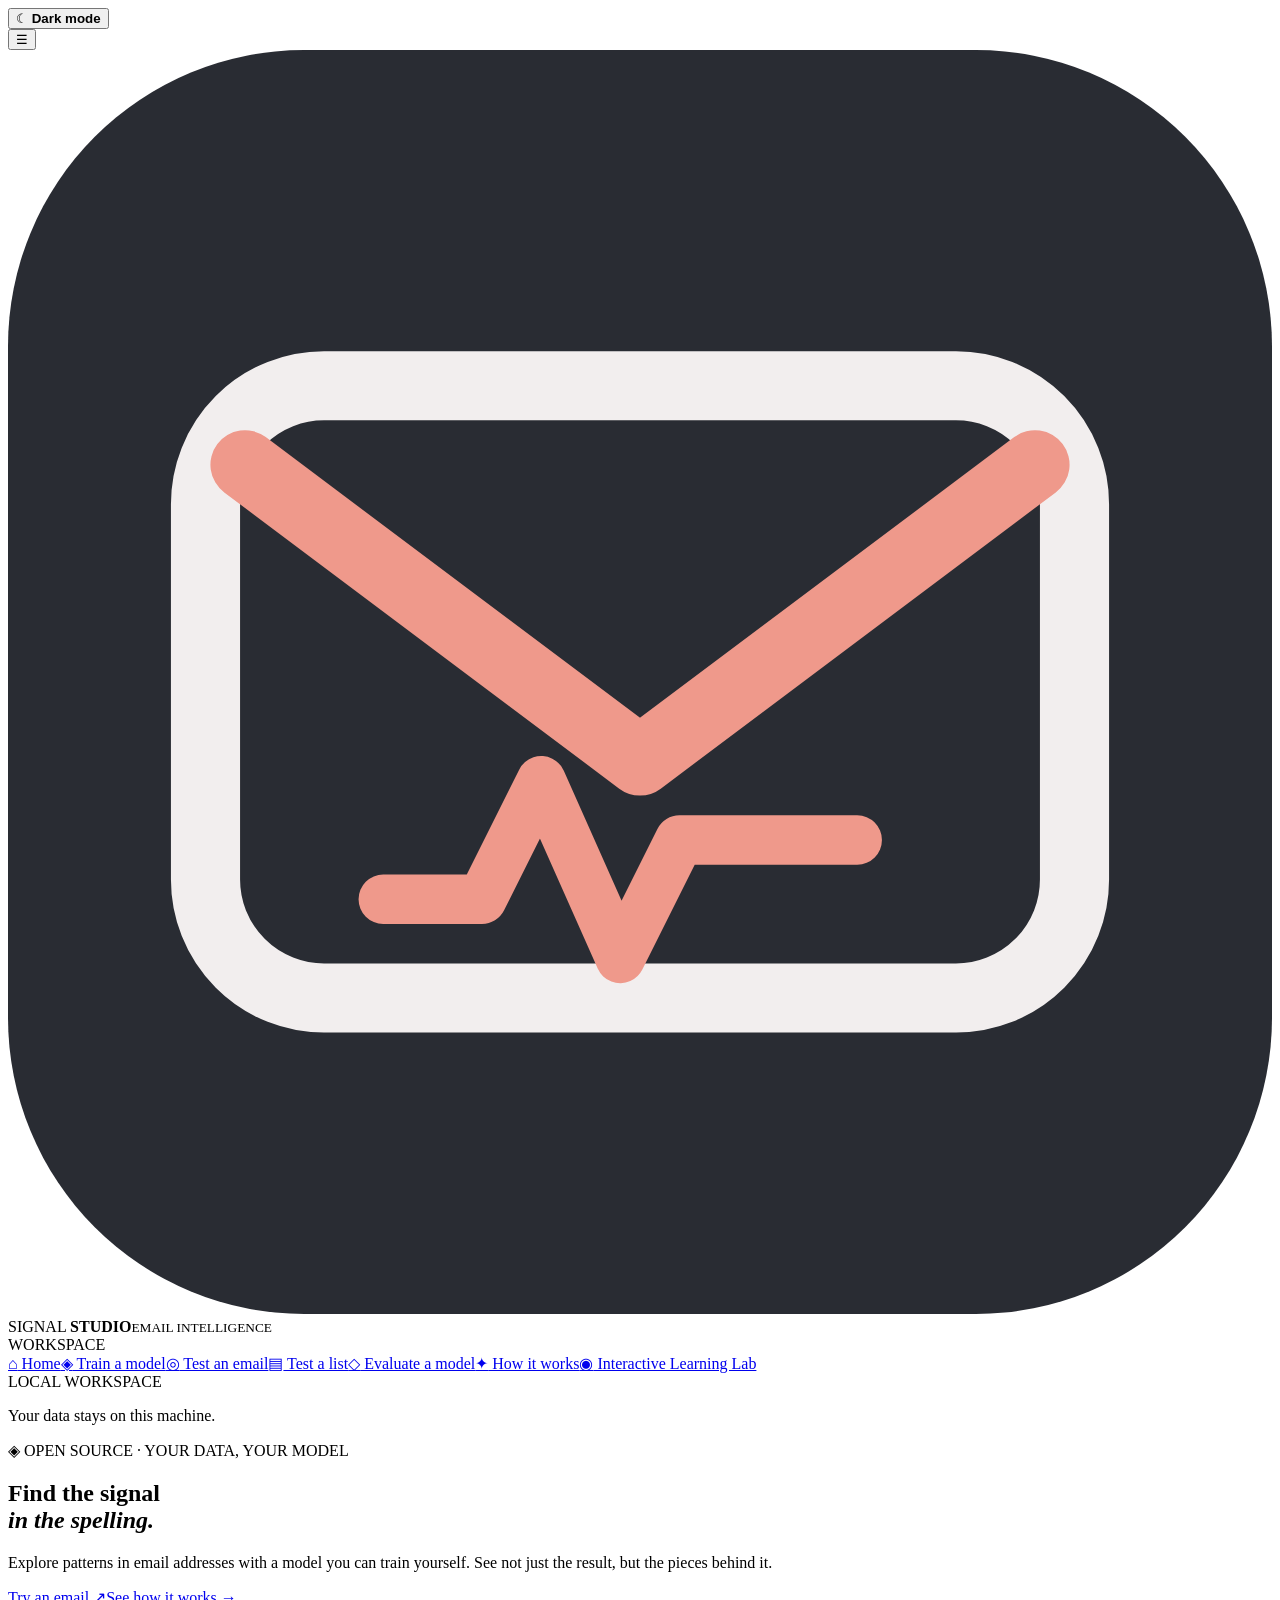
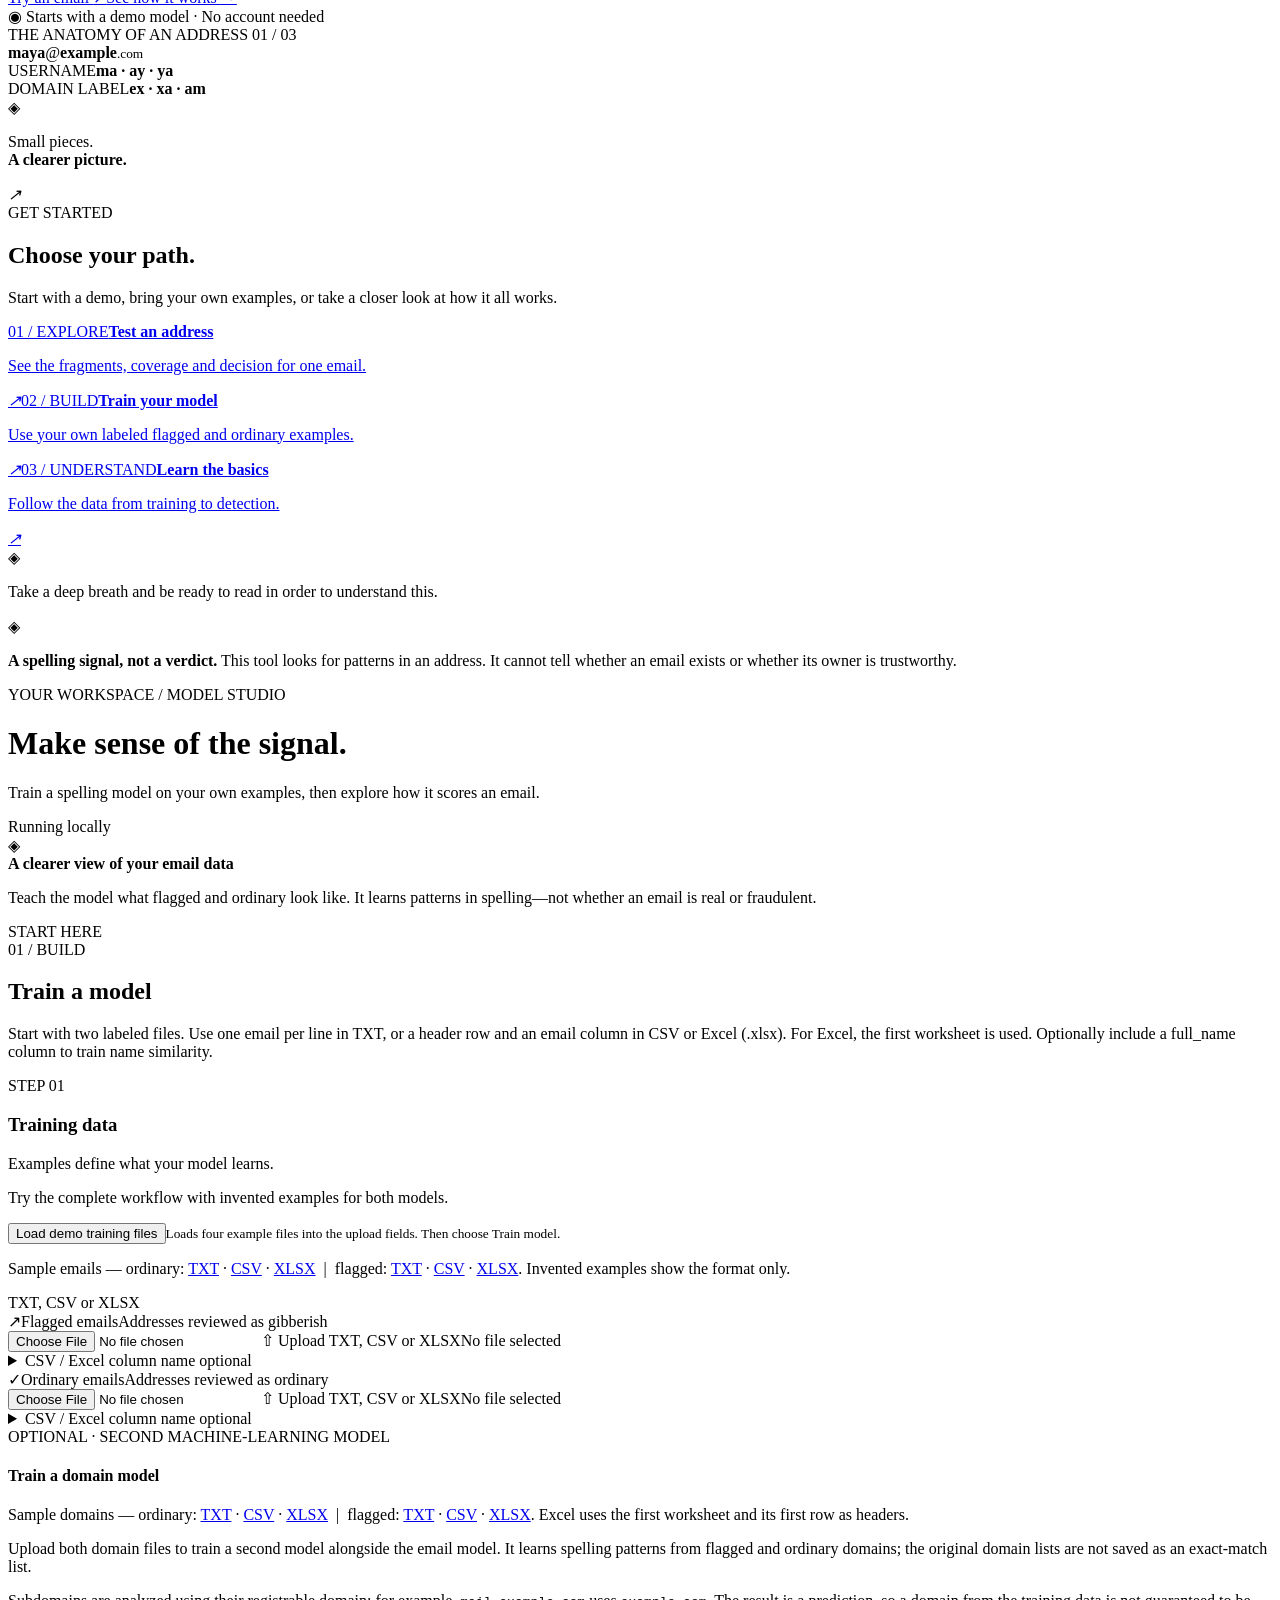
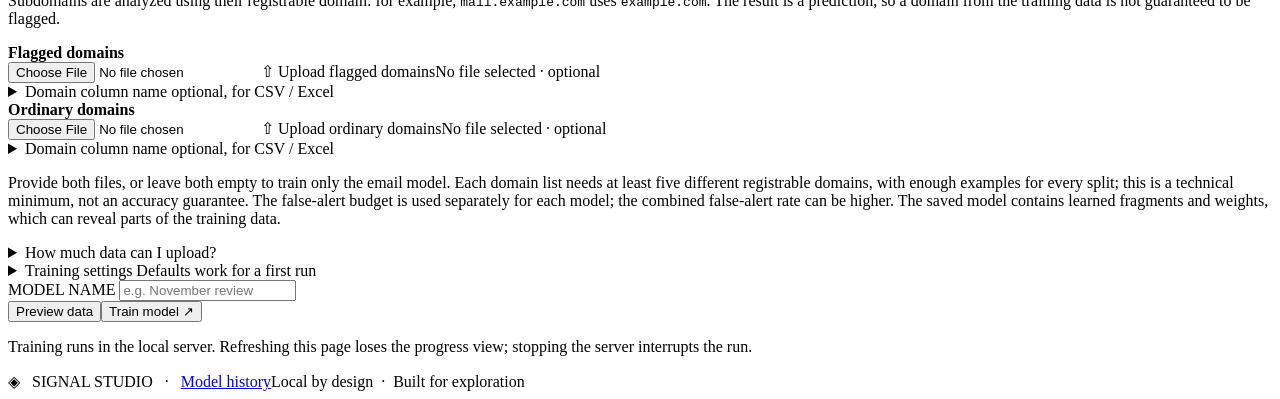
==== commit f150170e: "Add model comparison and training demo" ====
--- a/ui/index.html
+++ b/ui/index.html
@@ -4,13 +4,13 @@
 <main><!-- BROWSER_MODELS --><section class="landing" data-view="home"><div class="landing-hero"><div><div class="landing-eyebrow"><span>◈</span> OPEN SOURCE · YOUR DATA, YOUR MODEL</div><h1>Find the signal<br><em>in the spelling.</em></h1><p>Explore patterns in email addresses with a model you can train yourself. See not just the result, but the pieces behind it.</p><div class="landing-actions"><a class="landing-primary" href="#test">Try an email <span>↗</span></a><a class="landing-secondary" href="#learn">See how it works <span>→</span></a></div><div class="landing-footnote"><span>◉</span> Starts with a demo model · No account needed</div></div><div class="landing-art" aria-hidden="true"><div class="art-caption">THE ANATOMY OF AN ADDRESS <span>01 / 03</span></div><div class="art-email"><b>maya</b><i>@</i><b>example</b><small>.com</small></div><div class="art-lines"><div><span>USERNAME</span><strong>ma · ay · ya</strong></div><div><span>DOMAIN LABEL</span><strong>ex · xa · am</strong></div></div><div class="art-bottom"><span>◈</span><p>Small pieces.<br><strong>A clearer picture.</strong></p><i>↗</i></div></div></div><div class="landing-path"><div class="landing-path-title"><span>GET STARTED</span><h2>Choose your path.</h2><p>Start with a demo, bring your own examples, or take a closer look at how it all works.</p></div><div class="landing-cards"><a href="#test"><span>01 / EXPLORE</span><b>Test an address</b><p>See the fragments, coverage and decision for one email.</p><i>↗</i></a><a href="#train"><span>02 / BUILD</span><b>Train your model</b><p>Use your own labeled flagged and ordinary examples.</p><i>↗</i></a><a href="#learn"><span>03 / UNDERSTAND</span><b>Learn the basics</b><p>Follow the data from training to detection.</p><i>↗</i></a></div></div><div class="reading-reminder"><span aria-hidden="true">◈</span><p>Take a deep breath and be ready to read in order to understand this.</p></div><div class="landing-note"><span>◈</span><p><strong>A spelling signal, not a verdict.</strong> This tool looks for patterns in an address. It cannot tell whether an email exists or whether its owner is trustworthy.</p></div></section><div data-view="train" class="view-intro"><header><div><div class="eyebrow">YOUR WORKSPACE <span>/</span> MODEL STUDIO</div><h1>Make sense of the signal.</h1><p>Train a spelling model on your own examples, then explore how it scores an email.</p></div><div class="local-pill"><span class="dot"></span> Running locally</div></header>
 <section class="intro"><div class="intro-icon">◈</div><div><strong>A clearer view of your email data</strong><p>Teach the model what flagged and ordinary look like. It learns patterns in spelling—not whether an email is real or fraudulent.</p></div><span class="intro-tag">START HERE</span></section></div>
 <section class="feature-view" data-view="train"><div class="section-heading" id="train"><div><div class="kicker">01 / BUILD</div><h2>Train a model</h2><p>Start with two labeled files. Use one email per line in TXT, or a header row and an email column in CSV or Excel (.xlsx). For Excel, the first worksheet is used. Optionally include a full_name column to train name similarity.</p></div><span class="step">STEP 01</span></div>
-<section class="card"><div class="card-head"><div><h3>Training data</h3><p>Examples define what your model learns.</p><p>Sample emails — ordinary: <a href="./sample-ordinary-emails.txt" download> TXT</a> · <a href="./sample-ordinary-emails.csv" download> CSV</a> · <a href="./sample-ordinary-emails.xlsx" download> XLSX</a> &nbsp;|&nbsp; flagged: <a href="./sample-flagged-emails.txt" download> TXT</a> · <a href="./sample-flagged-emails.csv" download> CSV</a> · <a href="./sample-flagged-emails.xlsx" download> XLSX</a>. Invented examples show the format only.</p></div><span class="badge">TXT, CSV or XLSX</span></div><div class="upload-grid"><div class="upload"><span class="upload-icon coral" aria-hidden="true">↗</span><span class="upload-title">Flagged emails</span><span class="upload-desc">Addresses reviewed as gibberish</span><div class="file-picker"><input id="flagged" type="file" accept=".txt,.csv,.xlsx" aria-label="Upload flagged emails TXT, CSV or XLSX" aria-describedby="flagged-file-name"><label for="flagged" class="file-button"><span aria-hidden="true">⇧</span> Upload TXT, CSV or XLSX</label><span class="file-selected" id="flagged-file-name" aria-live="polite">No file selected</span></div><details class="csv-options"><summary>CSV / Excel column name <span>optional</span></summary><label for="flagged-column">Column header in your CSV or Excel file</label><input class="column" id="flagged-column" placeholder="e.g. contact_email" aria-describedby="flagged-column-help"><small id="flagged-column-help">Enter a column header, not an email address. Leave blank to detect email, email address, or email_address automatically. Not needed for TXT files. Excel uses the first worksheet and its first row as headers; paste formulas as values before upload.</small></details></div><div class="upload"><span class="upload-icon green" aria-hidden="true">✓</span><span class="upload-title">Ordinary emails</span><span class="upload-desc">Addresses reviewed as ordinary</span><div class="file-picker"><input id="ordinary" type="file" accept=".txt,.csv,.xlsx" aria-label="Upload ordinary emails TXT, CSV or XLSX" aria-describedby="ordinary-file-name"><label for="ordinary" class="file-button"><span aria-hidden="true">⇧</span> Upload TXT, CSV or XLSX</label><span class="file-selected" id="ordinary-file-name" aria-live="polite">No file selected</span></div><details class="csv-options"><summary>CSV / Excel column name <span>optional</span></summary><label for="ordinary-column">Column header in your CSV or Excel file</label><input class="column" id="ordinary-column" placeholder="e.g. contact_email" aria-describedby="ordinary-column-help"><small id="ordinary-column-help">Enter a column header, not an email address. Leave blank to detect email, email address, or email_address automatically. Not needed for TXT files. Excel uses the first worksheet and its first row as headers; paste formulas as values before upload.</small></details></div></div><section class="domain-upload" aria-labelledby="domain-upload-title"><div><span class="domain-eyebrow">OPTIONAL · SECOND MACHINE-LEARNING MODEL</span><h4 id="domain-upload-title">Train a domain model</h4><p>Sample domains — ordinary: <a href="./sample-ordinary-domains.txt" download> TXT</a> · <a href="./sample-ordinary-domains.csv" download> CSV</a> · <a href="./sample-ordinary-domains.xlsx" download> XLSX</a> &nbsp;|&nbsp; flagged: <a href="./sample-flagged-domains.txt" download> TXT</a> · <a href="./sample-flagged-domains.csv" download> CSV</a> · <a href="./sample-flagged-domains.xlsx" download> XLSX</a>. Excel uses the first worksheet and its first row as headers.</p><p>Upload both domain files to train a second model alongside the email model. It learns spelling patterns from flagged and ordinary domains; the original domain lists are not saved as an exact-match list.</p><p>Subdomains are analyzed using their registrable domain: for example, <code>mail.example.com</code> uses <code>example.com</code>. The result is a prediction, so a domain from the training data is not guaranteed to be flagged.</p></div><div class="domain-files"><div class="domain-file"><strong>Flagged domains</strong><div class="file-picker"><input id="flagged-domains" type="file" accept=".txt,.csv,.xlsx" aria-label="Upload flagged domains TXT, CSV or XLSX" aria-describedby="flagged-domains-file-name"><label for="flagged-domains" class="file-button"><span aria-hidden="true">⇧</span> Upload flagged domains</label><span class="file-selected" id="flagged-domains-file-name" aria-live="polite">No file selected · optional</span></div><details class="csv-options"><summary>Domain column name <span>optional, for CSV / Excel</span></summary><label for="flagged-domains-column">Column header in your CSV or Excel file</label><input class="column" id="flagged-domains-column" placeholder="e.g. domain" aria-describedby="flagged-domains-help"><small id="flagged-domains-help">Leave blank for a one-column list or a header named domain, domain_name, domain name, host, or hostname. Use full domains, not URLs or email addresses.</small></details></div><div class="domain-file"><strong>Ordinary domains</strong><div class="file-picker"><input id="ordinary-domains" type="file" accept=".txt,.csv,.xlsx" aria-label="Upload ordinary domains TXT, CSV or XLSX" aria-describedby="ordinary-domains-file-name"><label for="ordinary-domains" class="file-button"><span aria-hidden="true">⇧</span> Upload ordinary domains</label><span class="file-selected" id="ordinary-domains-file-name" aria-live="polite">No file selected · optional</span></div><details class="csv-options"><summary>Domain column name <span>optional, for CSV / Excel</span></summary><label for="ordinary-domains-column">Column header in your CSV or Excel file</label><input class="column" id="ordinary-domains-column" placeholder="e.g. domain" aria-describedby="ordinary-domains-help"><small id="ordinary-domains-help">Leave blank for a one-column list or a header named domain, domain_name, domain name, host, or hostname. Use full domains, not URLs or email addresses.</small></details></div></div><p>Provide both files, or leave both empty to train only the email model. Each domain list needs at least five different registrable domains, with enough examples for every split; this is a technical minimum, not an accuracy guarantee. The false-alert budget is used separately for each model; the combined false-alert rate can be higher. The saved model contains learned fragments and weights, which can reveal parts of the training data.</p></section><details class="training-limits"><summary>How much data can I upload?</summary><p>The local app accepts up to 20 MiB for the entire training request, including both files and JSON encoding. The actual combined file size must be smaller. Training uses memory, so your computer can reach a practical limit sooner.</p><p>Both lists need at least 5 distinct eligible username groups each, and each split must contain both labels. This is only a technical minimum; more representative examples are needed to assess quality. The vocabulary is capped at 50,000 features.</p></details><details class="advanced-settings"><summary>Training settings <span>Defaults work for a first run</span></summary><div class="settings-grid"><label>MINIMUM FRAGMENT FREQUENCY<input id="train-min-df" type="number" min="1" step="1" value="2"><small>Keep fragments seen in at least this many training addresses.</small></label><label>MINIMUM COVERAGE (%)<input id="train-coverage" type="number" min="0" max="100" step="any" value="20"><small>Below this fraction in either component, the model abstains.</small></label><label>VALIDATION FALSE-ALERT BUDGET (%)<input id="train-fpr" type="number" min="0" max="100" step="any" value="5"><small>Empirical maximum during cutoff selection; not a future guarantee.</small></label></div></details><div class="training-options"><label>MODEL NAME <input id="model-name" placeholder="e.g. November review"></label><div class="actions"><button class="secondary" id="preview">Preview data</button><button class="primary" id="train-button">Train model <span>↗</span></button></div></div><p class="training-note">Training runs in the local server. Refreshing this page loses the progress view; stopping the server interrupts the run.</p><div id="training-status" class="status" role="status" aria-live="polite"></div><div id="preview-result"></div><div id="train-result"></div></section>
+<section class="card"><div class="card-head"><div><h3>Training data</h3><p>Examples define what your model learns.</p><p>Try the complete workflow with invented examples for both models.</p><button type="button" class="secondary" id="load-demo-training">Load demo training files</button><small>Loads four example files into the upload fields. Then choose Train model.</small><p>Sample emails — ordinary: <a href="./sample-ordinary-emails.txt" download> TXT</a> · <a href="./sample-ordinary-emails.csv" download> CSV</a> · <a href="./sample-ordinary-emails.xlsx" download> XLSX</a> &nbsp;|&nbsp; flagged: <a href="./sample-flagged-emails.txt" download> TXT</a> · <a href="./sample-flagged-emails.csv" download> CSV</a> · <a href="./sample-flagged-emails.xlsx" download> XLSX</a>. Invented examples show the format only.</p></div><span class="badge">TXT, CSV or XLSX</span></div><div class="upload-grid"><div class="upload"><span class="upload-icon coral" aria-hidden="true">↗</span><span class="upload-title">Flagged emails</span><span class="upload-desc">Addresses reviewed as gibberish</span><div class="file-picker"><input id="flagged" type="file" accept=".txt,.csv,.xlsx" aria-label="Upload flagged emails TXT, CSV or XLSX" aria-describedby="flagged-file-name"><label for="flagged" class="file-button"><span aria-hidden="true">⇧</span> Upload TXT, CSV or XLSX</label><span class="file-selected" id="flagged-file-name" aria-live="polite">No file selected</span></div><details class="csv-options"><summary>CSV / Excel column name <span>optional</span></summary><label for="flagged-column">Column header in your CSV or Excel file</label><input class="column" id="flagged-column" placeholder="e.g. contact_email" aria-describedby="flagged-column-help"><small id="flagged-column-help">Enter a column header, not an email address. Leave blank to detect email, email address, or email_address automatically. Not needed for TXT files. Excel uses the first worksheet and its first row as headers; paste formulas as values before upload.</small></details></div><div class="upload"><span class="upload-icon green" aria-hidden="true">✓</span><span class="upload-title">Ordinary emails</span><span class="upload-desc">Addresses reviewed as ordinary</span><div class="file-picker"><input id="ordinary" type="file" accept=".txt,.csv,.xlsx" aria-label="Upload ordinary emails TXT, CSV or XLSX" aria-describedby="ordinary-file-name"><label for="ordinary" class="file-button"><span aria-hidden="true">⇧</span> Upload TXT, CSV or XLSX</label><span class="file-selected" id="ordinary-file-name" aria-live="polite">No file selected</span></div><details class="csv-options"><summary>CSV / Excel column name <span>optional</span></summary><label for="ordinary-column">Column header in your CSV or Excel file</label><input class="column" id="ordinary-column" placeholder="e.g. contact_email" aria-describedby="ordinary-column-help"><small id="ordinary-column-help">Enter a column header, not an email address. Leave blank to detect email, email address, or email_address automatically. Not needed for TXT files. Excel uses the first worksheet and its first row as headers; paste formulas as values before upload.</small></details></div></div><section class="domain-upload" aria-labelledby="domain-upload-title"><div><span class="domain-eyebrow">OPTIONAL · SECOND MACHINE-LEARNING MODEL</span><h4 id="domain-upload-title">Train a domain model</h4><p>Sample domains — ordinary: <a href="./sample-ordinary-domains.txt" download> TXT</a> · <a href="./sample-ordinary-domains.csv" download> CSV</a> · <a href="./sample-ordinary-domains.xlsx" download> XLSX</a> &nbsp;|&nbsp; flagged: <a href="./sample-flagged-domains.txt" download> TXT</a> · <a href="./sample-flagged-domains.csv" download> CSV</a> · <a href="./sample-flagged-domains.xlsx" download> XLSX</a>. Excel uses the first worksheet and its first row as headers.</p><p>Upload both domain files to train a second model alongside the email model. It learns spelling patterns from flagged and ordinary domains; the original domain lists are not saved as an exact-match list.</p><p>Subdomains are analyzed using their registrable domain: for example, <code>mail.example.com</code> uses <code>example.com</code>. The result is a prediction, so a domain from the training data is not guaranteed to be flagged.</p></div><div class="domain-files"><div class="domain-file"><strong>Flagged domains</strong><div class="file-picker"><input id="flagged-domains" type="file" accept=".txt,.csv,.xlsx" aria-label="Upload flagged domains TXT, CSV or XLSX" aria-describedby="flagged-domains-file-name"><label for="flagged-domains" class="file-button"><span aria-hidden="true">⇧</span> Upload flagged domains</label><span class="file-selected" id="flagged-domains-file-name" aria-live="polite">No file selected · optional</span></div><details class="csv-options"><summary>Domain column name <span>optional, for CSV / Excel</span></summary><label for="flagged-domains-column">Column header in your CSV or Excel file</label><input class="column" id="flagged-domains-column" placeholder="e.g. domain" aria-describedby="flagged-domains-help"><small id="flagged-domains-help">Leave blank for a one-column list or a header named domain, domain_name, domain name, host, or hostname. Use full domains, not URLs or email addresses.</small></details></div><div class="domain-file"><strong>Ordinary domains</strong><div class="file-picker"><input id="ordinary-domains" type="file" accept=".txt,.csv,.xlsx" aria-label="Upload ordinary domains TXT, CSV or XLSX" aria-describedby="ordinary-domains-file-name"><label for="ordinary-domains" class="file-button"><span aria-hidden="true">⇧</span> Upload ordinary domains</label><span class="file-selected" id="ordinary-domains-file-name" aria-live="polite">No file selected · optional</span></div><details class="csv-options"><summary>Domain column name <span>optional, for CSV / Excel</span></summary><label for="ordinary-domains-column">Column header in your CSV or Excel file</label><input class="column" id="ordinary-domains-column" placeholder="e.g. domain" aria-describedby="ordinary-domains-help"><small id="ordinary-domains-help">Leave blank for a one-column list or a header named domain, domain_name, domain name, host, or hostname. Use full domains, not URLs or email addresses.</small></details></div></div><p>Provide both files, or leave both empty to train only the email model. Each domain list needs at least five different registrable domains, with enough examples for every split; this is a technical minimum, not an accuracy guarantee. The false-alert budget is used separately for each model; the combined false-alert rate can be higher. The saved model contains learned fragments and weights, which can reveal parts of the training data.</p></section><details class="training-limits"><summary>How much data can I upload?</summary><p>The local app accepts up to 20 MiB for the entire training request, including both files and JSON encoding. The actual combined file size must be smaller. Training uses memory, so your computer can reach a practical limit sooner.</p><p>Both lists need at least 5 distinct eligible username groups each, and each split must contain both labels. This is only a technical minimum; more representative examples are needed to assess quality. The vocabulary is capped at 50,000 features.</p></details><details class="advanced-settings"><summary>Training settings <span>Defaults work for a first run</span></summary><div class="settings-grid"><label>MINIMUM FRAGMENT FREQUENCY<input id="train-min-df" type="number" min="1" step="1" value="2"><small>Keep fragments seen in at least this many training addresses.</small></label><label>MINIMUM COVERAGE (%)<input id="train-coverage" type="number" min="0" max="100" step="any" value="20"><small>Below this fraction in either component, the model abstains.</small></label><label>VALIDATION FALSE-ALERT BUDGET (%)<input id="train-fpr" type="number" min="0" max="100" step="any" value="5"><small>Empirical maximum during cutoff selection; not a future guarantee.</small></label></div></details><div class="training-options"><label>MODEL NAME <input id="model-name" placeholder="e.g. November review"></label><div class="actions"><button class="secondary" id="preview">Preview data</button><button class="primary" id="train-button">Train model <span>↗</span></button></div></div><p class="training-note">Training runs in the local server. Refreshing this page loses the progress view; stopping the server interrupts the run.</p><div id="training-status" class="status" role="status" aria-live="polite"></div><div id="preview-result"></div><div id="train-result"></div></section>
 </section><section class="feature-view" data-view="test" hidden><div class="section-heading test-heading" id="test"><div><div class="kicker">02 / EXPLORE</div><h2>Test an email</h2><p>See the decision, coverage, and the fragments behind the score.</p></div><span class="step">STEP 02</span></div>
 <section class="card test-card"><div class="test-grid"><label>MODEL<select id="model"></select><small>The demo uses invented examples.</small></label><div class="email-field"><label>EMAIL ADDRESS<input id="email" type="email" placeholder="name@example.com"></label><div class="sample-hints">TRY AN EXAMPLE <span><button type="button" data-email-sample="mukunda@gmail.com">Ordinary: mukunda@gmail.com</button><button type="button" data-email-sample="qzxv8801@gmail.com">Gibberish: qzxv8801@gmail.com</button></span><small>These are example inputs, not real mailbox checks. Another model may give a different result.</small></div></div><label>FULL NAME <span class="optional">(OPTIONAL)</span><input id="full-name" type="text" autocomplete="off" placeholder="e.g. Mukunda Holla"><small>Used only by models trained with names.</small></label><button class="primary" id="score">Analyze email <span>↗</span></button></div><div id="score-status" class="status" role="status" aria-live="polite"></div><div id="score-result"><div class="empty"><div>◎</div><strong>Ready when you are</strong><p>Enter an email to see how the model reads it.</p></div></div></section>
 </section><section class="feature-view" data-view="batch" hidden><div class="section-heading" id="batch"><div><div class="kicker">03 / REVIEW</div><h2>Test a list</h2><p>Score a file of new addresses, review the decisions, and download the results.</p></div><span class="step">STEP 03</span></div>
 <section class="card"><div class="card-head"><div><h3>Bulk analysis</h3><p>Up to 10,000 addresses per batch. Results stay in this browser until downloaded.</p></div><span class="badge">TXT, CSV or XLSX</span></div><div class="batch-inputs"><label>MODEL<select id="batch-model"></select></label><label>EMAIL FILE<input id="batch-file" type="file" accept=".txt,.csv,.xlsx"></label><label>CSV / EXCEL EMAIL COLUMN <span class="optional">(OPTIONAL)</span><input id="batch-column" placeholder="Auto-detect email"></label><button class="primary" id="batch-run">Analyze list <span>↗</span></button></div><div id="batch-status" class="status" role="status" aria-live="polite"></div><div id="batch-output" hidden><div id="batch-summary" class="result"></div><div class="batch-toolbar"><label>SHOW <select id="batch-filter"><option value="all">All decisions</option><option value="looks_gibberish">Looks gibberish</option><option value="flagged_domain">Flagged domain</option><option value="looks_ordinary">Looks ordinary</option><option value="unsure">Unsure</option><option value="score_only">Score only</option></select></label><button class="secondary" id="batch-download">Download all results · CSV ↓</button></div><p class="batch-hint" id="batch-count"></p><div class="table-wrap"><table class="batch-table"><thead><tr><th>LINE</th><th>EMAIL</th><th>DECISION</th><th>SCORE</th><th>REASON</th><th>YOUR REVIEW</th></tr></thead><tbody id="batch-rows"></tbody></table></div><div class="review-pagination"><button class="secondary" id="batch-prev">← Previous</button><span id="batch-page"></span><button class="secondary" id="batch-next">Next →</button></div><div class="review-panel"><h4>Review &amp; export</h4><p>Review each prediction using the last column. For unsure or score-only results, choose a label directly or mark uncertain. Your review stays in this browser only; export before closing or running another batch.</p><p id="review-count" role="status"></p><div class="review-actions"><button class="secondary" id="review-csv">Download reviewed CSV</button><button class="secondary" id="review-flagged">Download flagged TXT</button><button class="secondary" id="review-ordinary">Download ordinary TXT</button></div><p>TXT files contain only reviewed flagged or ordinary labels. Uncertain and unreviewed entries are omitted. Keep independent evaluation data separate from new training examples.</p></div></div></section>
 </section><section class="feature-view" data-view="evaluate" hidden><div class="section-heading" id="evaluate"><div><div class="kicker">04 / MEASURE</div><h2>Evaluate a model</h2><p>Measure a saved model against labeled examples that were kept out of training.</p></div><span class="step">STEP 04</span></div>
-<section class="card"><div class="card-head"><div><h3>Independent holdout</h3><p>Choose labeled emails from an independent source, ideally collected later. For a two-model check, keep their domains independent of both training datasets too.</p></div><span class="badge">TXT, CSV or XLSX</span></div><div class="holdout-model"><label>MODEL<select id="evaluate-model"></select></label></div><div class="upload-grid"><div class="upload"><span class="upload-icon coral" aria-hidden="true">↗</span><span class="upload-title">Flagged holdout</span><span class="upload-desc">Known gibberish examples, not used for training</span><div class="file-picker"><input id="evaluate-flagged" type="file" accept=".txt,.csv,.xlsx" aria-label="Upload flagged holdout TXT, CSV or XLSX" aria-describedby="evaluate-flagged-file-name"><label for="evaluate-flagged" class="file-button"><span aria-hidden="true">⇧</span> Upload TXT, CSV or XLSX</label><span class="file-selected" id="evaluate-flagged-file-name" aria-live="polite">No file selected</span></div><details class="csv-options"><summary>CSV / Excel column name <span>optional</span></summary><label for="evaluate-flagged-column">Column header in your CSV or Excel file</label><input class="column" id="evaluate-flagged-column" placeholder="e.g. contact_email" aria-describedby="evaluate-flagged-column-help"><small id="evaluate-flagged-column-help">Enter a column header, not an email address. Leave blank to detect email, email address, or email_address automatically. Not needed for TXT files. Excel uses the first worksheet and its first row as headers; paste formulas as values before upload.</small></details></div><div class="upload"><span class="upload-icon green" aria-hidden="true">✓</span><span class="upload-title">Ordinary holdout</span><span class="upload-desc">Known ordinary examples, not used for training</span><div class="file-picker"><input id="evaluate-ordinary" type="file" accept=".txt,.csv,.xlsx" aria-label="Upload ordinary holdout TXT, CSV or XLSX" aria-describedby="evaluate-ordinary-file-name"><label for="evaluate-ordinary" class="file-button"><span aria-hidden="true">⇧</span> Upload TXT, CSV or XLSX</label><span class="file-selected" id="evaluate-ordinary-file-name" aria-live="polite">No file selected</span></div><details class="csv-options"><summary>CSV / Excel column name <span>optional</span></summary><label for="evaluate-ordinary-column">Column header in your CSV or Excel file</label><input class="column" id="evaluate-ordinary-column" placeholder="e.g. contact_email" aria-describedby="evaluate-ordinary-column-help"><small id="evaluate-ordinary-column-help">Enter a column header, not an email address. Leave blank to detect email, email address, or email_address automatically. Not needed for TXT files. Excel uses the first worksheet and its first row as headers; paste formulas as values before upload.</small></details></div></div><div class="holdout-actions"><button class="primary" id="evaluate-run">Evaluate model <span>↗</span></button></div><div id="evaluate-status" class="status" role="status" aria-live="polite"></div><div id="evaluate-result"></div></section>
+<section class="card"><div class="card-head"><div><h3>Independent holdout</h3><p>Choose labeled emails from an independent source, ideally collected later. Select a model trained with domain files to compare email-only and combined decisions on the same rows. Use domains held out from training.</p></div><span class="badge">TXT, CSV or XLSX</span></div><div class="holdout-model"><label>MODEL<select id="evaluate-model"></select></label></div><p><button type="button" class="secondary" id="load-demo-holdout">Load separate demo evaluation files</button> Use these with the model trained from the demo training files.</p><div class="upload-grid"><div class="upload"><span class="upload-icon coral" aria-hidden="true">↗</span><span class="upload-title">Flagged holdout</span><span class="upload-desc">Known gibberish examples, not used for training</span><div class="file-picker"><input id="evaluate-flagged" type="file" accept=".txt,.csv,.xlsx" aria-label="Upload flagged holdout TXT, CSV or XLSX" aria-describedby="evaluate-flagged-file-name"><label for="evaluate-flagged" class="file-button"><span aria-hidden="true">⇧</span> Upload TXT, CSV or XLSX</label><span class="file-selected" id="evaluate-flagged-file-name" aria-live="polite">No file selected</span></div><details class="csv-options"><summary>CSV / Excel column name <span>optional</span></summary><label for="evaluate-flagged-column">Column header in your CSV or Excel file</label><input class="column" id="evaluate-flagged-column" placeholder="e.g. contact_email" aria-describedby="evaluate-flagged-column-help"><small id="evaluate-flagged-column-help">Enter a column header, not an email address. Leave blank to detect email, email address, or email_address automatically. Not needed for TXT files. Excel uses the first worksheet and its first row as headers; paste formulas as values before upload.</small></details></div><div class="upload"><span class="upload-icon green" aria-hidden="true">✓</span><span class="upload-title">Ordinary holdout</span><span class="upload-desc">Known ordinary examples, not used for training</span><div class="file-picker"><input id="evaluate-ordinary" type="file" accept=".txt,.csv,.xlsx" aria-label="Upload ordinary holdout TXT, CSV or XLSX" aria-describedby="evaluate-ordinary-file-name"><label for="evaluate-ordinary" class="file-button"><span aria-hidden="true">⇧</span> Upload TXT, CSV or XLSX</label><span class="file-selected" id="evaluate-ordinary-file-name" aria-live="polite">No file selected</span></div><details class="csv-options"><summary>CSV / Excel column name <span>optional</span></summary><label for="evaluate-ordinary-column">Column header in your CSV or Excel file</label><input class="column" id="evaluate-ordinary-column" placeholder="e.g. contact_email" aria-describedby="evaluate-ordinary-column-help"><small id="evaluate-ordinary-column-help">Enter a column header, not an email address. Leave blank to detect email, email address, or email_address automatically. Not needed for TXT files. Excel uses the first worksheet and its first row as headers; paste formulas as values before upload.</small></details></div></div><div class="holdout-actions"><button class="primary" id="evaluate-run">Evaluate model <span>↗</span></button></div><div id="evaluate-status" class="status" role="status" aria-live="polite"></div><div id="evaluate-result"></div></section>
 </section><section class="feature-view" data-view="history" hidden><div class="section-heading" id="history"><div><div class="kicker">05 / COMPARE</div><h2>Model history</h2><p>Inspect saved runs and compare their training reports.</p></div><span class="step">STEP 05</span></div>
 <section class="card"><div class="card-head"><div><h3>Saved models</h3><p>Select a model to use across testing, bulk analysis, and evaluation.</p></div><button class="secondary" id="history-refresh">Refresh</button></div><div id="history-status" class="status" role="status" aria-live="polite"></div><div id="history-list"></div><div class="result"><h4>Compare two models</h4><p>These are each run’s own held-out test results. Different datasets or splits are not a fair head-to-head comparison; evaluate both on the same independent holdout.</p><div class="compare-selectors"><label>FIRST MODEL<select id="compare-first"></select></label><label>SECOND MODEL<select id="compare-second"></select></label></div><div id="compare-output"></div></div></section>
 </section><!-- LEARN_PAGE --><footer><span>◈ &nbsp; SIGNAL STUDIO &nbsp; · &nbsp; <a href="#history">Model history</a></span><span>Local by design &nbsp;·&nbsp; Built for exploration</span></footer></main></div><script src="/review.js"></script><script src="/app.js"></script><script src="/routes.js"></script><script src="/learn.js"></script></body></html>
